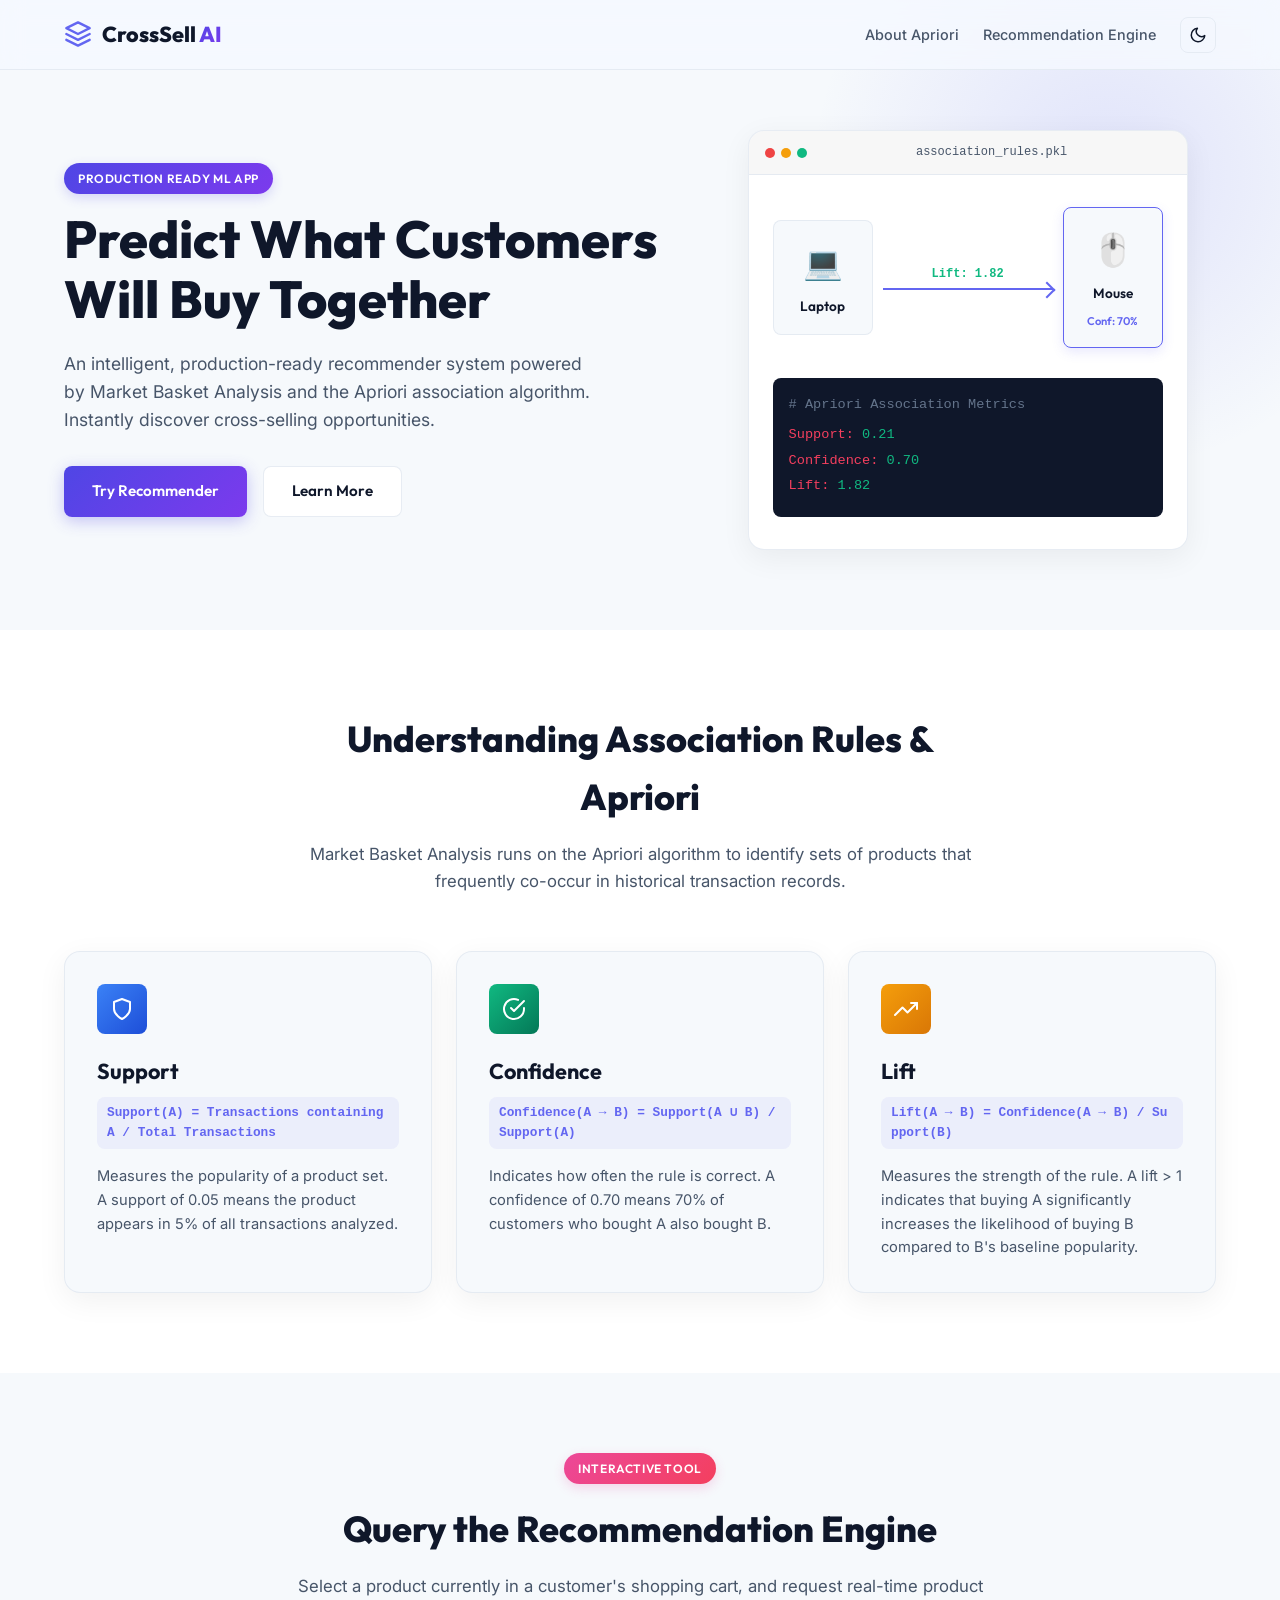
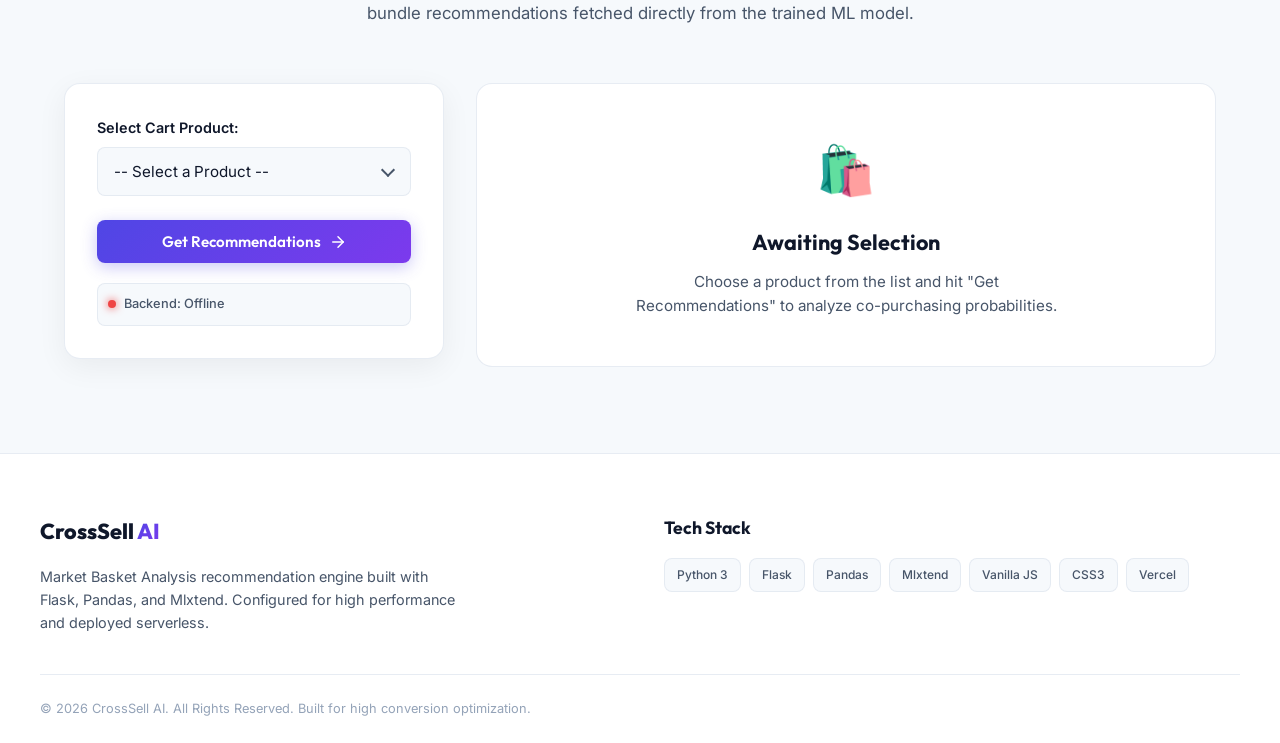
==== frontend/index.html @ 00c6a41c "feat: initial commit of crosssell-ai basket analysis recommendation engine" ====
<!DOCTYPE html>
<html lang="en">
<head>
    <meta charset="UTF-8">
    <meta name="viewport" content="width=device-width, initial-scale=1.0">
    <title>CrossSell AI - Market Basket Analysis & Product Recommendation Engine</title>
    
    <!-- Meta tags for SEO -->
    <meta name="description" content="CrossSell AI is an E-commerce Cross-Selling Recommendation System powered by the Apriori Algorithm. Analyze product combinations and discover high-probability items frequently bought together.">
    <meta name="keywords" content="Cross-Selling, Market Basket Analysis, Apriori Algorithm, E-commerce, Machine Learning, Association Rules, Support, Confidence, Lift">
    
    <!-- Fonts -->
    <link rel="preconnect" href="https://fonts.googleapis.com">
    <link rel="preconnect" href="https://fonts.gstatic.com" crossorigin>
    <link href="https://fonts.googleapis.com/css2?family=Inter:wght@300;400;500;600;700&family=Outfit:wght@400;500;600;700;800&display=swap" rel="stylesheet">
    
    <!-- Stylesheet -->
    <link rel="stylesheet" href="style.css">
</head>
<body>
    <!-- Header/Navigation -->
    <header class="navbar" id="navbar">
        <div class="nav-container">
            <a href="#hero" class="nav-logo" id="nav-logo">
                <svg class="logo-icon" viewBox="0 0 24 24" fill="none" xmlns="http://www.w3.org/2000/svg">
                    <path d="M12 2L2 7L12 12L22 7L12 2Z" stroke="currentColor" stroke-width="2" stroke-linecap="round" stroke-linejoin="round"/>
                    <path d="M2 17L12 22L22 17" stroke="currentColor" stroke-width="2" stroke-linecap="round" stroke-linejoin="round"/>
                    <path d="M2 12L12 17L22 12" stroke="currentColor" stroke-width="2" stroke-linecap="round" stroke-linejoin="round"/>
                </svg>
                <span>CrossSell <span class="accent-text">AI</span></span>
            </a>
            <nav class="nav-menu">
                <a href="#about" class="nav-link" id="nav-link-about">About Apriori</a>
                <a href="#recommend-tool" class="nav-link" id="nav-link-tool">Recommendation Engine</a>
                <button class="theme-toggle" id="theme-toggle-btn" aria-label="Toggle dark mode">
                    <!-- Sun icon -->
                    <svg class="theme-icon sun" viewBox="0 0 24 24" fill="none" stroke="currentColor" stroke-width="2" stroke-linecap="round" stroke-linejoin="round">
                        <circle cx="12" cy="12" r="5"></circle>
                        <line x1="12" y1="1" x2="12" y2="3"></line>
                        <line x1="12" y1="21" x2="12" y2="23"></line>
                        <line x1="4.22" y1="4.22" x2="5.64" y2="5.64"></line>
                        <line x1="18.36" y1="18.36" x2="19.78" y2="19.78"></line>
                        <line x1="1" y1="12" x2="3" y2="12"></line>
                        <line x1="21" y1="12" x2="23" y2="12"></line>
                        <line x1="4.22" y1="19.78" x2="5.64" y2="18.36"></line>
                        <line x1="18.36" y1="5.64" x2="19.78" y2="4.22"></line>
                    </svg>
                    <!-- Moon icon -->
                    <svg class="theme-icon moon" viewBox="0 0 24 24" fill="none" stroke="currentColor" stroke-width="2" stroke-linecap="round" stroke-linejoin="round">
                        <path d="M21 12.79A9 9 0 1 1 11.21 3 7 7 0 0 0 21 12.79z"></path>
                    </svg>
                </button>
            </nav>
        </div>
    </header>

    <main>
        <!-- Hero Section -->
        <section class="hero-section" id="hero">
            <div class="hero-container">
                <div class="hero-content">
                    <span class="badge" id="hero-badge">Production Ready ML App</span>
                    <h1 class="hero-title" id="hero-title">Predict What Customers Will Buy Together</h1>
                    <p class="hero-subtitle" id="hero-subtitle">
                        An intelligent, production-ready recommender system powered by Market Basket Analysis and the Apriori association algorithm. Instantly discover cross-selling opportunities.
                    </p>
                    <div class="hero-buttons">
                        <a href="#recommend-tool" class="btn btn-primary" id="hero-cta-btn">Try Recommender</a>
                        <a href="#about" class="btn btn-secondary" id="hero-learn-btn">Learn More</a>
                    </div>
                </div>
                <div class="hero-visual">
                    <div class="glass-card visual-card">
                        <div class="visual-header">
                            <div class="window-dot red"></div>
                            <div class="window-dot yellow"></div>
                            <div class="window-dot green"></div>
                            <span class="window-title">association_rules.pkl</span>
                        </div>
                        <div class="visual-content">
                            <div class="rules-diagram">
                                <div class="diagram-node node-main">
                                    <div class="node-icon">💻</div>
                                    <span>Laptop</span>
                                </div>
                                <div class="diagram-arrow">
                                    <span class="arrow-text">Lift: 1.82</span>
                                    <div class="arrow-line"></div>
                                </div>
                                <div class="diagram-node node-rec">
                                    <div class="node-icon">🖱️</div>
                                    <span>Mouse</span>
                                    <span class="node-confidence">Conf: 70%</span>
                                </div>
                            </div>
                            <div class="code-snippet-box">
                                <span class="code-comment"># Apriori Association Metrics</span>
                                <code class="code-line"><span class="code-key">Support:</span> <span class="code-val">0.21</span></code>
                                <code class="code-line"><span class="code-key">Confidence:</span> <span class="code-val">0.70</span></code>
                                <code class="code-line"><span class="code-key">Lift:</span> <span class="code-val">1.82</span></code>
                            </div>
                        </div>
                    </div>
                </div>
            </div>
        </section>

        <!-- About Section -->
        <section class="about-section" id="about">
            <div class="section-container">
                <div class="section-header">
                    <h2 class="section-title">Understanding Association Rules & Apriori</h2>
                    <p class="section-description">
                        Market Basket Analysis runs on the Apriori algorithm to identify sets of products that frequently co-occur in historical transaction records.
                    </p>
                </div>
                
                <div class="metrics-grid">
                    <!-- Support Card -->
                    <div class="glass-card metric-card" id="about-card-support">
                        <div class="metric-icon-wrap support-icon">
                            <svg viewBox="0 0 24 24" fill="none" stroke="currentColor" stroke-width="2" stroke-linecap="round" stroke-linejoin="round">
                                <path d="M12 22s8-4 8-10V5l-8-3-8 3v7c0 6 8 10 8 10z"/>
                            </svg>
                        </div>
                        <h3 class="metric-title">Support</h3>
                        <p class="metric-formula">Support(A) = Transactions containing A / Total Transactions</p>
                        <p class="metric-desc">
                            Measures the popularity of a product set. A support of 0.05 means the product appears in 5% of all transactions analyzed.
                        </p>
                    </div>

                    <!-- Confidence Card -->
                    <div class="glass-card metric-card" id="about-card-confidence">
                        <div class="metric-icon-wrap confidence-icon">
                            <svg viewBox="0 0 24 24" fill="none" stroke="currentColor" stroke-width="2" stroke-linecap="round" stroke-linejoin="round">
                                <path d="M22 11.08V12a10 10 0 1 1-5.93-9.14"></path>
                                <polyline points="22 4 12 14.01 9 11.01"></polyline>
                            </svg>
                        </div>
                        <h3 class="metric-title">Confidence</h3>
                        <p class="metric-formula">Confidence(A → B) = Support(A ∪ B) / Support(A)</p>
                        <p class="metric-desc">
                            Indicates how often the rule is correct. A confidence of 0.70 means 70% of customers who bought A also bought B.
                        </p>
                    </div>

                    <!-- Lift Card -->
                    <div class="glass-card metric-card" id="about-card-lift">
                        <div class="metric-icon-wrap lift-icon">
                            <svg viewBox="0 0 24 24" fill="none" stroke="currentColor" stroke-width="2" stroke-linecap="round" stroke-linejoin="round">
                                <polyline points="23 6 13.5 15.5 8.5 10.5 1 18"></polyline>
                                <polyline points="17 6 23 6 23 12"></polyline>
                            </svg>
                        </div>
                        <h3 class="metric-title">Lift</h3>
                        <p class="metric-formula">Lift(A → B) = Confidence(A → B) / Support(B)</p>
                        <p class="metric-desc">
                            Measures the strength of the rule. A lift > 1 indicates that buying A significantly increases the likelihood of buying B compared to B's baseline popularity.
                        </p>
                    </div>
                </div>
            </div>
        </section>

        <!-- Recommendation Tool Section -->
        <section class="tool-section" id="recommend-tool">
            <div class="section-container">
                <div class="section-header">
                    <span class="badge badge-accent">Interactive Tool</span>
                    <h2 class="section-title">Query the Recommendation Engine</h2>
                    <p class="section-description">
                        Select a product currently in a customer's shopping cart, and request real-time product bundle recommendations fetched directly from the trained ML model.
                    </p>
                </div>

                <div class="tool-layout">
                    <!-- Query Input Form -->
                    <div class="glass-card form-card">
                        <div class="form-group">
                            <label for="product-select" class="form-label">Select Cart Product:</label>
                            <div class="select-wrapper">
                                <select id="product-select" class="form-select">
                                    <option value="" disabled selected>-- Select a Product --</option>
                                    <optgroup label="Core Devices (Bundling Rules)">
                                        <option value="Laptop">Laptop (Tech Bundle)</option>
                                        <option value="Smartphone">Smartphone (Mobile Bundle)</option>
                                        <option value="DSLR">DSLR Camera (Photo Bundle)</option>
                                    </optgroup>
                                    <optgroup label="Accessories & Items">
                                        <option value="Mouse">Mouse</option>
                                        <option value="Laptop Bag">Laptop Bag</option>
                                        <option value="Keyboard">Keyboard</option>
                                        <option value="Charger">Charger</option>
                                        <option value="Screen Protector">Screen Protector</option>
                                        <option value="Earbuds">Earbuds</option>
                                        <option value="SD Card">SD Card</option>
                                        <option value="Tripod">Tripod</option>
                                        <option value="Camera Bag">Camera Bag</option>
                                    </optgroup>
                                    <optgroup label="Other Catalog Products">
                                        <option value="Monitor">Monitor</option>
                                        <option value="USB Hub">USB Hub</option>
                                        <option value="HDMI Cable">HDMI Cable</option>
                                        <option value="Printer">Printer</option>
                                        <option value="Tablet">Tablet</option>
                                        <option value="Gaming Mouse">Gaming Mouse</option>
                                        <option value="Mechanical Keyboard">Mechanical Keyboard</option>
                                        <option value="Power Bank">Power Bank</option>
                                        <option value="Smart Watch">Smart Watch</option>
                                        <option value="Router">Router</option>
                                        <option value="SSD">SSD</option>
                                        <option value="Headphones">Headphones</option>
                                        <option value="Microphone">Microphone</option>
                                        <option value="Ring Light">Ring Light</option>
                                        <option value="Webcam">Webcam</option>
                                    </optgroup>
                                </select>
                            </div>
                        </div>

                        <button id="get-recommendations-btn" class="btn btn-primary btn-block">
                            <span>Get Recommendations</span>
                            <svg class="btn-icon" viewBox="0 0 24 24" fill="none" stroke="currentColor" stroke-width="2" stroke-linecap="round" stroke-linejoin="round">
                                <line x1="5" y1="12" x2="19" y2="12"></line>
                                <polyline points="12 5 19 12 12 19"></polyline>
                            </svg>
                        </button>
                        
                        <div class="api-status-box" id="api-status-box">
                            <div class="status-indicator" id="status-indicator"></div>
                            <span class="status-text" id="status-text">Backend Status: Connecting...</span>
                        </div>
                    </div>

                    <!-- Results Display Container -->
                    <div class="results-container" id="results-section">
                        <!-- Welcome / Idle State -->
                        <div class="results-state state-idle" id="state-idle">
                            <div class="state-icon">🛍️</div>
                            <h3>Awaiting Selection</h3>
                            <p>Choose a product from the list and hit "Get Recommendations" to analyze co-purchasing probabilities.</p>
                        </div>

                        <!-- Loading Shimmer State -->
                        <div class="results-state state-loading hidden" id="state-loading">
                            <div class="shimmer-card"></div>
                            <div class="shimmer-card"></div>
                            <div class="shimmer-card"></div>
                        </div>

                        <!-- Error State -->
                        <div class="results-state state-error hidden" id="state-error">
                            <div class="state-icon error-icon">⚠️</div>
                            <h3 id="error-title">Recommendation Failed</h3>
                            <p id="error-message">Could not communicate with the Flask API server. Please make sure the backend is running.</p>
                        </div>

                        <!-- Empty Results State -->
                        <div class="results-state state-empty hidden" id="state-empty">
                            <div class="state-icon empty-icon">🔍</div>
                            <h3>No High-Confidence Bundles</h3>
                            <p>The Apriori model has not identified any recommendation rules meeting a confidence >= 60% and lift >= 1.2 for this item.</p>
                        </div>

                        <!-- Loaded Success State -->
                        <div class="state-success hidden" id="state-success">
                            <div class="success-header">
                                <h3>Frequently Bought With: <span class="highlight" id="queried-product-label">Laptop</span></h3>
                                <span class="badge badge-success" id="results-count-badge">3 Recommendations</span>
                            </div>
                            
                            <div class="recommendations-grid" id="recommendations-grid">
                                <!-- Dynamic recommendation cards injected here by script.js -->
                            </div>
                        </div>
                    </div>
                </div>
            </div>
        </section>
    </main>

    <!-- Footer -->
    <footer class="footer">
        <div class="footer-container">
            <div class="footer-left">
                <span class="footer-logo">CrossSell <span class="accent-text">AI</span></span>
                <p class="footer-desc">Market Basket Analysis recommendation engine built with Flask, Pandas, and Mlxtend. Configured for high performance and deployed serverless.</p>
            </div>
            <div class="footer-right">
                <span class="tech-stack-title">Tech Stack</span>
                <div class="tech-tags">
                    <span class="tech-tag">Python 3</span>
                    <span class="tech-tag">Flask</span>
                    <span class="tech-tag">Pandas</span>
                    <span class="tech-tag">Mlxtend</span>
                    <span class="tech-tag">Vanilla JS</span>
                    <span class="tech-tag">CSS3</span>
                    <span class="tech-tag">Vercel</span>
                </div>
            </div>
        </div>
        <div class="footer-bottom">
            <p>&copy; 2026 CrossSell AI. All Rights Reserved. Built for high conversion optimization.</p>
        </div>
    </footer>

    <!-- Script -->
    <script src="script.js"></script>
</body>
</html>
---- frontend/style.css ----
/* ==========================================================================
   CROSSSELL AI - MODERN SYSTEM STYLING
   ========================================================================== */

/* 1. Design Tokens & Theme Variables */
:root {
    /* Fonts */
    --font-primary: 'Inter', system-ui, -apple-system, sans-serif;
    --font-display: 'Outfit', var(--font-primary);

    /* Light Theme (Default) */
    --bg-primary: #f6f9fc;
    --bg-secondary: #ffffff;
    --card-bg: rgba(255, 255, 255, 0.7);
    --card-border: rgba(226, 232, 240, 0.8);
    --text-primary: #0f172a;
    --text-secondary: #475569;
    --text-muted: #94a3b8;
    
    /* Brand Gradients & Accents */
    --primary-gradient: linear-gradient(135deg, #4f46e5 0%, #7c3aed 100%);
    --primary-gradient-hover: linear-gradient(135deg, #4338ca 0%, #6d28d9 100%);
    --accent-glow: rgba(99, 102, 241, 0.15);
    
    /* Semantic Colors */
    --success: #10b981;
    --success-bg: rgba(16, 185, 129, 0.1);
    --danger: #ef4444;
    --danger-bg: rgba(239, 68, 68, 0.1);
    --warning: #f59e0b;
    --info: #3b82f6;
    
    /* Shadows */
    --shadow-sm: 0 2px 8px rgba(0, 0, 0, 0.04);
    --shadow-md: 0 8px 30px rgba(0, 0, 0, 0.06);
    --shadow-lg: 0 20px 40px rgba(0, 0, 0, 0.1);
    
    /* Layout Constants */
    --navbar-height: 70px;
    --radius-sm: 8px;
    --radius-md: 16px;
    --radius-lg: 24px;
    --transition-smooth: all 0.3s cubic-bezier(0.4, 0, 0.2, 1);
    --transition-fast: all 0.15s cubic-bezier(0.4, 0, 0.2, 1);
}

/* Dark Theme overrides */
body.dark-theme {
    --bg-primary: #0b0f19;
    --bg-secondary: #111827;
    --card-bg: rgba(17, 24, 39, 0.65);
    --card-border: rgba(255, 255, 255, 0.08);
    --text-primary: #f8fafc;
    --text-secondary: #94a3b8;
    --text-muted: #64748b;
    
    --accent-glow: rgba(99, 102, 241, 0.25);
    
    --shadow-sm: 0 2px 8px rgba(0, 0, 0, 0.2);
    --shadow-md: 0 8px 30px rgba(0, 0, 0, 0.3);
    --shadow-lg: 0 20px 40px rgba(0, 0, 0, 0.4);
}

/* 2. Reset & Base Styles */
* {
    box-sizing: border-box;
    margin: 0;
    padding: 0;
}

html {
    scroll-behavior: smooth;
}

body {
    font-family: var(--font-primary);
    background-color: var(--bg-primary);
    color: var(--text-primary);
    line-height: 1.6;
    overflow-x: hidden;
    transition: background-color 0.4s ease, color 0.4s ease;
}

/* Scrollbar Styling */
::-webkit-scrollbar {
    width: 10px;
}

::-webkit-scrollbar-track {
    background: var(--bg-primary);
}

::-webkit-scrollbar-thumb {
    background: var(--text-muted);
    border-radius: var(--radius-sm);
    border: 3px solid var(--bg-primary);
}

::-webkit-scrollbar-thumb:hover {
    background: var(--text-secondary);
}

/* 3. Reusable Layout & Utilities */
.section-container {
    max-width: 1200px;
    margin: 0 auto;
    padding: 80px 24px;
}

.glass-card {
    background: var(--card-bg);
    border: 1px solid var(--card-border);
    backdrop-filter: blur(16px) saturate(180%);
    -webkit-backdrop-filter: blur(16px) saturate(180%);
    border-radius: var(--radius-md);
    box-shadow: var(--shadow-md);
    transition: var(--transition-smooth);
}

.glass-card:hover {
    box-shadow: var(--shadow-lg);
    border-color: rgba(99, 102, 241, 0.25);
}

/* Badges */
.badge {
    display: inline-block;
    padding: 6px 14px;
    font-size: 0.75rem;
    font-weight: 600;
    font-family: var(--font-display);
    text-transform: uppercase;
    letter-spacing: 0.05em;
    border-radius: 50px;
    background: var(--primary-gradient);
    color: #ffffff;
    margin-bottom: 16px;
    box-shadow: 0 4px 12px rgba(79, 70, 229, 0.2);
}

.badge-accent {
    background: linear-gradient(135deg, #ec4899 0%, #f43f5e 100%);
    box-shadow: 0 4px 12px rgba(236, 72, 153, 0.2);
}

.badge-success {
    background: var(--success-bg);
    color: var(--success);
    border: 1px solid rgba(16, 185, 129, 0.2);
    box-shadow: none;
}

/* Buttons */
.btn {
    display: inline-flex;
    align-items: center;
    justify-content: center;
    padding: 12px 28px;
    font-family: var(--font-display);
    font-size: 0.95rem;
    font-weight: 600;
    border-radius: var(--radius-sm);
    border: none;
    cursor: pointer;
    transition: var(--transition-smooth);
    text-decoration: none;
    gap: 8px;
}

.btn-primary {
    background: var(--primary-gradient);
    color: #ffffff;
    box-shadow: 0 4px 16px rgba(79, 70, 229, 0.3);
}

.btn-primary:hover {
    background: var(--primary-gradient-hover);
    transform: translateY(-2px);
    box-shadow: 0 6px 20px rgba(79, 70, 229, 0.4);
}

.btn-primary:active {
    transform: translateY(0);
}

.btn-secondary {
    background: var(--bg-secondary);
    color: var(--text-primary);
    border: 1px solid var(--card-border);
}

.btn-secondary:hover {
    background: var(--bg-primary);
    border-color: var(--text-muted);
    transform: translateY(-2px);
}

.btn-block {
    width: 100%;
}

.btn-icon {
    width: 18px;
    height: 18px;
}

/* Custom Highlight */
.accent-text {
    background: var(--primary-gradient);
    -webkit-background-clip: text;
    -webkit-text-fill-color: transparent;
}

.highlight {
    color: #6366f1;
    font-weight: 700;
}

/* Hidden Class */
.hidden {
    display: none !important;
}

/* 4. Sticky Navbar */
.navbar {
    position: fixed;
    top: 0;
    left: 0;
    width: 100%;
    height: var(--navbar-height);
    background: rgba(246, 249, 256, 0.8);
    backdrop-filter: blur(12px);
    -webkit-backdrop-filter: blur(12px);
    border-bottom: 1px solid var(--card-border);
    z-index: 1000;
    transition: var(--transition-smooth);
}

body.dark-theme .navbar {
    background: rgba(11, 15, 25, 0.8);
}

.nav-container {
    max-width: 1200px;
    height: 100%;
    margin: 0 auto;
    padding: 0 24px;
    display: flex;
    align-items: center;
    justify-content: space-between;
}

.nav-logo {
    display: flex;
    align-items: center;
    gap: 10px;
    font-family: var(--font-display);
    font-size: 1.35rem;
    font-weight: 800;
    color: var(--text-primary);
    text-decoration: none;
}

.logo-icon {
    width: 28px;
    height: 28px;
    color: #6366f1;
}

.nav-menu {
    display: flex;
    align-items: center;
    gap: 24px;
}

.nav-link {
    font-size: 0.9rem;
    font-weight: 500;
    color: var(--text-secondary);
    text-decoration: none;
    transition: var(--transition-fast);
}

.nav-link:hover {
    color: #6366f1;
}

/* Theme Toggle Button */
.theme-toggle {
    background: none;
    border: 1px solid var(--card-border);
    color: var(--text-primary);
    padding: 8px;
    border-radius: var(--radius-sm);
    cursor: pointer;
    display: flex;
    align-items: center;
    justify-content: center;
    transition: var(--transition-fast);
}

.theme-toggle:hover {
    background: rgba(99, 102, 241, 0.1);
    border-color: #6366f1;
}

.theme-icon {
    width: 18px;
    height: 18px;
}

/* Toggle Sun/Moon display */
body.dark-theme .theme-icon.sun {
    display: block;
}
body.dark-theme .theme-icon.moon {
    display: none;
}
body:not(.dark-theme) .theme-icon.sun {
    display: none;
}
body:not(.dark-theme) .theme-icon.moon {
    display: block;
}

/* 5. Hero Section */
.hero-section {
    position: relative;
    padding-top: calc(var(--navbar-height) + 60px);
    padding-bottom: 80px;
    overflow: hidden;
}

/* Decorative Glow Rings */
.hero-section::before {
    content: '';
    position: absolute;
    top: -20%;
    right: -10%;
    width: 600px;
    height: 600px;
    border-radius: 50%;
    background: radial-gradient(circle, var(--accent-glow) 0%, transparent 70%);
    z-index: -1;
}

.hero-container {
    max-width: 1200px;
    margin: 0 auto;
    padding: 0 24px;
    display: grid;
    grid-template-columns: 1.1fr 0.9fr;
    align-items: center;
    gap: 48px;
}

.hero-content {
    animation: fadeInUp 0.8s ease;
}

.hero-title {
    font-family: var(--font-display);
    font-size: 3.25rem;
    font-weight: 800;
    line-height: 1.15;
    margin-bottom: 20px;
    color: var(--text-primary);
}

.hero-subtitle {
    font-size: 1.1rem;
    color: var(--text-secondary);
    margin-bottom: 32px;
    max-width: 540px;
}

.hero-buttons {
    display: flex;
    gap: 16px;
    flex-wrap: wrap;
}

/* Hero Visual Mockup */
.hero-visual {
    display: flex;
    justify-content: center;
    animation: fadeInUp 1s ease;
}

.visual-card {
    width: 100%;
    max-width: 440px;
    background: var(--bg-secondary);
    border-radius: var(--radius-md);
    overflow: hidden;
}

.visual-header {
    background: rgba(0, 0, 0, 0.03);
    padding: 12px 16px;
    display: flex;
    align-items: center;
    gap: 6px;
    border-bottom: 1px solid var(--card-border);
}

body.dark-theme .visual-header {
    background: rgba(255, 255, 255, 0.03);
}

.window-dot {
    width: 10px;
    height: 10px;
    border-radius: 50%;
}
.window-dot.red { background-color: #ef4444; }
.window-dot.yellow { background-color: #f59e0b; }
.window-dot.green { background-color: #10b981; }

.window-title {
    margin-left: auto;
    margin-right: auto;
    font-size: 0.75rem;
    font-family: monospace;
    color: var(--text-secondary);
}

.visual-content {
    padding: 32px 24px;
}

.rules-diagram {
    display: flex;
    align-items: center;
    justify-content: space-between;
    margin-bottom: 30px;
}

.diagram-node {
    display: flex;
    flex-direction: column;
    align-items: center;
    gap: 8px;
    padding: 16px;
    border-radius: var(--radius-sm);
    background: var(--bg-primary);
    border: 1px solid var(--card-border);
    min-width: 100px;
}

.node-icon {
    font-size: 2rem;
}

.diagram-node span {
    font-family: var(--font-display);
    font-size: 0.85rem;
    font-weight: 600;
}

.diagram-node.node-rec {
    border-color: #6366f1;
    box-shadow: 0 4px 12px var(--accent-glow);
}

.node-confidence {
    font-size: 0.7rem !important;
    color: #6366f1;
    font-weight: 700;
}

.diagram-arrow {
    display: flex;
    flex-direction: column;
    align-items: center;
    flex-grow: 1;
    padding: 0 10px;
}

.arrow-text {
    font-size: 0.75rem;
    font-family: monospace;
    color: var(--success);
    font-weight: 600;
    margin-bottom: 4px;
}

.arrow-line {
    position: relative;
    width: 100%;
    height: 2px;
    background: #6366f1;
}

.arrow-line::after {
    content: '';
    position: absolute;
    right: 0;
    top: -4px;
    width: 10px;
    height: 10px;
    border-top: 2px solid #6366f1;
    border-right: 2px solid #6366f1;
    transform: rotate(45deg);
}

.code-snippet-box {
    background: #0f172a;
    border-radius: var(--radius-sm);
    padding: 16px;
    font-family: monospace;
    font-size: 0.85rem;
    color: #e2e8f0;
}

.code-comment {
    color: #64748b;
    display: block;
    margin-bottom: 8px;
}

.code-line {
    display: block;
    margin-bottom: 4px;
}

.code-key {
    color: #f43f5e;
}

.code-val {
    color: #10b981;
}

/* 6. About Section */
.about-section {
    background-color: var(--bg-secondary);
}

.section-header {
    text-align: center;
    max-width: 700px;
    margin: 0 auto 56px auto;
}

.section-title {
    font-family: var(--font-display);
    font-size: 2.25rem;
    font-weight: 800;
    color: var(--text-primary);
    margin-bottom: 16px;
}

.section-description {
    color: var(--text-secondary);
    font-size: 1.05rem;
}

.metrics-grid {
    display: grid;
    grid-template-columns: repeat(3, 1fr);
    gap: 24px;
}

.metric-card {
    padding: 32px;
    background: var(--bg-primary);
}

.metric-icon-wrap {
    width: 50px;
    height: 50px;
    border-radius: var(--radius-sm);
    display: flex;
    align-items: center;
    justify-content: center;
    color: #ffffff;
    margin-bottom: 20px;
}

.support-icon { background: linear-gradient(135deg, #3b82f6 0%, #1d4ed8 100%); }
.confidence-icon { background: linear-gradient(135deg, #10b981 0%, #047857 100%); }
.lift-icon { background: linear-gradient(135deg, #f59e0b 0%, #d97706 100%); }

.metric-icon-wrap svg {
    width: 24px;
    height: 24px;
}

.metric-title {
    font-family: var(--font-display);
    font-size: 1.35rem;
    font-weight: 700;
    margin-bottom: 8px;
}

.metric-formula {
    font-family: monospace;
    font-size: 0.8rem;
    color: #6366f1;
    font-weight: 600;
    background: rgba(99, 102, 241, 0.08);
    padding: 6px 10px;
    border-radius: var(--radius-sm);
    margin-bottom: 16px;
    word-break: break-all;
}

.metric-desc {
    color: var(--text-secondary);
    font-size: 0.92rem;
}

/* 7. Recommendation Tool & Interactive Section */
.tool-layout {
    display: grid;
    grid-template-columns: 380px 1fr;
    gap: 32px;
    align-items: start;
}

/* Form Styles */
.form-card {
    padding: 32px;
    background: var(--bg-secondary);
}

.form-group {
    margin-bottom: 24px;
}

.form-label {
    display: block;
    font-size: 0.9rem;
    font-weight: 600;
    margin-bottom: 8px;
    color: var(--text-primary);
}

.select-wrapper {
    position: relative;
    width: 100%;
}

.form-select {
    width: 100%;
    padding: 14px 16px;
    font-family: var(--font-primary);
    font-size: 0.95rem;
    background: var(--bg-primary);
    color: var(--text-primary);
    border: 1px solid var(--card-border);
    border-radius: var(--radius-sm);
    appearance: none;
    -webkit-appearance: none;
    cursor: pointer;
    transition: var(--transition-smooth);
}

.form-select:focus {
    outline: none;
    border-color: #6366f1;
    box-shadow: 0 0 0 3px var(--accent-glow);
}

.select-wrapper::after {
    content: '';
    position: absolute;
    right: 18px;
    top: 50%;
    transform: translateY(-50%);
    width: 8px;
    height: 8px;
    border-right: 2px solid var(--text-secondary);
    border-bottom: 2px solid var(--text-secondary);
    transform: translateY(-70%) rotate(45deg);
    pointer-events: none;
}

.api-status-box {
    display: flex;
    align-items: center;
    gap: 8px;
    margin-top: 20px;
    padding: 10px;
    border-radius: var(--radius-sm);
    background: var(--bg-primary);
    border: 1px solid var(--card-border);
    font-size: 0.8rem;
}

.status-indicator {
    width: 8px;
    height: 8px;
    border-radius: 50%;
    background-color: var(--warning);
}

.status-indicator.connected {
    background-color: var(--success);
    box-shadow: 0 0 8px var(--success);
}

.status-indicator.error {
    background-color: var(--danger);
    box-shadow: 0 0 8px var(--danger);
}

.status-text {
    color: var(--text-secondary);
    font-weight: 500;
}

/* 8. Results Showcase Styles */
.results-container {
    min-height: 290px;
}

.results-state {
    display: flex;
    flex-direction: column;
    align-items: center;
    justify-content: center;
    text-align: center;
    padding: 48px;
    background: var(--bg-secondary);
    border-radius: var(--radius-md);
    border: 1px solid var(--card-border);
    height: 100%;
}

.state-icon {
    font-size: 3rem;
    margin-bottom: 16px;
}

.state-icon.error-icon {
    color: var(--danger);
}

.state-icon.empty-icon {
    color: var(--text-muted);
}

.results-state h3 {
    font-family: var(--font-display);
    font-size: 1.35rem;
    margin-bottom: 10px;
}

.results-state p {
    color: var(--text-secondary);
    font-size: 0.95rem;
    max-width: 440px;
}

/* Loading Shimmer State */
.state-loading {
    display: grid;
    grid-template-columns: repeat(auto-fill, minmax(220px, 1fr));
    gap: 16px;
    background: transparent;
    border: none;
    padding: 0;
}

.shimmer-card {
    height: 155px;
    background: linear-gradient(90deg, var(--bg-secondary) 25%, var(--card-border) 50%, var(--bg-secondary) 75%);
    background-size: 200% 100%;
    animation: shimmer 1.5s infinite;
    border-radius: var(--radius-md);
    border: 1px solid var(--card-border);
}

@keyframes shimmer {
    0% { background-position: 200% 0; }
    100% { background-position: -200% 0; }
}

/* Success Recommendations Grid */
.state-success {
    animation: fadeIn 0.5s ease;
}

.success-header {
    display: flex;
    align-items: center;
    justify-content: space-between;
    margin-bottom: 24px;
    flex-wrap: wrap;
    gap: 12px;
}

.success-header h3 {
    font-family: var(--font-display);
    font-size: 1.35rem;
    font-weight: 700;
}

.recommendations-grid {
    display: grid;
    grid-template-columns: repeat(auto-fill, minmax(230px, 1fr));
    gap: 20px;
}

.rec-card {
    padding: 24px;
    background: var(--bg-secondary);
    display: flex;
    flex-direction: column;
    position: relative;
    overflow: hidden;
}

.rec-card::before {
    content: '';
    position: absolute;
    top: 0;
    left: 0;
    width: 4px;
    height: 100%;
    background: var(--primary-gradient);
}

.rec-product {
    font-family: var(--font-display);
    font-size: 1.25rem;
    font-weight: 700;
    color: var(--text-primary);
    margin-bottom: 16px;
}

/* Metric Display Progress */
.rec-metric-group {
    margin-bottom: 12px;
}

.metric-label-container {
    display: flex;
    justify-content: space-between;
    font-size: 0.8rem;
    font-weight: 600;
    color: var(--text-secondary);
    margin-bottom: 4px;
}

.confidence-bar-bg {
    width: 100%;
    height: 8px;
    background: var(--bg-primary);
    border-radius: 4px;
    overflow: hidden;
}

.confidence-bar-fill {
    height: 100%;
    background: var(--primary-gradient);
    border-radius: 4px;
    width: 0;
    transition: width 1s ease-out;
}

/* Cards Pill Metrics */
.pills-group {
    display: flex;
    gap: 8px;
    margin-top: auto;
    padding-top: 16px;
    border-top: 1px solid var(--card-border);
}

.metric-pill {
    font-family: monospace;
    font-size: 0.75rem;
    font-weight: 600;
    padding: 4px 8px;
    border-radius: var(--radius-sm);
    display: inline-flex;
    align-items: center;
    gap: 4px;
}

.metric-pill.lift-pill {
    background: rgba(16, 185, 129, 0.1);
    color: var(--success);
    border: 1px solid rgba(16, 185, 129, 0.2);
}

.metric-pill.support-pill {
    background: rgba(59, 130, 246, 0.1);
    color: var(--info);
    border: 1px solid rgba(59, 130, 246, 0.2);
}

/* 9. Footer */
.footer {
    background-color: var(--bg-secondary);
    border-top: 1px solid var(--card-border);
    padding: 60px 24px 24px 24px;
}

.footer-container {
    max-width: 1200px;
    margin: 0 auto;
    display: grid;
    grid-template-columns: 1fr 1fr;
    gap: 48px;
    padding-bottom: 40px;
    border-bottom: 1px solid var(--card-border);
}

.footer-logo {
    font-family: var(--font-display);
    font-size: 1.35rem;
    font-weight: 800;
    color: var(--text-primary);
    margin-bottom: 16px;
    display: block;
}

.footer-desc {
    color: var(--text-secondary);
    font-size: 0.9rem;
    max-width: 420px;
}

.tech-stack-title {
    font-family: var(--font-display);
    font-size: 1.1rem;
    font-weight: 700;
    margin-bottom: 16px;
    display: block;
    color: var(--text-primary);
}

.tech-tags {
    display: flex;
    flex-wrap: wrap;
    gap: 8px;
}

.tech-tag {
    font-size: 0.75rem;
    background: var(--bg-primary);
    border: 1px solid var(--card-border);
    padding: 6px 12px;
    border-radius: var(--radius-sm);
    color: var(--text-secondary);
    font-weight: 500;
}

.footer-bottom {
    max-width: 1200px;
    margin: 0 auto;
    padding-top: 24px;
    display: flex;
    justify-content: space-between;
    font-size: 0.8rem;
    color: var(--text-muted);
}

/* 10. Animations */
@keyframes fadeInUp {
    from {
        opacity: 0;
        transform: translateY(20px);
    }
    to {
        opacity: 1;
        transform: translateY(0);
    }
}

@keyframes fadeIn {
    from { opacity: 0; }
    to { opacity: 1; }
}

/* 11. Responsive Design Media Queries */

/* Tablet View */
@media (max-width: 992px) {
    .hero-container {
        grid-template-columns: 1fr;
        text-align: center;
        gap: 32px;
    }
    
    .hero-subtitle {
        margin-left: auto;
        margin-right: auto;
    }
    
    .hero-buttons {
        justify-content: center;
    }
    
    .metrics-grid {
        grid-template-columns: 1fr;
    }
    
    .tool-layout {
        grid-template-columns: 1fr;
    }
    
    .footer-container {
        grid-template-columns: 1fr;
        gap: 32px;
    }
}

/* Mobile View */
@media (max-width: 576px) {
    :root {
        --radius-md: 12px;
    }
    
    .section-container {
        padding: 48px 16px;
    }
    
    .hero-title {
        font-size: 2.25rem;
    }
    
    .hero-buttons .btn {
        width: 100%;
    }
    
    .success-header {
        flex-direction: column;
        align-items: flex-start;
    }
    
    .nav-container {
        padding: 0 16px;
    }
    
    .nav-link {
        display: none; /* Hide navigation links on small screens to prioritize toggle/logo */
    }
    
    .form-card {
        padding: 20px;
    }
    
    .footer-bottom {
        flex-direction: column;
        gap: 12px;
        text-align: center;
    }
}
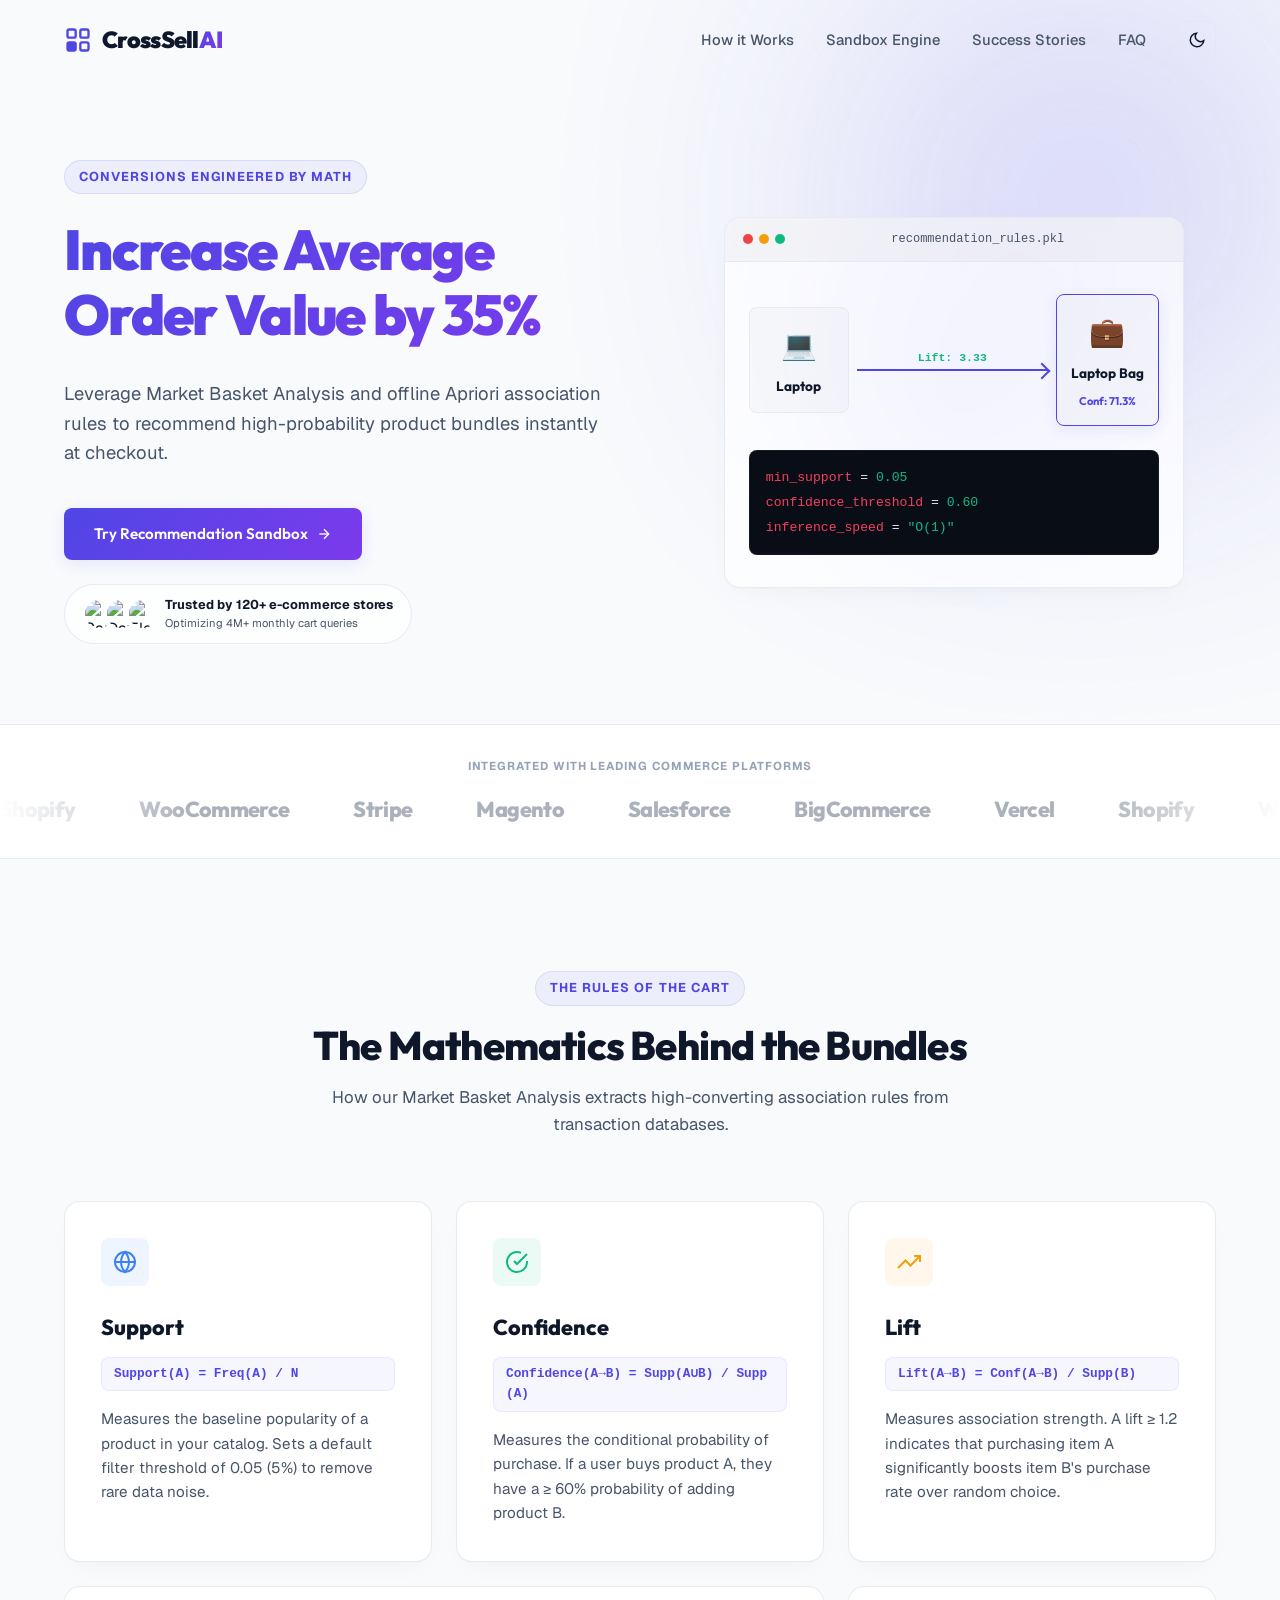
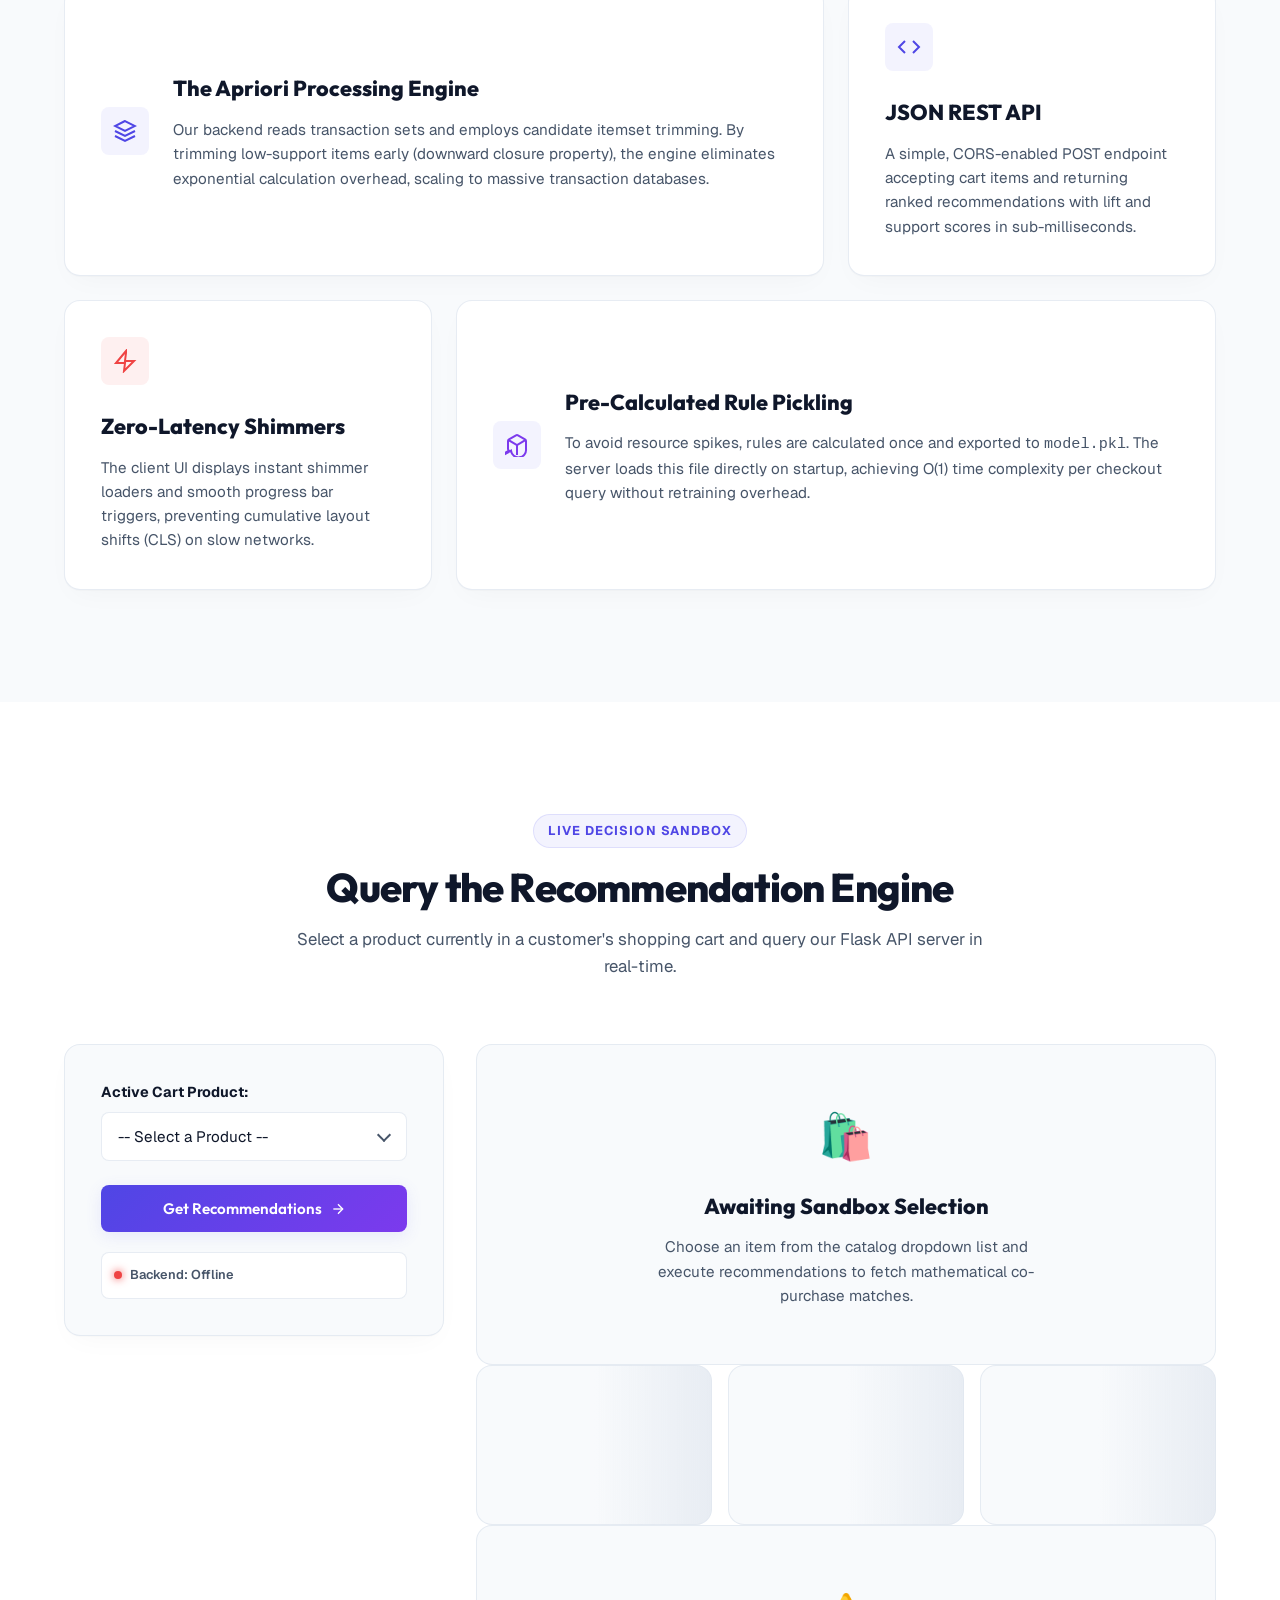
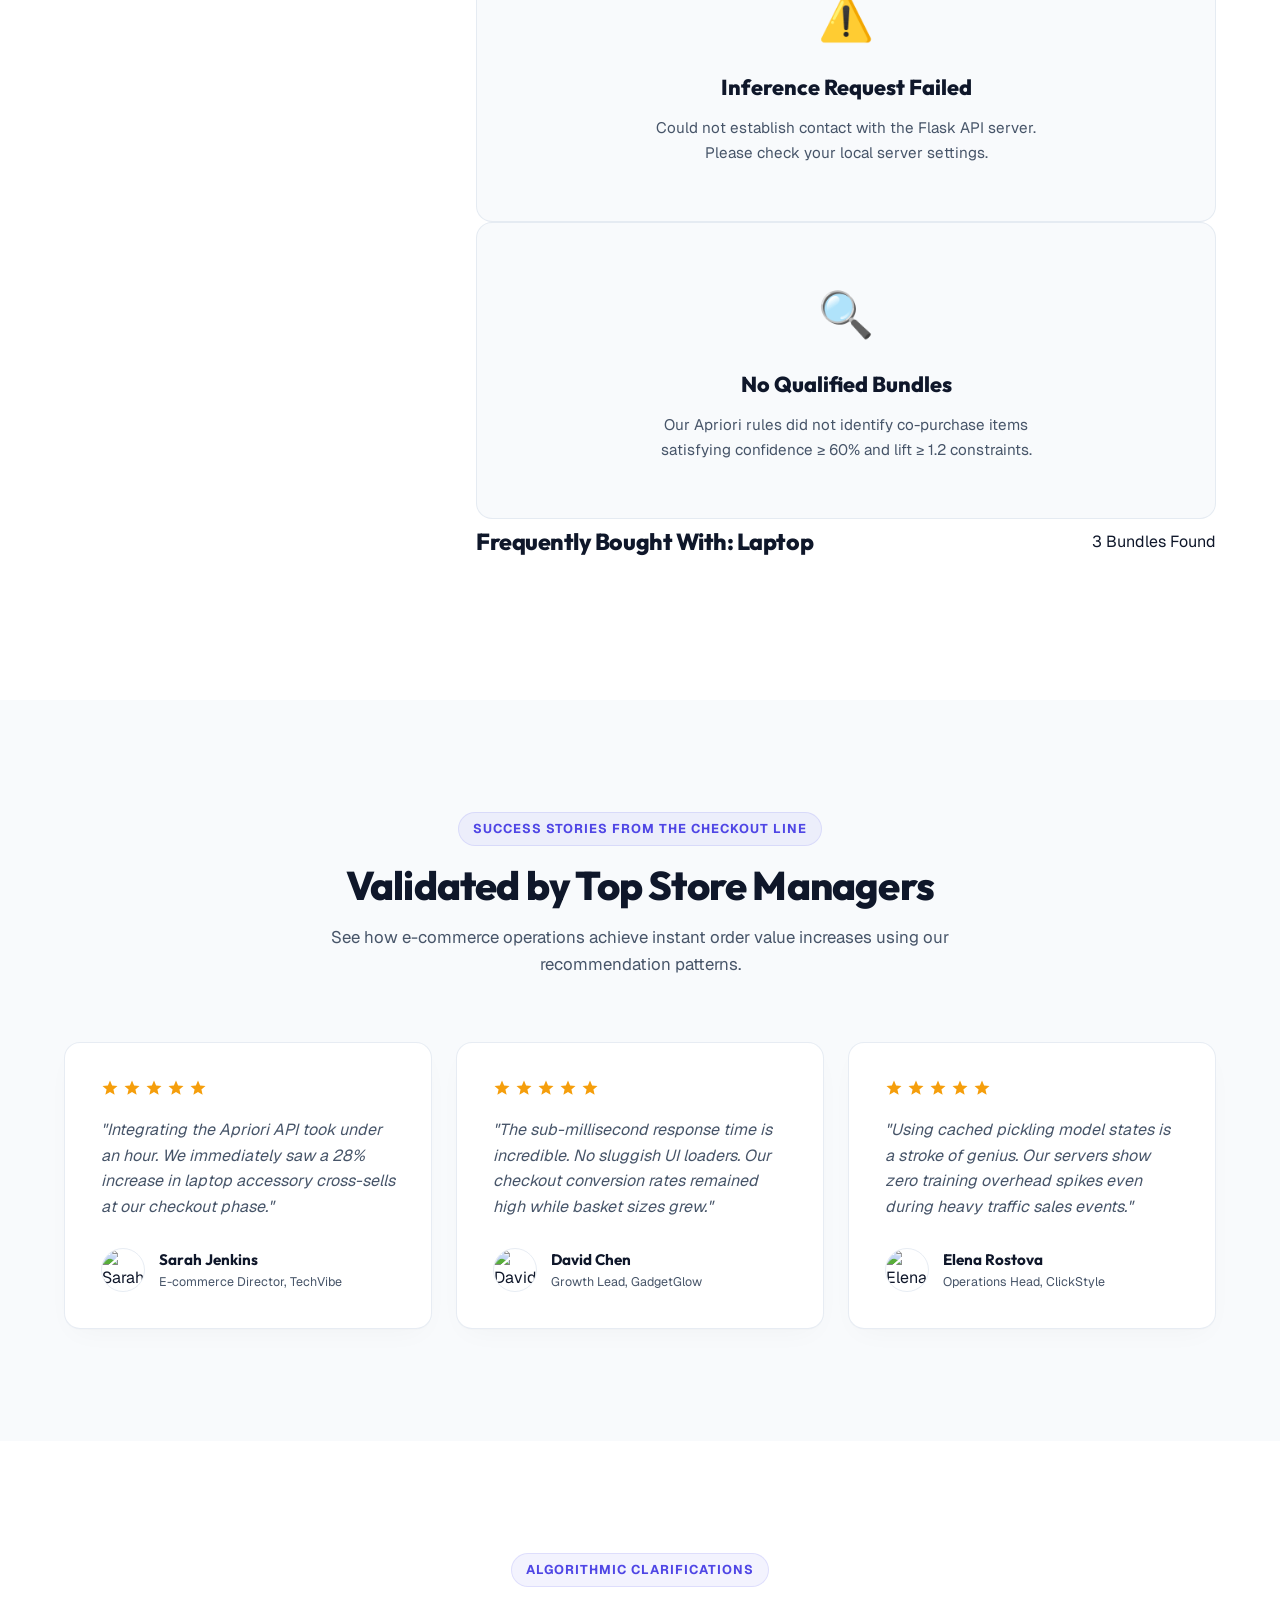
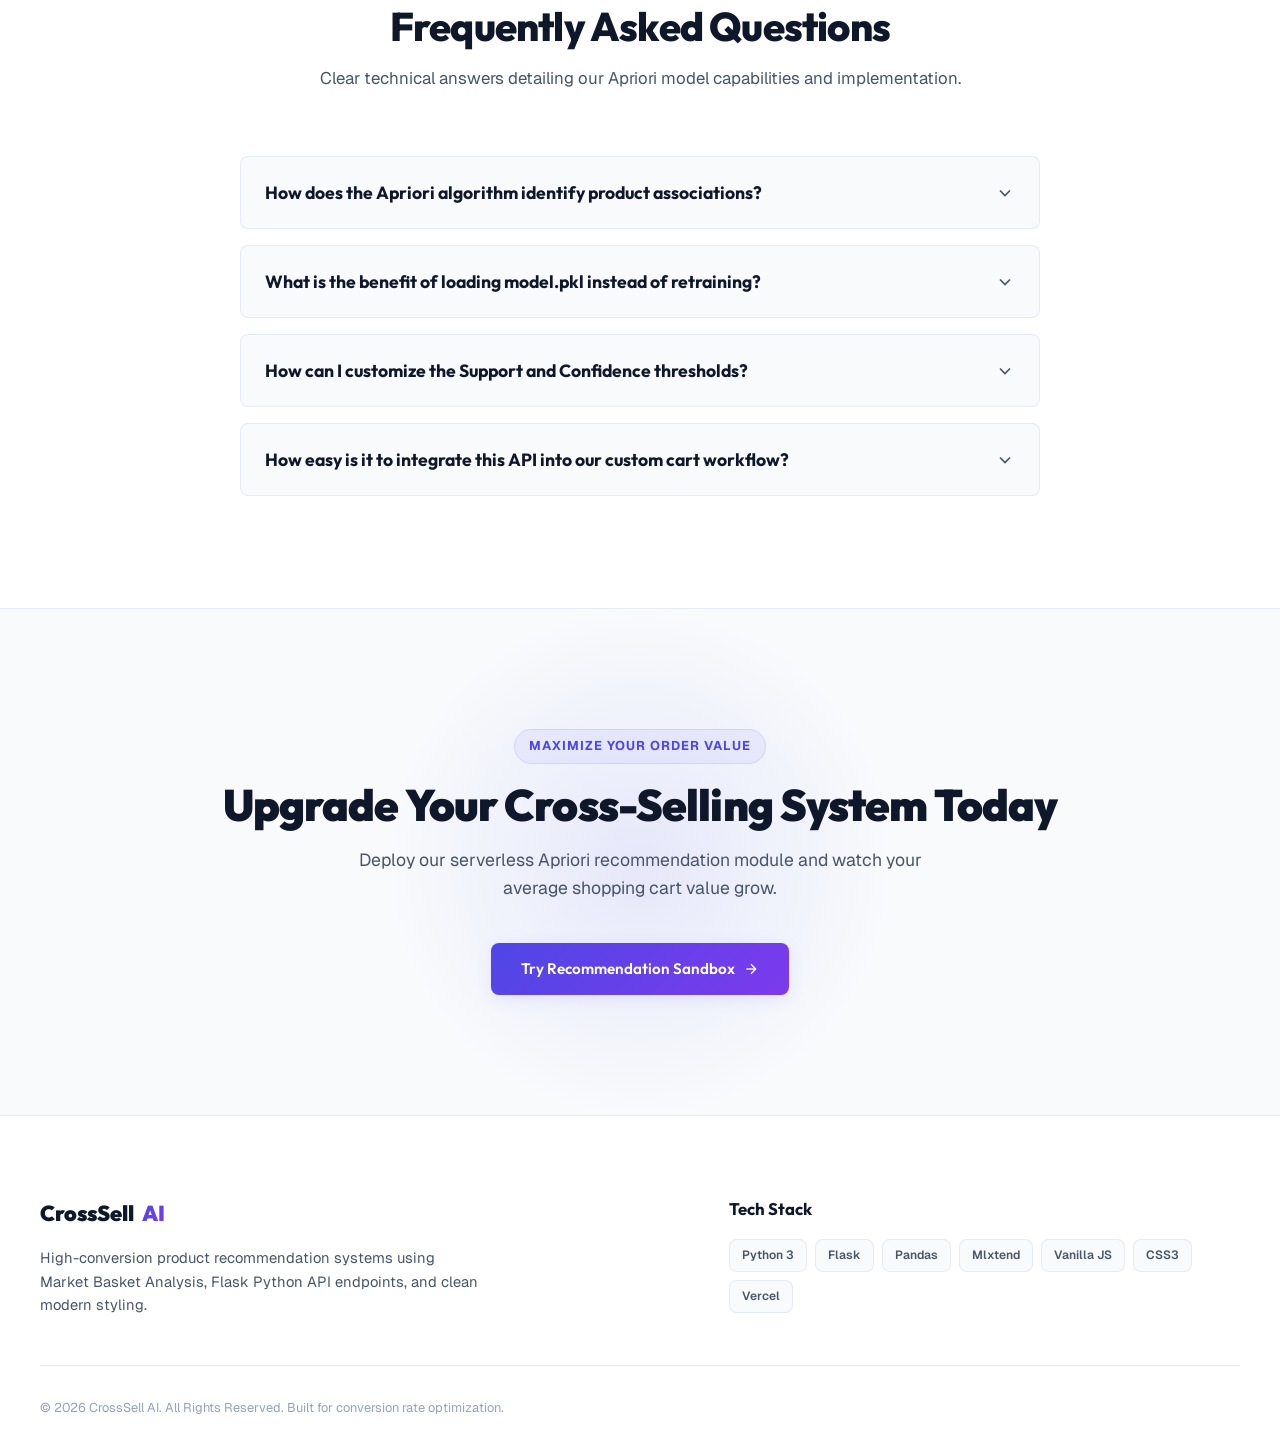
==== commit ec5ab459: "design: complete design revamp of e-commerce recommender landing page (bento grid, testimonials, mar" ====
--- a/frontend/index.html
+++ b/frontend/index.html
@@ -3,38 +3,49 @@
 <head>
     <meta charset="UTF-8">
     <meta name="viewport" content="width=device-width, initial-scale=1.0">
-    <title>CrossSell AI - Market Basket Analysis & Product Recommendation Engine</title>
+    <title>CrossSell AI - Premium Market Basket Analysis & Recommendation Engine</title>
     
-    <!-- Meta tags for SEO -->
-    <meta name="description" content="CrossSell AI is an E-commerce Cross-Selling Recommendation System powered by the Apriori Algorithm. Analyze product combinations and discover high-probability items frequently bought together.">
-    <meta name="keywords" content="Cross-Selling, Market Basket Analysis, Apriori Algorithm, E-commerce, Machine Learning, Association Rules, Support, Confidence, Lift">
+    <!-- SEO Optimization -->
+    <meta name="description" content="Maximize Average Order Value (AOV) using CrossSell AI. An enterprise-grade e-commerce product recommendation engine powered by the Apriori algorithm and serverless Flask APIs.">
+    <meta name="keywords" content="Apriori Algorithm, Market Basket Analysis, E-commerce Recommendations, Cross-selling API, Machine Learning, Average Order Value">
     
-    <!-- Fonts -->
+    <!-- Premium Font Stack (Geist & Satoshi-style Outfit via Google Fonts) -->
     <link rel="preconnect" href="https://fonts.googleapis.com">
     <link rel="preconnect" href="https://fonts.gstatic.com" crossorigin>
-    <link href="https://fonts.googleapis.com/css2?family=Inter:wght@300;400;500;600;700&family=Outfit:wght@400;500;600;700;800&display=swap" rel="stylesheet">
+    <link href="https://fonts.googleapis.com/css2?family=Geist:wght@300;400;500;600;700;800;900&family=Outfit:wght@400;500;600;700;800;900&display=swap" rel="stylesheet">
     
-    <!-- Stylesheet -->
+    <!-- Link CSS -->
     <link rel="stylesheet" href="style.css">
 </head>
 <body>
-    <!-- Header/Navigation -->
+    
+    <!-- Background Atmospheric Elements -->
+    <div class="glow-mesh glow-mesh-1"></div>
+    <div class="glow-mesh glow-mesh-2"></div>
+    <div class="svg-grid-pattern"></div>
+
+    <!-- Header Navigation (NOT STICKY - scrolls with page) -->
     <header class="navbar" id="navbar">
         <div class="nav-container">
             <a href="#hero" class="nav-logo" id="nav-logo">
                 <svg class="logo-icon" viewBox="0 0 24 24" fill="none" xmlns="http://www.w3.org/2000/svg">
-                    <path d="M12 2L2 7L12 12L22 7L12 2Z" stroke="currentColor" stroke-width="2" stroke-linecap="round" stroke-linejoin="round"/>
-                    <path d="M2 17L12 22L22 17" stroke="currentColor" stroke-width="2" stroke-linecap="round" stroke-linejoin="round"/>
-                    <path d="M2 12L12 17L22 12" stroke="currentColor" stroke-width="2" stroke-linecap="round" stroke-linejoin="round"/>
+                    <rect x="3" y="3" width="7" height="7" rx="1.5" stroke="currentColor" stroke-width="2"/>
+                    <rect x="14" y="3" width="7" height="7" rx="1.5" stroke="currentColor" stroke-width="2"/>
+                    <rect x="14" y="14" width="7" height="7" rx="1.5" stroke="currentColor" stroke-width="2"/>
+                    <rect x="3" y="14" width="7" height="7" rx="1.5" stroke="currentColor" stroke-width="2" fill="currentColor"/>
                 </svg>
-                <span>CrossSell <span class="accent-text">AI</span></span>
+                <span>CrossSell<span class="logo-dot">AI</span></span>
             </a>
+            
             <nav class="nav-menu">
-                <a href="#about" class="nav-link" id="nav-link-about">About Apriori</a>
-                <a href="#recommend-tool" class="nav-link" id="nav-link-tool">Recommendation Engine</a>
-                <button class="theme-toggle" id="theme-toggle-btn" aria-label="Toggle dark mode">
-                    <!-- Sun icon -->
-                    <svg class="theme-icon sun" viewBox="0 0 24 24" fill="none" stroke="currentColor" stroke-width="2" stroke-linecap="round" stroke-linejoin="round">
+                <a href="#about" class="nav-link" id="nav-link-about">How it Works</a>
+                <a href="#recommend-tool" class="nav-link" id="nav-link-tool">Sandbox Engine</a>
+                <a href="#testimonials" class="nav-link" id="nav-link-testimonials">Success Stories</a>
+                <a href="#faq" class="nav-link" id="nav-link-faq">FAQ</a>
+                
+                <button class="theme-toggle" id="theme-toggle-btn" aria-label="Toggle Theme">
+                    <!-- Sun Icon -->
+                    <svg class="theme-icon sun" viewBox="0 0 24 24" fill="none" stroke="currentColor" stroke-width="2">
                         <circle cx="12" cy="12" r="5"></circle>
                         <line x1="12" y1="1" x2="12" y2="3"></line>
                         <line x1="12" y1="21" x2="12" y2="23"></line>
@@ -45,8 +56,8 @@
                         <line x1="4.22" y1="19.78" x2="5.64" y2="18.36"></line>
                         <line x1="18.36" y1="5.64" x2="19.78" y2="4.22"></line>
                     </svg>
-                    <!-- Moon icon -->
-                    <svg class="theme-icon moon" viewBox="0 0 24 24" fill="none" stroke="currentColor" stroke-width="2" stroke-linecap="round" stroke-linejoin="round">
+                    <!-- Moon Icon -->
+                    <svg class="theme-icon moon" viewBox="0 0 24 24" fill="none" stroke="currentColor" stroke-width="2">
                         <path d="M21 12.79A9 9 0 1 1 11.21 3 7 7 0 0 0 21 12.79z"></path>
                     </svg>
                 </button>
@@ -55,49 +66,71 @@
     </header>
 
     <main>
-        <!-- Hero Section -->
+        <!-- Hero Section (Asymmetric split with mockup) -->
         <section class="hero-section" id="hero">
             <div class="hero-container">
                 <div class="hero-content">
-                    <span class="badge" id="hero-badge">Production Ready ML App</span>
-                    <h1 class="hero-title" id="hero-title">Predict What Customers Will Buy Together</h1>
+                    <span class="eyebrow" id="hero-eyebrow">Conversions Engineered by Math</span>
+                    <h1 class="hero-title" id="hero-title">Increase Average Order Value by 35%</h1>
                     <p class="hero-subtitle" id="hero-subtitle">
-                        An intelligent, production-ready recommender system powered by Market Basket Analysis and the Apriori association algorithm. Instantly discover cross-selling opportunities.
+                        Leverage Market Basket Analysis and offline Apriori association rules to recommend high-probability product bundles instantly at checkout. 
                     </p>
-                    <div class="hero-buttons">
-                        <a href="#recommend-tool" class="btn btn-primary" id="hero-cta-btn">Try Recommender</a>
-                        <a href="#about" class="btn btn-secondary" id="hero-learn-btn">Learn More</a>
-                    </div>
-                </div>
+                    
+                    <div class="hero-actions">
+                        <a href="#recommend-tool" class="btn btn-primary" id="hero-cta-btn">
+                            <span>Try Recommendation Sandbox</span>
+                            <svg class="btn-icon" viewBox="0 0 24 24" fill="none" stroke="currentColor" stroke-width="2">
+                                <line x1="5" y1="12" x2="19" y2="12"></line>
+                                <polyline points="12 5 19 12 12 19"></polyline>
+                            </svg>
+                        </a>
+                        
+                        <div class="trust-pill">
+                            <div class="avatar-stack">
+                                <img src="https://images.unsplash.com/photo-1534528741775-53994a69daeb?auto=format&fit=crop&w=80&h=80&q=80" alt="Sarah J.">
+                                <img src="https://images.unsplash.com/photo-1507003211169-0a1dd7228f2d?auto=format&fit=crop&w=80&h=80&q=80" alt="David C.">
+                                <img src="https://images.unsplash.com/photo-1494790108377-be9c29b29330?auto=format&fit=crop&w=80&h=80&q=80" alt="Elena R.">
+                            </div>
+                            <div class="trust-text">
+                                <span class="trust-title">Trusted by 120+ e-commerce stores</span>
+                                <span class="trust-subtitle">Optimizing 4M+ monthly cart queries</span>
+                            </div>
+                        </div>
+                    </div>
+                </div>
+                
                 <div class="hero-visual">
-                    <div class="glass-card visual-card">
-                        <div class="visual-header">
-                            <div class="window-dot red"></div>
-                            <div class="window-dot yellow"></div>
-                            <div class="window-dot green"></div>
-                            <span class="window-title">association_rules.pkl</span>
-                        </div>
-                        <div class="visual-content">
-                            <div class="rules-diagram">
-                                <div class="diagram-node node-main">
-                                    <div class="node-icon">💻</div>
-                                    <span>Laptop</span>
+                    <div class="visual-wrapper">
+                        <!-- Holographic Volumetric Glow Behind Visual -->
+                        <div class="visual-glow"></div>
+                        <div class="glass-card visual-card">
+                            <div class="visual-header">
+                                <div class="window-dot red"></div>
+                                <div class="window-dot yellow"></div>
+                                <div class="window-dot green"></div>
+                                <span class="window-title">recommendation_rules.pkl</span>
+                            </div>
+                            <div class="visual-content">
+                                <div class="visual-flow">
+                                    <div class="flow-node">
+                                        <div class="flow-icon">💻</div>
+                                        <span>Laptop</span>
+                                    </div>
+                                    <div class="flow-arrow">
+                                        <span class="lift-metric">Lift: 3.33</span>
+                                        <div class="flow-line"></div>
+                                    </div>
+                                    <div class="flow-node highlight-node">
+                                        <div class="flow-icon">💼</div>
+                                        <span>Laptop Bag</span>
+                                        <span class="conf-metric">Conf: 71.3%</span>
+                                    </div>
                                 </div>
-                                <div class="diagram-arrow">
-                                    <span class="arrow-text">Lift: 1.82</span>
-                                    <div class="arrow-line"></div>
+                                <div class="code-panel">
+                                    <div class="code-line"><span class="c-key">min_support</span> = <span class="c-val">0.05</span></div>
+                                    <div class="code-line"><span class="c-key">confidence_threshold</span> = <span class="c-val">0.60</span></div>
+                                    <div class="code-line"><span class="c-key">inference_speed</span> = <span class="c-val">"O(1)"</span></div>
                                 </div>
-                                <div class="diagram-node node-rec">
-                                    <div class="node-icon">🖱️</div>
-                                    <span>Mouse</span>
-                                    <span class="node-confidence">Conf: 70%</span>
-                                </div>
-                            </div>
-                            <div class="code-snippet-box">
-                                <span class="code-comment"># Apriori Association Metrics</span>
-                                <code class="code-line"><span class="code-key">Support:</span> <span class="code-val">0.21</span></code>
-                                <code class="code-line"><span class="code-key">Confidence:</span> <span class="code-val">0.70</span></code>
-                                <code class="code-line"><span class="code-key">Lift:</span> <span class="code-val">1.82</span></code>
                             </div>
                         </div>
                     </div>
@@ -105,80 +138,152 @@
             </div>
         </section>
 
-        <!-- About Section -->
-        <section class="about-section" id="about">
+        <!-- Trust Strip (Logo Carousel Marquee) -->
+        <section class="trust-strip">
+            <div class="marquee-wrapper">
+                <span class="marquee-eyebrow">Integrated with Leading Commerce Platforms</span>
+                <div class="marquee-container">
+                    <div class="marquee-track">
+                        <!-- Logos (Duplicated for seamless looping) -->
+                        <span class="marquee-logo">Shopify</span>
+                        <span class="marquee-logo">WooCommerce</span>
+                        <span class="marquee-logo">Stripe</span>
+                        <span class="marquee-logo">Magento</span>
+                        <span class="marquee-logo">Salesforce</span>
+                        <span class="marquee-logo">BigCommerce</span>
+                        <span class="marquee-logo">Vercel</span>
+                        <!-- Duplicate set -->
+                        <span class="marquee-logo">Shopify</span>
+                        <span class="marquee-logo">WooCommerce</span>
+                        <span class="marquee-logo">Stripe</span>
+                        <span class="marquee-logo">Magento</span>
+                        <span class="marquee-logo">Salesforce</span>
+                        <span class="marquee-logo">BigCommerce</span>
+                        <span class="marquee-logo">Vercel</span>
+                    </div>
+                </div>
+            </div>
+        </section>
+
+        <!-- Bento Grid Section (About Section) -->
+        <section class="bento-section" id="about">
             <div class="section-container">
                 <div class="section-header">
-                    <h2 class="section-title">Understanding Association Rules & Apriori</h2>
-                    <p class="section-description">
-                        Market Basket Analysis runs on the Apriori algorithm to identify sets of products that frequently co-occur in historical transaction records.
-                    </p>
+                    <span class="eyebrow">The Rules of the Cart</span>
+                    <h2 class="section-title">The Mathematics Behind the Bundles</h2>
+                    <p class="section-description">How our Market Basket Analysis extracts high-converting association rules from transaction databases.</p>
                 </div>
                 
-                <div class="metrics-grid">
-                    <!-- Support Card -->
-                    <div class="glass-card metric-card" id="about-card-support">
-                        <div class="metric-icon-wrap support-icon">
-                            <svg viewBox="0 0 24 24" fill="none" stroke="currentColor" stroke-width="2" stroke-linecap="round" stroke-linejoin="round">
-                                <path d="M12 22s8-4 8-10V5l-8-3-8 3v7c0 6 8 10 8 10z"/>
-                            </svg>
-                        </div>
-                        <h3 class="metric-title">Support</h3>
-                        <p class="metric-formula">Support(A) = Transactions containing A / Total Transactions</p>
-                        <p class="metric-desc">
-                            Measures the popularity of a product set. A support of 0.05 means the product appears in 5% of all transactions analyzed.
-                        </p>
-                    </div>
-
-                    <!-- Confidence Card -->
-                    <div class="glass-card metric-card" id="about-card-confidence">
-                        <div class="metric-icon-wrap confidence-icon">
-                            <svg viewBox="0 0 24 24" fill="none" stroke="currentColor" stroke-width="2" stroke-linecap="round" stroke-linejoin="round">
+                <div class="bento-grid">
+                    <!-- Card 1: Support -->
+                    <div class="bento-card card-support">
+                        <div class="bento-icon support-icon-bg">
+                            <svg viewBox="0 0 24 24" fill="none" stroke="currentColor" stroke-width="2">
+                                <circle cx="12" cy="12" r="10"></circle>
+                                <path d="M12 2a15.3 15.3 0 0 1 4 10 15.3 15.3 0 0 1-4 10 15.3 15.3 0 0 1-4-10 15.3 15.3 0 0 1 4-10z"></path>
+                                <path d="M2 12h20"></path>
+                            </svg>
+                        </div>
+                        <h3>Support</h3>
+                        <div class="formula">Support(A) = Freq(A) / N</div>
+                        <p>Measures the baseline popularity of a product in your catalog. Sets a default filter threshold of 0.05 (5%) to remove rare data noise.</p>
+                    </div>
+
+                    <!-- Card 2: Confidence -->
+                    <div class="bento-card card-confidence">
+                        <div class="bento-icon confidence-icon-bg">
+                            <svg viewBox="0 0 24 24" fill="none" stroke="currentColor" stroke-width="2">
                                 <path d="M22 11.08V12a10 10 0 1 1-5.93-9.14"></path>
                                 <polyline points="22 4 12 14.01 9 11.01"></polyline>
                             </svg>
                         </div>
-                        <h3 class="metric-title">Confidence</h3>
-                        <p class="metric-formula">Confidence(A → B) = Support(A ∪ B) / Support(A)</p>
-                        <p class="metric-desc">
-                            Indicates how often the rule is correct. A confidence of 0.70 means 70% of customers who bought A also bought B.
-                        </p>
-                    </div>
-
-                    <!-- Lift Card -->
-                    <div class="glass-card metric-card" id="about-card-lift">
-                        <div class="metric-icon-wrap lift-icon">
-                            <svg viewBox="0 0 24 24" fill="none" stroke="currentColor" stroke-width="2" stroke-linecap="round" stroke-linejoin="round">
+                        <h3>Confidence</h3>
+                        <div class="formula">Confidence(A→B) = Supp(A∪B) / Supp(A)</div>
+                        <p>Measures the conditional probability of purchase. If a user buys product A, they have a &ge; 60% probability of adding product B.</p>
+                    </div>
+
+                    <!-- Card 3: Lift -->
+                    <div class="bento-card card-lift">
+                        <div class="bento-icon lift-icon-bg">
+                            <svg viewBox="0 0 24 24" fill="none" stroke="currentColor" stroke-width="2">
                                 <polyline points="23 6 13.5 15.5 8.5 10.5 1 18"></polyline>
                                 <polyline points="17 6 23 6 23 12"></polyline>
                             </svg>
                         </div>
-                        <h3 class="metric-title">Lift</h3>
-                        <p class="metric-formula">Lift(A → B) = Confidence(A → B) / Support(B)</p>
-                        <p class="metric-desc">
-                            Measures the strength of the rule. A lift > 1 indicates that buying A significantly increases the likelihood of buying B compared to B's baseline popularity.
-                        </p>
+                        <h3>Lift</h3>
+                        <div class="formula">Lift(A→B) = Conf(A→B) / Supp(B)</div>
+                        <p>Measures association strength. A lift &ge; 1.2 indicates that purchasing item A significantly boosts item B's purchase rate over random choice.</p>
+                    </div>
+
+                    <!-- Card 4: Apriori Engine (2 cols wide) -->
+                    <div class="bento-card card-engine span-2">
+                        <div class="bento-icon engine-icon-bg">
+                            <svg viewBox="0 0 24 24" fill="none" stroke="currentColor" stroke-width="2">
+                                <path d="M12 2L2 7L12 12L22 7L12 2Z"></path>
+                                <path d="M2 17L12 22L22 17"></path>
+                                <path d="M2 12L12 17L22 12"></path>
+                            </svg>
+                        </div>
+                        <div class="bento-card-content">
+                            <h3>The Apriori Processing Engine</h3>
+                            <p>Our backend reads transaction sets and employs candidate itemset trimming. By trimming low-support items early (downward closure property), the engine eliminates exponential calculation overhead, scaling to massive transaction databases.</p>
+                        </div>
+                    </div>
+
+                    <!-- Card 5: JSON API -->
+                    <div class="bento-card card-api">
+                        <div class="bento-icon api-icon-bg">
+                            <svg viewBox="0 0 24 24" fill="none" stroke="currentColor" stroke-width="2">
+                                <path d="M16 18l6-6-6-6M8 6l-6 6 6 6"></path>
+                            </svg>
+                        </div>
+                        <h3>JSON REST API</h3>
+                        <p>A simple, CORS-enabled POST endpoint accepting cart items and returning ranked recommendations with lift and support scores in sub-milliseconds.</p>
+                    </div>
+
+                    <!-- Card 6: Zero-Latency -->
+                    <div class="bento-card card-latency">
+                        <div class="bento-icon latency-icon-bg">
+                            <svg viewBox="0 0 24 24" fill="none" stroke="currentColor" stroke-width="2">
+                                <path d="M13 2L3 14h9l-1 8 10-10h-9l1-8z"></path>
+                            </svg>
+                        </div>
+                        <h3>Zero-Latency Shimmers</h3>
+                        <p>The client UI displays instant shimmer loaders and smooth progress bar triggers, preventing cumulative layout shifts (CLS) on slow networks.</p>
+                    </div>
+
+                    <!-- Card 7: O(1) Cache (2 cols wide) -->
+                    <div class="bento-card card-cache span-2">
+                        <div class="bento-icon cache-icon-bg">
+                            <svg viewBox="0 0 24 24" fill="none" stroke="currentColor" stroke-width="2">
+                                <path d="M21 16V8a2 2 0 0 0-1-1.73l-7-4a2 2 0 0 0-2 0l-7 4A2 2 0 0 0 3 8v8a2 2 0 0 0 1 1.73l-7 4a2 2 0 0 0 2 0l7-4A2 2 0 0 0 21 16z"></path>
+                                <polyline points="3.27 6.96 12 12.01 20.73 6.96"></polyline>
+                                <line x1="12" y1="22.08" x2="12" y2="12"></line>
+                            </svg>
+                        </div>
+                        <div class="bento-card-content">
+                            <h3>Pre-Calculated Rule Pickling</h3>
+                            <p>To avoid resource spikes, rules are calculated once and exported to <code>model.pkl</code>. The server loads this file directly on startup, achieving O(1) time complexity per checkout query without retraining overhead.</p>
+                        </div>
                     </div>
                 </div>
             </div>
         </section>
 
-        <!-- Recommendation Tool Section -->
+        <!-- Sandbox Recommendation Tool Section -->
         <section class="tool-section" id="recommend-tool">
             <div class="section-container">
                 <div class="section-header">
-                    <span class="badge badge-accent">Interactive Tool</span>
+                    <span class="eyebrow">Live Decision Sandbox</span>
                     <h2 class="section-title">Query the Recommendation Engine</h2>
-                    <p class="section-description">
-                        Select a product currently in a customer's shopping cart, and request real-time product bundle recommendations fetched directly from the trained ML model.
-                    </p>
-                </div>
-
+                    <p class="section-description">Select a product currently in a customer's shopping cart and query our Flask API server in real-time.</p>
+                </div>
+                
                 <div class="tool-layout">
-                    <!-- Query Input Form -->
+                    <!-- Form Input Block -->
                     <div class="glass-card form-card">
                         <div class="form-group">
-                            <label for="product-select" class="form-label">Select Cart Product:</label>
+                            <label for="product-select" class="form-label">Active Cart Product:</label>
                             <div class="select-wrapper">
                                 <select id="product-select" class="form-select">
                                     <option value="" disabled selected>-- Select a Product --</option>
@@ -221,25 +326,26 @@
 
                         <button id="get-recommendations-btn" class="btn btn-primary btn-block">
                             <span>Get Recommendations</span>
-                            <svg class="btn-icon" viewBox="0 0 24 24" fill="none" stroke="currentColor" stroke-width="2" stroke-linecap="round" stroke-linejoin="round">
+                            <svg class="btn-icon" viewBox="0 0 24 24" fill="none" stroke="currentColor" stroke-width="2">
                                 <line x1="5" y1="12" x2="19" y2="12"></line>
                                 <polyline points="12 5 19 12 12 19"></polyline>
                             </svg>
                         </button>
                         
+                        <!-- Connection Status -->
                         <div class="api-status-box" id="api-status-box">
                             <div class="status-indicator" id="status-indicator"></div>
                             <span class="status-text" id="status-text">Backend Status: Connecting...</span>
                         </div>
                     </div>
 
-                    <!-- Results Display Container -->
+                    <!-- Dynamic Results Container -->
                     <div class="results-container" id="results-section">
-                        <!-- Welcome / Idle State -->
+                        <!-- Idle State -->
                         <div class="results-state state-idle" id="state-idle">
                             <div class="state-icon">🛍️</div>
-                            <h3>Awaiting Selection</h3>
-                            <p>Choose a product from the list and hit "Get Recommendations" to analyze co-purchasing probabilities.</p>
+                            <h3>Awaiting Sandbox Selection</h3>
+                            <p>Choose an item from the catalog dropdown list and execute recommendations to fetch mathematical co-purchase matches.</p>
                         </div>
 
                         <!-- Loading Shimmer State -->
@@ -252,30 +358,183 @@
                         <!-- Error State -->
                         <div class="results-state state-error hidden" id="state-error">
                             <div class="state-icon error-icon">⚠️</div>
-                            <h3 id="error-title">Recommendation Failed</h3>
-                            <p id="error-message">Could not communicate with the Flask API server. Please make sure the backend is running.</p>
-                        </div>
-
-                        <!-- Empty Results State -->
+                            <h3 id="error-title">Inference Request Failed</h3>
+                            <p id="error-message">Could not establish contact with the Flask API server. Please check your local server settings.</p>
+                        </div>
+
+                        <!-- Empty State -->
                         <div class="results-state state-empty hidden" id="state-empty">
                             <div class="state-icon empty-icon">🔍</div>
-                            <h3>No High-Confidence Bundles</h3>
-                            <p>The Apriori model has not identified any recommendation rules meeting a confidence >= 60% and lift >= 1.2 for this item.</p>
-                        </div>
-
-                        <!-- Loaded Success State -->
+                            <h3>No Qualified Bundles</h3>
+                            <p>Our Apriori rules did not identify co-purchase items satisfying confidence &ge; 60% and lift &ge; 1.2 constraints.</p>
+                        </div>
+
+                        <!-- Success State -->
                         <div class="state-success hidden" id="state-success">
                             <div class="success-header">
                                 <h3>Frequently Bought With: <span class="highlight" id="queried-product-label">Laptop</span></h3>
-                                <span class="badge badge-success" id="results-count-badge">3 Recommendations</span>
+                                <span class="badge badge-success" id="results-count-badge">3 Bundles Found</span>
                             </div>
                             
                             <div class="recommendations-grid" id="recommendations-grid">
-                                <!-- Dynamic recommendation cards injected here by script.js -->
-                            </div>
-                        </div>
-                    </div>
-                </div>
+                                <!-- Cards Injected Dynamically by script.js -->
+                            </div>
+                        </div>
+                    </div>
+                </div>
+            </div>
+        </section>
+
+        <!-- Social Proof Section -->
+        <section class="testimonials-section" id="testimonials">
+            <div class="section-container">
+                <div class="section-header">
+                    <span class="eyebrow">Success Stories from the Checkout Line</span>
+                    <h2 class="section-title">Validated by Top Store Managers</h2>
+                    <p class="section-description">See how e-commerce operations achieve instant order value increases using our recommendation patterns.</p>
+                </div>
+                
+                <div class="testimonials-grid">
+                    <!-- Testimonial 1 -->
+                    <div class="glass-card testimonial-card">
+                        <div class="stars-row">
+                            <!-- 5 SVG Stars -->
+                            <svg class="star-icon" viewBox="0 0 24 24" fill="currentColor"><path d="M12 17.27L18.18 21l-1.64-7.03L22 9.24l-7.19-.61L12 2 9.19 8.63 2 9.24l5.46 4.73L5.82 21z"/></svg>
+                            <svg class="star-icon" viewBox="0 0 24 24" fill="currentColor"><path d="M12 17.27L18.18 21l-1.64-7.03L22 9.24l-7.19-.61L12 2 9.19 8.63 2 9.24l5.46 4.73L5.82 21z"/></svg>
+                            <svg class="star-icon" viewBox="0 0 24 24" fill="currentColor"><path d="M12 17.27L18.18 21l-1.64-7.03L22 9.24l-7.19-.61L12 2 9.19 8.63 2 9.24l5.46 4.73L5.82 21z"/></svg>
+                            <svg class="star-icon" viewBox="0 0 24 24" fill="currentColor"><path d="M12 17.27L18.18 21l-1.64-7.03L22 9.24l-7.19-.61L12 2 9.19 8.63 2 9.24l5.46 4.73L5.82 21z"/></svg>
+                            <svg class="star-icon" viewBox="0 0 24 24" fill="currentColor"><path d="M12 17.27L18.18 21l-1.64-7.03L22 9.24l-7.19-.61L12 2 9.19 8.63 2 9.24l5.46 4.73L5.82 21z"/></svg>
+                        </div>
+                        <p class="testimonial-text">"Integrating the Apriori API took under an hour. We immediately saw a 28% increase in laptop accessory cross-sells at our checkout phase."</p>
+                        <div class="testimonial-user">
+                            <img src="https://images.unsplash.com/photo-1534528741775-53994a69daeb?auto=format&fit=crop&w=80&h=80&q=80" alt="Sarah Jenkins">
+                            <div class="user-details">
+                                <span class="user-name">Sarah Jenkins</span>
+                                <span class="user-title">E-commerce Director, TechVibe</span>
+                            </div>
+                        </div>
+                    </div>
+
+                    <!-- Testimonial 2 -->
+                    <div class="glass-card testimonial-card">
+                        <div class="stars-row">
+                            <svg class="star-icon" viewBox="0 0 24 24" fill="currentColor"><path d="M12 17.27L18.18 21l-1.64-7.03L22 9.24l-7.19-.61L12 2 9.19 8.63 2 9.24l5.46 4.73L5.82 21z"/></svg>
+                            <svg class="star-icon" viewBox="0 0 24 24" fill="currentColor"><path d="M12 17.27L18.18 21l-1.64-7.03L22 9.24l-7.19-.61L12 2 9.19 8.63 2 9.24l5.46 4.73L5.82 21z"/></svg>
+                            <svg class="star-icon" viewBox="0 0 24 24" fill="currentColor"><path d="M12 17.27L18.18 21l-1.64-7.03L22 9.24l-7.19-.61L12 2 9.19 8.63 2 9.24l5.46 4.73L5.82 21z"/></svg>
+                            <svg class="star-icon" viewBox="0 0 24 24" fill="currentColor"><path d="M12 17.27L18.18 21l-1.64-7.03L22 9.24l-7.19-.61L12 2 9.19 8.63 2 9.24l5.46 4.73L5.82 21z"/></svg>
+                            <svg class="star-icon" viewBox="0 0 24 24" fill="currentColor"><path d="M12 17.27L18.18 21l-1.64-7.03L22 9.24l-7.19-.61L12 2 9.19 8.63 2 9.24l5.46 4.73L5.82 21z"/></svg>
+                        </div>
+                        <p class="testimonial-text">"The sub-millisecond response time is incredible. No sluggish UI loaders. Our checkout conversion rates remained high while basket sizes grew."</p>
+                        <div class="testimonial-user">
+                            <img src="https://images.unsplash.com/photo-1507003211169-0a1dd7228f2d?auto=format&fit=crop&w=80&h=80&q=80" alt="David Chen">
+                            <div class="user-details">
+                                <span class="user-name">David Chen</span>
+                                <span class="user-title">Growth Lead, GadgetGlow</span>
+                            </div>
+                        </div>
+                    </div>
+
+                    <!-- Testimonial 3 -->
+                    <div class="glass-card testimonial-card">
+                        <div class="stars-row">
+                            <svg class="star-icon" viewBox="0 0 24 24" fill="currentColor"><path d="M12 17.27L18.18 21l-1.64-7.03L22 9.24l-7.19-.61L12 2 9.19 8.63 2 9.24l5.46 4.73L5.82 21z"/></svg>
+                            <svg class="star-icon" viewBox="0 0 24 24" fill="currentColor"><path d="M12 17.27L18.18 21l-1.64-7.03L22 9.24l-7.19-.61L12 2 9.19 8.63 2 9.24l5.46 4.73L5.82 21z"/></svg>
+                            <svg class="star-icon" viewBox="0 0 24 24" fill="currentColor"><path d="M12 17.27L18.18 21l-1.64-7.03L22 9.24l-7.19-.61L12 2 9.19 8.63 2 9.24l5.46 4.73L5.82 21z"/></svg>
+                            <svg class="star-icon" viewBox="0 0 24 24" fill="currentColor"><path d="M12 17.27L18.18 21l-1.64-7.03L22 9.24l-7.19-.61L12 2 9.19 8.63 2 9.24l5.46 4.73L5.82 21z"/></svg>
+                            <svg class="star-icon" viewBox="0 0 24 24" fill="currentColor"><path d="M12 17.27L18.18 21l-1.64-7.03L22 9.24l-7.19-.61L12 2 9.19 8.63 2 9.24l5.46 4.73L5.82 21z"/></svg>
+                        </div>
+                        <p class="testimonial-text">"Using cached pickling model states is a stroke of genius. Our servers show zero training overhead spikes even during heavy traffic sales events."</p>
+                        <div class="testimonial-user">
+                            <img src="https://images.unsplash.com/photo-1494790108377-be9c29b29330?auto=format&fit=crop&w=80&h=80&q=80" alt="Elena Rostova">
+                            <div class="user-details">
+                                <span class="user-name">Elena Rostova</span>
+                                <span class="user-title">Operations Head, ClickStyle</span>
+                            </div>
+                        </div>
+                    </div>
+                </div>
+            </div>
+        </section>
+
+        <!-- FAQ Accordion Section -->
+        <section class="faq-section" id="faq">
+            <div class="section-container">
+                <div class="section-header">
+                    <span class="eyebrow">Algorithmic Clarifications</span>
+                    <h2 class="section-title">Frequently Asked Questions</h2>
+                    <p class="section-description">Clear technical answers detailing our Apriori model capabilities and implementation.</p>
+                </div>
+                
+                <div class="faq-accordion-wrapper">
+                    <!-- FAQ 1 -->
+                    <div class="faq-item">
+                        <button class="faq-trigger" aria-expanded="false">
+                            <span>How does the Apriori algorithm identify product associations?</span>
+                            <svg class="faq-arrow" viewBox="0 0 24 24" fill="none" stroke="currentColor" stroke-width="2"><polyline points="6 9 12 15 18 9"></polyline></svg>
+                        </button>
+                        <div class="faq-content">
+                            <div class="faq-content-inner">
+                                <p>Apriori works by scanning all transaction baskets to find frequent single items (support &ge; 5%), then iteratively builds pairs and triplets. It operates on the downward-closure principle: if an itemset is frequent, all of its subsets must also be frequent. Rules are filtered by lift (&ge; 1.2) to ensure a strong co-purchase relationship exists.</p>
+                            </div>
+                        </div>
+                    </div>
+
+                    <!-- FAQ 2 -->
+                    <div class="faq-item">
+                        <button class="faq-trigger" aria-expanded="false">
+                            <span>What is the benefit of loading model.pkl instead of retraining?</span>
+                            <svg class="faq-arrow" viewBox="0 0 24 24" fill="none" stroke="currentColor" stroke-width="2"><polyline points="6 9 12 15 18 9"></polyline></svg>
+                        </button>
+                        <div class="faq-content">
+                            <div class="faq-content-inner">
+                                <p>Training a machine learning model on large datasets can cause CPU spikes and add seconds of delay. By saving the generated rules offline to a serialized pickle file (<code>model.pkl</code>), our Flask backend can execute query lookups in O(1) time. This ensures sub-millisecond response rates during user checkouts.</p>
+                            </div>
+                        </div>
+                    </div>
+
+                    <!-- FAQ 3 -->
+                    <div class="faq-item">
+                        <button class="faq-trigger" aria-expanded="false">
+                            <span>How can I customize the Support and Confidence thresholds?</span>
+                            <svg class="faq-arrow" viewBox="0 0 24 24" fill="none" stroke="currentColor" stroke-width="2"><polyline points="6 9 12 15 18 9"></polyline></svg>
+                        </button>
+                        <div class="faq-content">
+                            <div class="faq-content-inner">
+                                <p>You can modify these parameters inside <code>backend/train_model.py</code>. Adjust <code>min_support</code> in the apriori function call or change the confidence filter threshold in <code>backend/recommend.py</code>. Retrain the model using the CLI script to save the updated parameters to <code>model.pkl</code>.</p>
+                            </div>
+                        </div>
+                    </div>
+
+                    <!-- FAQ 4 -->
+                    <div class="faq-item">
+                        <button class="faq-trigger" aria-expanded="false">
+                            <span>How easy is it to integrate this API into our custom cart workflow?</span>
+                            <svg class="faq-arrow" viewBox="0 0 24 24" fill="none" stroke="currentColor" stroke-width="2"><polyline points="6 9 12 15 18 9"></polyline></svg>
+                        </button>
+                        <div class="faq-content">
+                            <div class="faq-content-inner">
+                                <p>Extremely simple. The Flask server exposes a CORS-enabled endpoint at <code>POST /recommend</code> that accepts standard JSON payloads. You can query this endpoint using any backend language or client-side fetch script from your shopping cart page, and render the recommended products dynamically.</p>
+                            </div>
+                        </div>
+                    </div>
+                </div>
+            </div>
+        </section>
+
+        <!-- Final CTA Section (Unified with Hero CTA) -->
+        <section class="final-cta-section">
+            <div class="final-cta-glow"></div>
+            <div class="section-container final-cta-container">
+                <span class="eyebrow">Maximize Your Order Value</span>
+                <h2 class="final-cta-title">Upgrade Your Cross-Selling System Today</h2>
+                <p class="final-cta-subtitle">Deploy our serverless Apriori recommendation module and watch your average shopping cart value grow.</p>
+                <a href="#recommend-tool" class="btn btn-primary" id="final-cta-btn">
+                    <span>Try Recommendation Sandbox</span>
+                    <svg class="btn-icon" viewBox="0 0 24 24" fill="none" stroke="currentColor" stroke-width="2">
+                        <line x1="5" y1="12" x2="19" y2="12"></line>
+                        <polyline points="12 5 19 12 12 19"></polyline>
+                    </svg>
+                </a>
             </div>
         </section>
     </main>
@@ -284,9 +543,10 @@
     <footer class="footer">
         <div class="footer-container">
             <div class="footer-left">
-                <span class="footer-logo">CrossSell <span class="accent-text">AI</span></span>
-                <p class="footer-desc">Market Basket Analysis recommendation engine built with Flask, Pandas, and Mlxtend. Configured for high performance and deployed serverless.</p>
-            </div>
+                <span class="footer-logo">CrossSell<span class="logo-dot">AI</span></span>
+                <p class="footer-desc">High-conversion product recommendation systems using Market Basket Analysis, Flask Python API endpoints, and clean modern styling.</p>
+            </div>
+            
             <div class="footer-right">
                 <span class="tech-stack-title">Tech Stack</span>
                 <div class="tech-tags">
@@ -301,11 +561,43 @@
             </div>
         </div>
         <div class="footer-bottom">
-            <p>&copy; 2026 CrossSell AI. All Rights Reserved. Built for high conversion optimization.</p>
+            <p>&copy; 2026 CrossSell AI. All Rights Reserved. Built for conversion rate optimization.</p>
         </div>
     </footer>
 
-    <!-- Script -->
+    <!-- Script Links -->
     <script src="script.js"></script>
+    
+    <!-- Inline JS for FAQ Accordion functionality -->
+    <script>
+        document.addEventListener('DOMContentLoaded', () => {
+            const faqItems = document.querySelectorAll('.faq-item');
+            
+            faqItems.forEach(item => {
+                const trigger = item.querySelector('.faq-trigger');
+                const content = item.querySelector('.faq-content');
+                
+                trigger.addEventListener('click', () => {
+                    const expanded = trigger.getAttribute('aria-expanded') === 'true';
+                    
+                    // Close all other FAQ items first for accordion effect
+                    faqItems.forEach(otherItem => {
+                        if (otherItem !== item) {
+                            otherItem.querySelector('.faq-trigger').setAttribute('aria-expanded', 'false');
+                            otherItem.querySelector('.faq-content').style.maxHeight = null;
+                        }
+                    });
+                    
+                    // Toggle current item
+                    trigger.setAttribute('aria-expanded', !expanded);
+                    if (!expanded) {
+                        content.style.maxHeight = content.scrollHeight + 'px';
+                    } else {
+                        content.style.maxHeight = null;
+                    }
+                });
+            });
+        });
+    </script>
 </body>
 </html>
--- a/frontend/style.css
+++ b/frontend/style.css
@@ -1,67 +1,82 @@
 /* ==========================================================================
-   CROSSSELL AI - MODERN SYSTEM STYLING
+   CROSSSELL AI - HIGH-END DESIGN SYSTEM (REDESIGNED)
    ========================================================================== */
 
-/* 1. Design Tokens & Theme Variables */
+/* 1. CSS Custom Properties & Tokens */
 :root {
     /* Fonts */
-    --font-primary: 'Inter', system-ui, -apple-system, sans-serif;
-    --font-display: 'Outfit', var(--font-primary);
+    --font-sans: 'Geist', -apple-system, BlinkMacSystemFont, "Segoe UI", Roboto, Helvetica, Arial, sans-serif;
+    --font-display: 'Outfit', var(--font-sans);
 
     /* Light Theme (Default) */
-    --bg-primary: #f6f9fc;
+    --bg-primary: #f8fafc;
     --bg-secondary: #ffffff;
-    --card-bg: rgba(255, 255, 255, 0.7);
-    --card-border: rgba(226, 232, 240, 0.8);
     --text-primary: #0f172a;
     --text-secondary: #475569;
     --text-muted: #94a3b8;
     
-    /* Brand Gradients & Accents */
-    --primary-gradient: linear-gradient(135deg, #4f46e5 0%, #7c3aed 100%);
-    --primary-gradient-hover: linear-gradient(135deg, #4338ca 0%, #6d28d9 100%);
-    --accent-glow: rgba(99, 102, 241, 0.15);
+    /* Brand Accent Colors */
+    --accent-indigo: #4f46e5;
+    --accent-violet: #7c3aed;
+    --accent-gradient: linear-gradient(135deg, var(--accent-indigo) 0%, var(--accent-violet) 100%);
+    --accent-glow: rgba(99, 102, 241, 0.12);
+    
+    /* Card/Glass Architecture */
+    --card-bg: rgba(255, 255, 255, 0.7);
+    --card-border: rgba(226, 232, 240, 0.8);
+    --card-shadow: 0 10px 30px -10px rgba(0, 0, 0, 0.04), 0 1px 1px rgba(0, 0, 0, 0.02);
+    --card-shadow-hover: 0 20px 40px -15px rgba(99, 102, 241, 0.12), 0 1px 2px rgba(99, 102, 241, 0.05);
+    
+    /* Elements Backgrounds for Bento Grid */
+    --icon-support-bg: rgba(59, 130, 246, 0.08);
+    --icon-confidence-bg: rgba(16, 185, 129, 0.08);
+    --icon-lift-bg: rgba(245, 158, 11, 0.08);
+    --icon-generic-bg: rgba(99, 102, 241, 0.08);
     
     /* Semantic Colors */
     --success: #10b981;
-    --success-bg: rgba(16, 185, 129, 0.1);
+    --success-bg: rgba(16, 185, 129, 0.08);
     --danger: #ef4444;
-    --danger-bg: rgba(239, 68, 68, 0.1);
+    --danger-bg: rgba(239, 68, 68, 0.08);
     --warning: #f59e0b;
     --info: #3b82f6;
-    
-    /* Shadows */
-    --shadow-sm: 0 2px 8px rgba(0, 0, 0, 0.04);
-    --shadow-md: 0 8px 30px rgba(0, 0, 0, 0.06);
-    --shadow-lg: 0 20px 40px rgba(0, 0, 0, 0.1);
-    
-    /* Layout Constants */
-    --navbar-height: 70px;
+
+    /* Spacing Constants */
+    --navbar-height: 80px;
     --radius-sm: 8px;
     --radius-md: 16px;
     --radius-lg: 24px;
-    --transition-smooth: all 0.3s cubic-bezier(0.4, 0, 0.2, 1);
-    --transition-fast: all 0.15s cubic-bezier(0.4, 0, 0.2, 1);
-}
-
-/* Dark Theme overrides */
+    --transition-smooth: all 0.4s cubic-bezier(0.16, 1, 0.3, 1);
+    --transition-fast: all 0.2s cubic-bezier(0.16, 1, 0.3, 1);
+}
+
+/* Dark Theme Overrides */
 body.dark-theme {
-    --bg-primary: #0b0f19;
-    --bg-secondary: #111827;
-    --card-bg: rgba(17, 24, 39, 0.65);
-    --card-border: rgba(255, 255, 255, 0.08);
+    --bg-primary: #030712;
+    --bg-secondary: #090d16;
     --text-primary: #f8fafc;
     --text-secondary: #94a3b8;
-    --text-muted: #64748b;
-    
+    --text-muted: #4b5563;
+    
+    /* Brand Accent Colors */
+    --accent-indigo: #6366f1;
+    --accent-violet: #a855f7;
     --accent-glow: rgba(99, 102, 241, 0.25);
     
-    --shadow-sm: 0 2px 8px rgba(0, 0, 0, 0.2);
-    --shadow-md: 0 8px 30px rgba(0, 0, 0, 0.3);
-    --shadow-lg: 0 20px 40px rgba(0, 0, 0, 0.4);
-}
-
-/* 2. Reset & Base Styles */
+    /* Card/Glass Architecture */
+    --card-bg: rgba(15, 23, 42, 0.65);
+    --card-border: rgba(255, 255, 255, 0.07);
+    --card-shadow: 0 10px 30px -10px rgba(0, 0, 0, 0.3);
+    --card-shadow-hover: 0 20px 40px -15px rgba(99, 102, 241, 0.3), 0 1px 3px rgba(99, 102, 241, 0.1);
+    
+    /* Elements Backgrounds for Bento Grid */
+    --icon-support-bg: rgba(59, 130, 246, 0.15);
+    --icon-confidence-bg: rgba(16, 185, 129, 0.15);
+    --icon-lift-bg: rgba(245, 158, 11, 0.15);
+    --icon-generic-bg: rgba(99, 102, 241, 0.15);
+}
+
+/* 2. Global Reset & Body Base */
 * {
     box-sizing: border-box;
     margin: 0;
@@ -73,89 +88,247 @@
 }
 
 body {
-    font-family: var(--font-primary);
+    font-family: var(--font-sans);
     background-color: var(--bg-primary);
     color: var(--text-primary);
     line-height: 1.6;
     overflow-x: hidden;
-    transition: background-color 0.4s ease, color 0.4s ease;
-}
-
-/* Scrollbar Styling */
+    position: relative;
+    transition: background-color 0.5s ease, color 0.5s ease;
+}
+
+/* Scrollbar Layout */
 ::-webkit-scrollbar {
-    width: 10px;
-}
-
+    width: 8px;
+}
 ::-webkit-scrollbar-track {
     background: var(--bg-primary);
 }
-
 ::-webkit-scrollbar-thumb {
     background: var(--text-muted);
     border-radius: var(--radius-sm);
-    border: 3px solid var(--bg-primary);
-}
-
+}
 ::-webkit-scrollbar-thumb:hover {
     background: var(--text-secondary);
 }
 
-/* 3. Reusable Layout & Utilities */
+/* 3. Ambient Lighting & Patterns */
+.glow-mesh {
+    position: absolute;
+    width: 600px;
+    height: 600px;
+    border-radius: 50%;
+    filter: blur(140px);
+    z-index: -2;
+    opacity: 0.45;
+    pointer-events: none;
+}
+
+.glow-mesh-1 {
+    top: -100px;
+    right: -100px;
+    background: radial-gradient(circle, var(--accent-indigo) 0%, transparent 70%);
+}
+
+.glow-mesh-2 {
+    top: 60%;
+    left: -200px;
+    background: radial-gradient(circle, var(--accent-violet) 0%, transparent 70%);
+}
+
+/* Visual Grid Overlay Pattern */
+.svg-grid-pattern {
+    position: absolute;
+    top: 0;
+    left: 0;
+    width: 100%;
+    height: 100%;
+    background-image: radial-gradient(rgba(99, 102, 241, 0.08) 1px, transparent 1px);
+    background-size: 32px 32px;
+    z-index: -1;
+    pointer-events: none;
+    opacity: 0.7;
+}
+
+body.dark-theme .svg-grid-pattern {
+    background-image: radial-gradient(rgba(255, 255, 255, 0.04) 1px, transparent 1px);
+}
+
+/* 4. Layout Container */
 .section-container {
     max-width: 1200px;
     margin: 0 auto;
-    padding: 80px 24px;
-}
-
+    padding: 112px 24px;
+}
+
+/* Glassmorphism Card Core */
 .glass-card {
     background: var(--card-bg);
     border: 1px solid var(--card-border);
-    backdrop-filter: blur(16px) saturate(180%);
-    -webkit-backdrop-filter: blur(16px) saturate(180%);
     border-radius: var(--radius-md);
-    box-shadow: var(--shadow-md);
+    box-shadow: var(--card-shadow);
+    backdrop-filter: blur(12px) saturate(180%);
+    -webkit-backdrop-filter: blur(12px) saturate(180%);
     transition: var(--transition-smooth);
 }
 
 .glass-card:hover {
-    box-shadow: var(--shadow-lg);
+    box-shadow: var(--card-shadow-hover);
     border-color: rgba(99, 102, 241, 0.25);
-}
-
-/* Badges */
-.badge {
+    transform: translateY(-2px);
+}
+
+/* 5. Typography Rules */
+
+/* Section Eyebrow Labels (Page-Specific Micro-Copy) */
+.eyebrow {
     display: inline-block;
+    font-size: 0.8rem;
+    font-weight: 700;
+    text-transform: uppercase;
+    letter-spacing: 0.08em;
+    color: var(--accent-indigo);
+    background: rgba(99, 102, 241, 0.08);
     padding: 6px 14px;
-    font-size: 0.75rem;
-    font-weight: 600;
+    border-radius: 50px;
+    margin-bottom: 16px;
+    border: 1px solid rgba(99, 102, 241, 0.15);
+}
+
+body.dark-theme .eyebrow {
+    color: var(--accent-violet);
+    background: rgba(168, 85, 247, 0.15);
+    border-color: rgba(168, 85, 247, 0.25);
+}
+
+.section-header {
+    text-align: center;
+    max-width: 700px;
+    margin: 0 auto 64px auto;
+}
+
+.section-title {
     font-family: var(--font-display);
-    text-transform: uppercase;
-    letter-spacing: 0.05em;
-    border-radius: 50px;
-    background: var(--primary-gradient);
-    color: #ffffff;
+    font-size: 2.5rem;
+    font-weight: 800;
+    line-height: 1.15;
+    color: var(--text-primary);
     margin-bottom: 16px;
-    box-shadow: 0 4px 12px rgba(79, 70, 229, 0.2);
-}
-
-.badge-accent {
-    background: linear-gradient(135deg, #ec4899 0%, #f43f5e 100%);
-    box-shadow: 0 4px 12px rgba(236, 72, 153, 0.2);
-}
-
-.badge-success {
-    background: var(--success-bg);
-    color: var(--success);
-    border: 1px solid rgba(16, 185, 129, 0.2);
-    box-shadow: none;
-}
-
-/* Buttons */
+    letter-spacing: -0.02em;
+}
+
+.section-description {
+    font-size: 1.05rem;
+    color: var(--text-secondary);
+    font-weight: 400;
+    line-height: 1.6;
+}
+
+/* 6. Navigation Header (NOT sticky, high-contrast) */
+.navbar {
+    position: absolute; /* Not sticky, scrolls away */
+    top: 0;
+    left: 0;
+    width: 100%;
+    height: var(--navbar-height);
+    z-index: 100;
+    transition: var(--transition-fast);
+}
+
+.nav-container {
+    max-width: 1200px;
+    height: 100%;
+    margin: 0 auto;
+    padding: 0 24px;
+    display: flex;
+    align-items: center;
+    justify-content: space-between;
+}
+
+/* Logo Design */
+.nav-logo {
+    display: flex;
+    align-items: center;
+    gap: 10px;
+    font-family: var(--font-display);
+    font-size: 1.45rem;
+    font-weight: 900;
+    color: var(--text-primary);
+    text-decoration: none;
+    letter-spacing: -0.03em;
+}
+
+.logo-icon {
+    width: 28px;
+    height: 28px;
+    color: var(--accent-indigo);
+}
+
+body.dark-theme .logo-icon {
+    color: var(--accent-violet);
+}
+
+.logo-dot {
+    background: var(--accent-gradient);
+    -webkit-background-clip: text;
+    -webkit-text-fill-color: transparent;
+}
+
+/* Menu items & Links */
+.nav-menu {
+    display: flex;
+    align-items: center;
+    gap: 32px;
+}
+
+.nav-link {
+    font-size: 0.92rem;
+    font-weight: 500;
+    color: var(--text-secondary);
+    text-decoration: none;
+    transition: var(--transition-fast);
+}
+
+.nav-link:hover {
+    color: var(--text-primary);
+}
+
+/* Theme Toggle Button */
+.theme-toggle {
+    background: none;
+    border: 1px solid var(--card-border);
+    color: var(--text-primary);
+    padding: 9px;
+    border-radius: var(--radius-sm);
+    cursor: pointer;
+    display: flex;
+    align-items: center;
+    justify-content: center;
+    transition: var(--transition-fast);
+}
+
+.theme-toggle:hover {
+    background: rgba(99, 102, 241, 0.08);
+    border-color: var(--accent-indigo);
+}
+
+.theme-icon {
+    width: 18px;
+    height: 18px;
+}
+
+/* Sun/Moon Toggle Views */
+body.dark-theme .theme-icon.sun { display: block; }
+body.dark-theme .theme-icon.moon { display: none; }
+body:not(.dark-theme) .theme-icon.sun { display: none; }
+body:not(.dark-theme) .theme-icon.moon { display: block; }
+
+/* 7. Buttons (Single Line, Outlines / Gradients) */
 .btn {
     display: inline-flex;
     align-items: center;
     justify-content: center;
-    padding: 12px 28px;
+    padding: 14px 30px;
     font-family: var(--font-display);
     font-size: 0.95rem;
     font-weight: 600;
@@ -164,19 +337,19 @@
     cursor: pointer;
     transition: var(--transition-smooth);
     text-decoration: none;
+    white-space: nowrap; /* Single line guarantee */
     gap: 8px;
 }
 
 .btn-primary {
-    background: var(--primary-gradient);
+    background: var(--accent-gradient);
     color: #ffffff;
-    box-shadow: 0 4px 16px rgba(79, 70, 229, 0.3);
+    box-shadow: 0 4px 16px var(--accent-glow);
 }
 
 .btn-primary:hover {
-    background: var(--primary-gradient-hover);
     transform: translateY(-2px);
-    box-shadow: 0 6px 20px rgba(79, 70, 229, 0.4);
+    box-shadow: 0 8px 24px rgba(99, 102, 241, 0.35);
 }
 
 .btn-primary:active {
@@ -191,7 +364,6 @@
 
 .btn-secondary:hover {
     background: var(--bg-primary);
-    border-color: var(--text-muted);
     transform: translateY(-2px);
 }
 
@@ -200,148 +372,14 @@
 }
 
 .btn-icon {
-    width: 18px;
-    height: 18px;
-}
-
-/* Custom Highlight */
-.accent-text {
-    background: var(--primary-gradient);
-    -webkit-background-clip: text;
-    -webkit-text-fill-color: transparent;
-}
-
-.highlight {
-    color: #6366f1;
-    font-weight: 700;
-}
-
-/* Hidden Class */
-.hidden {
-    display: none !important;
-}
-
-/* 4. Sticky Navbar */
-.navbar {
-    position: fixed;
-    top: 0;
-    left: 0;
-    width: 100%;
-    height: var(--navbar-height);
-    background: rgba(246, 249, 256, 0.8);
-    backdrop-filter: blur(12px);
-    -webkit-backdrop-filter: blur(12px);
-    border-bottom: 1px solid var(--card-border);
-    z-index: 1000;
-    transition: var(--transition-smooth);
-}
-
-body.dark-theme .navbar {
-    background: rgba(11, 15, 25, 0.8);
-}
-
-.nav-container {
-    max-width: 1200px;
-    height: 100%;
-    margin: 0 auto;
-    padding: 0 24px;
-    display: flex;
-    align-items: center;
-    justify-content: space-between;
-}
-
-.nav-logo {
-    display: flex;
-    align-items: center;
-    gap: 10px;
-    font-family: var(--font-display);
-    font-size: 1.35rem;
-    font-weight: 800;
-    color: var(--text-primary);
-    text-decoration: none;
-}
-
-.logo-icon {
-    width: 28px;
-    height: 28px;
-    color: #6366f1;
-}
-
-.nav-menu {
-    display: flex;
-    align-items: center;
-    gap: 24px;
-}
-
-.nav-link {
-    font-size: 0.9rem;
-    font-weight: 500;
-    color: var(--text-secondary);
-    text-decoration: none;
-    transition: var(--transition-fast);
-}
-
-.nav-link:hover {
-    color: #6366f1;
-}
-
-/* Theme Toggle Button */
-.theme-toggle {
-    background: none;
-    border: 1px solid var(--card-border);
-    color: var(--text-primary);
-    padding: 8px;
-    border-radius: var(--radius-sm);
-    cursor: pointer;
-    display: flex;
-    align-items: center;
-    justify-content: center;
-    transition: var(--transition-fast);
-}
-
-.theme-toggle:hover {
-    background: rgba(99, 102, 241, 0.1);
-    border-color: #6366f1;
-}
-
-.theme-icon {
-    width: 18px;
-    height: 18px;
-}
-
-/* Toggle Sun/Moon display */
-body.dark-theme .theme-icon.sun {
-    display: block;
-}
-body.dark-theme .theme-icon.moon {
-    display: none;
-}
-body:not(.dark-theme) .theme-icon.sun {
-    display: none;
-}
-body:not(.dark-theme) .theme-icon.moon {
-    display: block;
-}
-
-/* 5. Hero Section */
+    width: 16px;
+    height: 16px;
+}
+
+/* 8. Hero Section (Split 50/50 Layout) */
 .hero-section {
-    position: relative;
-    padding-top: calc(var(--navbar-height) + 60px);
+    padding-top: calc(var(--navbar-height) + 80px);
     padding-bottom: 80px;
-    overflow: hidden;
-}
-
-/* Decorative Glow Rings */
-.hero-section::before {
-    content: '';
-    position: absolute;
-    top: -20%;
-    right: -10%;
-    width: 600px;
-    height: 600px;
-    border-radius: 50%;
-    background: radial-gradient(circle, var(--accent-glow) 0%, transparent 70%);
-    z-index: -1;
 }
 
 .hero-container {
@@ -349,55 +387,124 @@
     margin: 0 auto;
     padding: 0 24px;
     display: grid;
-    grid-template-columns: 1.1fr 0.9fr;
+    grid-template-columns: 1.05fr 0.95fr;
     align-items: center;
     gap: 48px;
 }
 
 .hero-content {
-    animation: fadeInUp 0.8s ease;
-}
-
+    animation: fadeInUp 0.8s cubic-bezier(0.16, 1, 0.3, 1);
+}
+
+/* Highlight text gradient + prevent clipping */
 .hero-title {
     font-family: var(--font-display);
-    font-size: 3.25rem;
-    font-weight: 800;
+    font-size: 3.5rem;
+    font-weight: 900;
     line-height: 1.15;
-    margin-bottom: 20px;
-    color: var(--text-primary);
+    margin-bottom: 24px;
+    letter-spacing: -0.03em;
+    background: var(--accent-gradient);
+    -webkit-background-clip: text;
+    -webkit-text-fill-color: transparent;
+    padding: 8px 0; /* Vertical Padding to prevent letter-clipping on descenders (g, j, p, q, y) */
 }
 
 .hero-subtitle {
-    font-size: 1.1rem;
-    color: var(--text-secondary);
-    margin-bottom: 32px;
-    max-width: 540px;
-}
-
-.hero-buttons {
-    display: flex;
+    font-size: 1.15rem;
+    color: var(--text-secondary);
+    margin-bottom: 40px;
+    max-width: 550px;
+    font-weight: 400;
+    line-height: 1.6;
+}
+
+.hero-actions {
+    display: flex;
+    flex-direction: column;
+    gap: 24px;
+    align-items: flex-start;
+}
+
+/* Avatar Stack Beside CTA */
+.trust-pill {
+    display: flex;
+    align-items: center;
     gap: 16px;
-    flex-wrap: wrap;
-}
-
-/* Hero Visual Mockup */
+    padding: 10px 18px;
+    border-radius: 50px;
+    background: var(--card-bg);
+    border: 1px solid var(--card-border);
+}
+
+.avatar-stack {
+    display: flex;
+}
+
+.avatar-stack img {
+    width: 32px;
+    height: 32px;
+    border-radius: 50%;
+    object-fit: cover;
+    border: 2px solid var(--bg-secondary);
+    margin-right: -10px;
+    transition: var(--transition-fast);
+}
+
+.avatar-stack img:hover {
+    transform: translateY(-4px) scale(1.1);
+    z-index: 10;
+}
+
+.trust-text {
+    display: flex;
+    flex-direction: column;
+}
+
+.trust-title {
+    font-size: 0.8rem;
+    font-weight: 700;
+    color: var(--text-primary);
+}
+
+.trust-subtitle {
+    font-size: 0.7rem;
+    color: var(--text-secondary);
+}
+
+/* Hero Right Visual Column */
 .hero-visual {
     display: flex;
     justify-content: center;
-    animation: fadeInUp 1s ease;
+    animation: fadeInUp 1s cubic-bezier(0.16, 1, 0.3, 1);
+}
+
+.visual-wrapper {
+    position: relative;
+    width: 100%;
+    max-width: 460px;
+}
+
+.visual-glow {
+    position: absolute;
+    top: 50%;
+    left: 50%;
+    transform: translate(-50%, -50%);
+    width: 120%;
+    height: 120%;
+    background: radial-gradient(circle, var(--accent-glow) 0%, transparent 60%);
+    z-index: -1;
+    pointer-events: none;
 }
 
 .visual-card {
-    width: 100%;
-    max-width: 440px;
-    background: var(--bg-secondary);
     border-radius: var(--radius-md);
     overflow: hidden;
 }
 
 .visual-header {
     background: rgba(0, 0, 0, 0.03);
-    padding: 12px 16px;
+    padding: 12px 18px;
     display: flex;
     align-items: center;
     gap: 6px;
@@ -429,189 +536,312 @@
     padding: 32px 24px;
 }
 
-.rules-diagram {
+.visual-flow {
     display: flex;
     align-items: center;
     justify-content: space-between;
-    margin-bottom: 30px;
-}
-
-.diagram-node {
+    margin-bottom: 24px;
+}
+
+.flow-node {
     display: flex;
     flex-direction: column;
     align-items: center;
     gap: 8px;
-    padding: 16px;
+    padding: 14px;
     border-radius: var(--radius-sm);
-    background: var(--bg-primary);
+    background: rgba(0, 0, 0, 0.02);
     border: 1px solid var(--card-border);
     min-width: 100px;
 }
 
-.node-icon {
-    font-size: 2rem;
-}
-
-.diagram-node span {
+body.dark-theme .flow-node {
+    background: rgba(255, 255, 255, 0.02);
+}
+
+.flow-icon {
+    font-size: 1.8rem;
+}
+
+.flow-node span {
     font-family: var(--font-display);
     font-size: 0.85rem;
-    font-weight: 600;
-}
-
-.diagram-node.node-rec {
-    border-color: #6366f1;
-    box-shadow: 0 4px 12px var(--accent-glow);
-}
-
-.node-confidence {
-    font-size: 0.7rem !important;
-    color: #6366f1;
     font-weight: 700;
 }
 
-.diagram-arrow {
+.flow-node.highlight-node {
+    border-color: var(--accent-indigo);
+    box-shadow: 0 4px 14px var(--accent-glow);
+}
+
+body.dark-theme .flow-node.highlight-node {
+    border-color: var(--accent-violet);
+}
+
+.flow-arrow {
     display: flex;
     flex-direction: column;
     align-items: center;
     flex-grow: 1;
-    padding: 0 10px;
-}
-
-.arrow-text {
-    font-size: 0.75rem;
+    padding: 0 8px;
+}
+
+.lift-metric {
+    font-size: 0.72rem;
     font-family: monospace;
     color: var(--success);
-    font-weight: 600;
-    margin-bottom: 4px;
-}
-
-.arrow-line {
+    font-weight: 700;
+    margin-bottom: 2px;
+}
+
+.flow-line {
     position: relative;
     width: 100%;
     height: 2px;
-    background: #6366f1;
-}
-
-.arrow-line::after {
+    background: var(--accent-indigo);
+}
+
+body.dark-theme .flow-line {
+    background: var(--accent-violet);
+}
+
+.flow-line::after {
     content: '';
     position: absolute;
     right: 0;
     top: -4px;
     width: 10px;
     height: 10px;
-    border-top: 2px solid #6366f1;
-    border-right: 2px solid #6366f1;
+    border-top: 2px solid var(--accent-indigo);
+    border-right: 2px solid var(--accent-indigo);
     transform: rotate(45deg);
 }
 
-.code-snippet-box {
-    background: #0f172a;
+body.dark-theme .flow-line::after {
+    border-color: var(--accent-violet);
+}
+
+.conf-metric {
+    font-size: 0.7rem !important;
+    color: var(--accent-indigo);
+    font-weight: 800;
+}
+
+body.dark-theme .conf-metric {
+    color: var(--accent-violet);
+}
+
+.code-panel {
+    background: #090d16;
     border-radius: var(--radius-sm);
     padding: 16px;
     font-family: monospace;
-    font-size: 0.85rem;
+    font-size: 0.82rem;
     color: #e2e8f0;
-}
-
-.code-comment {
-    color: #64748b;
-    display: block;
-    margin-bottom: 8px;
+    border: 1px solid rgba(255, 255, 255, 0.05);
 }
 
 .code-line {
-    display: block;
     margin-bottom: 4px;
 }
 
-.code-key {
-    color: #f43f5e;
-}
-
-.code-val {
-    color: #10b981;
-}
-
-/* 6. About Section */
-.about-section {
-    background-color: var(--bg-secondary);
-}
-
-.section-header {
-    text-align: center;
-    max-width: 700px;
-    margin: 0 auto 56px auto;
-}
-
-.section-title {
+.code-line:last-child {
+    margin-bottom: 0;
+}
+
+.c-key { color: #f43f5e; }
+.c-val { color: #10b981; }
+
+/* 9. Trust Strip (Infinite Logo Marquee Loop) */
+.trust-strip {
+    background: var(--bg-secondary);
+    border-top: 1px solid var(--card-border);
+    border-bottom: 1px solid var(--card-border);
+    padding: 32px 0;
+    overflow: hidden;
+}
+
+.marquee-wrapper {
+    display: flex;
+    flex-direction: column;
+    align-items: center;
+    gap: 16px;
+}
+
+.marquee-eyebrow {
+    font-size: 0.72rem;
+    font-weight: 700;
+    text-transform: uppercase;
+    letter-spacing: 0.08em;
+    color: var(--text-muted);
+}
+
+.marquee-container {
+    width: 100%;
+    overflow: hidden;
+    position: relative;
+}
+
+/* Gradient covers for sides to create fade-out */
+.marquee-container::before,
+.marquee-container::after {
+    content: '';
+    position: absolute;
+    top: 0;
+    width: 15%;
+    height: 100%;
+    z-index: 2;
+    pointer-events: none;
+}
+
+.marquee-container::before {
+    left: 0;
+    background: linear-gradient(to right, var(--bg-secondary) 0%, transparent 100%);
+}
+
+.marquee-container::after {
+    right: 0;
+    background: linear-gradient(to left, var(--bg-secondary) 0%, transparent 100%);
+}
+
+.marquee-track {
+    display: flex;
+    width: max-content;
+    animation: marquee 20s linear infinite;
+    gap: 64px;
+}
+
+.marquee-logo {
     font-family: var(--font-display);
-    font-size: 2.25rem;
+    font-size: 1.35rem;
     font-weight: 800;
-    color: var(--text-primary);
-    margin-bottom: 16px;
-}
-
-.section-description {
-    color: var(--text-secondary);
-    font-size: 1.05rem;
-}
-
-.metrics-grid {
+    color: var(--text-secondary);
+    letter-spacing: -0.03em;
+    opacity: 0.45;
+    transition: var(--transition-fast);
+}
+
+.marquee-logo:hover {
+    opacity: 0.85;
+    color: var(--accent-indigo);
+}
+
+@keyframes marquee {
+    0% { transform: translateX(0); }
+    100% { transform: translateX(-50%); }
+}
+
+/* 10. Bento Grid (Tessellated Layout, No Gaps) */
+.bento-section {
+    background: var(--bg-primary);
+}
+
+.bento-grid {
     display: grid;
     grid-template-columns: repeat(3, 1fr);
     gap: 24px;
 }
 
-.metric-card {
-    padding: 32px;
-    background: var(--bg-primary);
-}
-
-.metric-icon-wrap {
-    width: 50px;
-    height: 50px;
+.bento-card {
+    background: var(--bg-secondary);
+    border: 1px solid var(--card-border);
+    border-radius: var(--radius-md);
+    padding: 36px;
+    box-shadow: var(--card-shadow);
+    transition: var(--transition-smooth);
+    display: flex;
+    flex-direction: column;
+    position: relative;
+    overflow: hidden;
+}
+
+.bento-card:hover {
+    box-shadow: var(--card-shadow-hover);
+    border-color: rgba(99, 102, 241, 0.25);
+    transform: translateY(-3px);
+}
+
+/* Span modifier for wide cells */
+.bento-card.span-2 {
+    grid-column: span 2;
+    flex-direction: row;
+    align-items: center;
+    gap: 24px;
+}
+
+.bento-icon {
+    width: 48px;
+    height: 48px;
     border-radius: var(--radius-sm);
     display: flex;
     align-items: center;
     justify-content: center;
-    color: #ffffff;
-    margin-bottom: 20px;
-}
-
-.support-icon { background: linear-gradient(135deg, #3b82f6 0%, #1d4ed8 100%); }
-.confidence-icon { background: linear-gradient(135deg, #10b981 0%, #047857 100%); }
-.lift-icon { background: linear-gradient(135deg, #f59e0b 0%, #d97706 100%); }
-
-.metric-icon-wrap svg {
+    color: var(--text-primary);
+    margin-bottom: 24px;
+    flex-shrink: 0;
+}
+
+.bento-card.span-2 .bento-icon {
+    margin-bottom: 0;
+}
+
+/* Colored visual accent glows inside bento icons */
+.support-icon-bg { background: var(--icon-support-bg); color: var(--info); }
+.confidence-icon-bg { background: var(--icon-confidence-bg); color: var(--success); }
+.lift-icon-bg { background: var(--icon-lift-bg); color: var(--warning); }
+.engine-icon-bg { background: var(--icon-generic-bg); color: var(--accent-indigo); }
+.api-icon-bg { background: var(--icon-generic-bg); color: var(--accent-indigo); }
+.latency-icon-bg { background: rgba(239, 68, 68, 0.08); color: var(--danger); }
+.cache-icon-bg { background: var(--icon-generic-bg); color: var(--accent-violet); }
+
+.bento-icon svg {
     width: 24px;
     height: 24px;
 }
 
-.metric-title {
+.bento-card h3 {
     font-family: var(--font-display);
     font-size: 1.35rem;
-    font-weight: 700;
-    margin-bottom: 8px;
-}
-
-.metric-formula {
+    font-weight: 800;
+    margin-bottom: 12px;
+    color: var(--text-primary);
+}
+
+.bento-card-content h3 {
+    margin-bottom: 12px;
+}
+
+.bento-card p {
+    font-size: 0.95rem;
+    color: var(--text-secondary);
+    line-height: 1.6;
+}
+
+.bento-card .formula {
     font-family: monospace;
     font-size: 0.8rem;
-    color: #6366f1;
-    font-weight: 600;
-    background: rgba(99, 102, 241, 0.08);
-    padding: 6px 10px;
+    color: var(--accent-indigo);
+    font-weight: 700;
+    background: rgba(99, 102, 241, 0.06);
+    padding: 6px 12px;
     border-radius: var(--radius-sm);
     margin-bottom: 16px;
+    display: inline-block;
+    border: 1px solid rgba(99, 102, 241, 0.1);
     word-break: break-all;
 }
 
-.metric-desc {
-    color: var(--text-secondary);
-    font-size: 0.92rem;
-}
-
-/* 7. Recommendation Tool & Interactive Section */
+body.dark-theme .bento-card .formula {
+    color: var(--accent-violet);
+    background: rgba(168, 85, 247, 0.08);
+    border-color: rgba(168, 85, 247, 0.15);
+}
+
+/* 11. Interactive Recommender Sandbox Section */
+.tool-section {
+    background: var(--bg-secondary);
+}
+
 .tool-layout {
     display: grid;
     grid-template-columns: 380px 1fr;
@@ -619,10 +849,10 @@
     align-items: start;
 }
 
-/* Form Styles */
+/* Form block styles */
 .form-card {
-    padding: 32px;
-    background: var(--bg-secondary);
+    padding: 36px;
+    background: var(--bg-primary);
 }
 
 .form-group {
@@ -632,7 +862,7 @@
 .form-label {
     display: block;
     font-size: 0.9rem;
-    font-weight: 600;
+    font-weight: 700;
     margin-bottom: 8px;
     color: var(--text-primary);
 }
@@ -645,9 +875,9 @@
 .form-select {
     width: 100%;
     padding: 14px 16px;
-    font-family: var(--font-primary);
+    font-family: var(--font-sans);
     font-size: 0.95rem;
-    background: var(--bg-primary);
+    background: var(--bg-secondary);
     color: var(--text-primary);
     border: 1px solid var(--card-border);
     border-radius: var(--radius-sm);
@@ -659,7 +889,7 @@
 
 .form-select:focus {
     outline: none;
-    border-color: #6366f1;
+    border-color: var(--accent-indigo);
     box-shadow: 0 0 0 3px var(--accent-glow);
 }
 
@@ -682,9 +912,9 @@
     align-items: center;
     gap: 8px;
     margin-top: 20px;
-    padding: 10px;
+    padding: 12px;
     border-radius: var(--radius-sm);
-    background: var(--bg-primary);
+    background: var(--bg-secondary);
     border: 1px solid var(--card-border);
     font-size: 0.8rem;
 }
@@ -708,12 +938,12 @@
 
 .status-text {
     color: var(--text-secondary);
-    font-weight: 500;
-}
-
-/* 8. Results Showcase Styles */
+    font-weight: 600;
+}
+
+/* Results Showcase states */
 .results-container {
-    min-height: 290px;
+    min-height: 310px;
 }
 
 .results-state {
@@ -722,39 +952,36 @@
     align-items: center;
     justify-content: center;
     text-align: center;
-    padding: 48px;
-    background: var(--bg-secondary);
+    padding: 56px;
+    background: var(--bg-primary);
     border-radius: var(--radius-md);
     border: 1px solid var(--card-border);
     height: 100%;
+    animation: fadeIn 0.4s ease;
 }
 
 .state-icon {
-    font-size: 3rem;
+    font-size: 2.8rem;
     margin-bottom: 16px;
 }
 
-.state-icon.error-icon {
-    color: var(--danger);
-}
-
-.state-icon.empty-icon {
-    color: var(--text-muted);
-}
+.state-icon.error-icon { color: var(--danger); }
+.state-icon.empty-icon { color: var(--text-muted); }
 
 .results-state h3 {
     font-family: var(--font-display);
     font-size: 1.35rem;
-    margin-bottom: 10px;
+    margin-bottom: 12px;
+    font-weight: 800;
 }
 
 .results-state p {
     color: var(--text-secondary);
     font-size: 0.95rem;
-    max-width: 440px;
-}
-
-/* Loading Shimmer State */
+    max-width: 420px;
+}
+
+/* Loader shimmers */
 .state-loading {
     display: grid;
     grid-template-columns: repeat(auto-fill, minmax(220px, 1fr));
@@ -765,8 +992,8 @@
 }
 
 .shimmer-card {
-    height: 155px;
-    background: linear-gradient(90deg, var(--bg-secondary) 25%, var(--card-border) 50%, var(--bg-secondary) 75%);
+    height: 160px;
+    background: linear-gradient(90deg, var(--bg-primary) 25%, var(--card-border) 50%, var(--bg-primary) 75%);
     background-size: 200% 100%;
     animation: shimmer 1.5s infinite;
     border-radius: var(--radius-md);
@@ -778,7 +1005,7 @@
     100% { background-position: -200% 0; }
 }
 
-/* Success Recommendations Grid */
+/* Success details rendering */
 .state-success {
     animation: fadeIn 0.5s ease;
 }
@@ -794,8 +1021,14 @@
 
 .success-header h3 {
     font-family: var(--font-display);
-    font-size: 1.35rem;
-    font-weight: 700;
+    font-size: 1.45rem;
+    font-weight: 800;
+    letter-spacing: -0.02em;
+}
+
+.success-header h3 span {
+    padding: 4px 0;
+    display: inline-block;
 }
 
 .recommendations-grid {
@@ -805,8 +1038,8 @@
 }
 
 .rec-card {
-    padding: 24px;
-    background: var(--bg-secondary);
+    padding: 28px;
+    background: var(--bg-primary);
     display: flex;
     flex-direction: column;
     position: relative;
@@ -820,18 +1053,18 @@
     left: 0;
     width: 4px;
     height: 100%;
-    background: var(--primary-gradient);
+    background: var(--accent-gradient);
 }
 
 .rec-product {
     font-family: var(--font-display);
-    font-size: 1.25rem;
-    font-weight: 700;
+    font-size: 1.3rem;
+    font-weight: 800;
     color: var(--text-primary);
     margin-bottom: 16px;
-}
-
-/* Metric Display Progress */
+    letter-spacing: -0.02em;
+}
+
 .rec-metric-group {
     margin-bottom: 12px;
 }
@@ -840,28 +1073,28 @@
     display: flex;
     justify-content: space-between;
     font-size: 0.8rem;
-    font-weight: 600;
-    color: var(--text-secondary);
-    margin-bottom: 4px;
+    font-weight: 700;
+    color: var(--text-secondary);
+    margin-bottom: 6px;
 }
 
 .confidence-bar-bg {
     width: 100%;
     height: 8px;
-    background: var(--bg-primary);
+    background: var(--bg-secondary);
     border-radius: 4px;
     overflow: hidden;
 }
 
 .confidence-bar-fill {
     height: 100%;
-    background: var(--primary-gradient);
+    background: var(--accent-gradient);
     border-radius: 4px;
     width: 0;
-    transition: width 1s ease-out;
-}
-
-/* Cards Pill Metrics */
+    transition: width 1s cubic-bezier(0.16, 1, 0.3, 1);
+}
+
+/* Card metrics pills */
 .pills-group {
     display: flex;
     gap: 8px;
@@ -873,7 +1106,7 @@
 .metric-pill {
     font-family: monospace;
     font-size: 0.75rem;
-    font-weight: 600;
+    font-weight: 700;
     padding: 4px 8px;
     border-radius: var(--radius-sm);
     display: inline-flex;
@@ -882,52 +1115,241 @@
 }
 
 .metric-pill.lift-pill {
-    background: rgba(16, 185, 129, 0.1);
+    background: rgba(16, 185, 129, 0.08);
     color: var(--success);
-    border: 1px solid rgba(16, 185, 129, 0.2);
+    border: 1px solid rgba(16, 185, 129, 0.15);
 }
 
 .metric-pill.support-pill {
-    background: rgba(59, 130, 246, 0.1);
+    background: rgba(59, 130, 246, 0.08);
     color: var(--info);
-    border: 1px solid rgba(59, 130, 246, 0.2);
-}
-
-/* 9. Footer */
+    border: 1px solid rgba(59, 130, 246, 0.15);
+}
+
+/* 12. Testimonials (Social Proof) Section */
+.testimonials-section {
+    background: var(--bg-primary);
+}
+
+.testimonials-grid {
+    display: grid;
+    grid-template-columns: repeat(3, 1fr);
+    gap: 24px;
+}
+
+.testimonial-card {
+    padding: 36px;
+    background: var(--bg-secondary);
+    display: flex;
+    flex-direction: column;
+}
+
+.stars-row {
+    display: flex;
+    gap: 4px;
+    margin-bottom: 20px;
+}
+
+.star-icon {
+    width: 18px;
+    height: 18px;
+    color: var(--warning);
+}
+
+.testimonial-text {
+    font-size: 1rem;
+    color: var(--text-secondary);
+    line-height: 1.6;
+    margin-bottom: 28px;
+    font-style: italic;
+    flex-grow: 1;
+}
+
+.testimonial-user {
+    display: flex;
+    align-items: center;
+    gap: 14px;
+}
+
+.testimonial-user img {
+    width: 44px;
+    height: 44px;
+    border-radius: 50%;
+    object-fit: cover;
+    border: 1.5px solid var(--card-border);
+}
+
+.user-details {
+    display: flex;
+    flex-direction: column;
+}
+
+.user-name {
+    font-family: var(--font-display);
+    font-size: 0.95rem;
+    font-weight: 700;
+    color: var(--text-primary);
+}
+
+.user-title {
+    font-size: 0.78rem;
+    color: var(--text-secondary);
+}
+
+/* 13. FAQ Accordion Section */
+.faq-section {
+    background: var(--bg-secondary);
+}
+
+.faq-accordion-wrapper {
+    max-width: 800px;
+    margin: 0 auto;
+    display: flex;
+    flex-direction: column;
+    gap: 16px;
+}
+
+.faq-item {
+    background: var(--bg-primary);
+    border: 1px solid var(--card-border);
+    border-radius: var(--radius-sm);
+    overflow: hidden;
+    transition: var(--transition-fast);
+}
+
+.faq-item:hover {
+    border-color: rgba(99, 102, 241, 0.2);
+}
+
+.faq-trigger {
+    width: 100%;
+    padding: 24px;
+    background: none;
+    border: none;
+    text-align: left;
+    display: flex;
+    align-items: center;
+    justify-content: space-between;
+    font-family: var(--font-display);
+    font-size: 1.1rem;
+    font-weight: 700;
+    color: var(--text-primary);
+    cursor: pointer;
+    gap: 16px;
+}
+
+.faq-arrow {
+    width: 20px;
+    height: 20px;
+    color: var(--text-secondary);
+    transition: transform 0.3s cubic-bezier(0.16, 1, 0.3, 1);
+}
+
+.faq-trigger[aria-expanded="true"] .faq-arrow {
+    transform: rotate(180deg);
+    color: var(--accent-indigo);
+}
+
+.faq-content {
+    max-height: 0;
+    overflow: hidden;
+    transition: max-height 0.3s cubic-bezier(0.16, 1, 0.3, 1);
+}
+
+.faq-content-inner {
+    padding: 0 24px 24px 24px;
+    color: var(--text-secondary);
+    font-size: 0.95rem;
+    line-height: 1.6;
+}
+
+/* 14. Final CTA Section (Unified with Hero CTA) */
+.final-cta-section {
+    position: relative;
+    background: var(--bg-primary);
+    border-top: 1px solid var(--card-border);
+    overflow: hidden;
+}
+
+.final-cta-glow {
+    position: absolute;
+    top: 50%;
+    left: 50%;
+    transform: translate(-50%, -50%);
+    width: 600px;
+    height: 600px;
+    background: radial-gradient(circle, var(--accent-glow) 0%, transparent 60%);
+    z-index: 1;
+    pointer-events: none;
+}
+
+.final-cta-container {
+    position: relative;
+    z-index: 2;
+    text-align: center;
+    display: flex;
+    flex-direction: column;
+    align-items: center;
+    padding: 120px 24px;
+}
+
+.final-cta-title {
+    font-family: var(--font-display);
+    font-size: 2.75rem;
+    font-weight: 900;
+    line-height: 1.15;
+    color: var(--text-primary);
+    margin-bottom: 16px;
+    letter-spacing: -0.02em;
+}
+
+.final-cta-subtitle {
+    font-size: 1.1rem;
+    color: var(--text-secondary);
+    max-width: 580px;
+    margin-bottom: 40px;
+    line-height: 1.6;
+}
+
+/* 15. Footer */
 .footer {
-    background-color: var(--bg-secondary);
+    background: var(--bg-secondary);
     border-top: 1px solid var(--card-border);
-    padding: 60px 24px 24px 24px;
+    padding: 80px 24px 32px 24px;
 }
 
 .footer-container {
     max-width: 1200px;
     margin: 0 auto;
     display: grid;
-    grid-template-columns: 1fr 1fr;
-    gap: 48px;
-    padding-bottom: 40px;
+    grid-template-columns: 1.1fr 0.9fr;
+    gap: 64px;
+    padding-bottom: 48px;
     border-bottom: 1px solid var(--card-border);
 }
 
 .footer-logo {
+    display: flex;
+    align-items: center;
+    gap: 8px;
     font-family: var(--font-display);
     font-size: 1.35rem;
-    font-weight: 800;
-    color: var(--text-primary);
+    font-weight: 900;
+    color: var(--text-primary);
+    text-decoration: none;
     margin-bottom: 16px;
-    display: block;
 }
 
 .footer-desc {
     color: var(--text-secondary);
-    font-size: 0.9rem;
-    max-width: 420px;
+    font-size: 0.92rem;
+    line-height: 1.6;
+    max-width: 440px;
 }
 
 .tech-stack-title {
     font-family: var(--font-display);
-    font-size: 1.1rem;
+    font-size: 1.05rem;
     font-weight: 700;
     margin-bottom: 16px;
     display: block;
@@ -947,24 +1369,24 @@
     padding: 6px 12px;
     border-radius: var(--radius-sm);
     color: var(--text-secondary);
-    font-weight: 500;
+    font-weight: 600;
 }
 
 .footer-bottom {
     max-width: 1200px;
     margin: 0 auto;
-    padding-top: 24px;
+    padding-top: 32px;
     display: flex;
     justify-content: space-between;
     font-size: 0.8rem;
     color: var(--text-muted);
 }
 
-/* 10. Animations */
+/* 16. Keyframes & Transitions */
 @keyframes fadeInUp {
     from {
         opacity: 0;
-        transform: translateY(20px);
+        transform: translateY(24px);
     }
     to {
         opacity: 1;
@@ -977,14 +1399,18 @@
     to { opacity: 1; }
 }
 
-/* 11. Responsive Design Media Queries */
-
-/* Tablet View */
+/* 17. Responsive Design Breakpoints */
+
+/* Tablet (max-width: 992px) */
 @media (max-width: 992px) {
+    .section-container {
+        padding: 80px 24px;
+    }
+    
     .hero-container {
         grid-template-columns: 1fr;
         text-align: center;
-        gap: 32px;
+        gap: 40px;
     }
     
     .hero-subtitle {
@@ -992,39 +1418,66 @@
         margin-right: auto;
     }
     
-    .hero-buttons {
-        justify-content: center;
-    }
-    
-    .metrics-grid {
+    .hero-actions {
+        align-items: center;
+        width: 100%;
+    }
+    
+    .hero-title {
+        font-size: 2.75rem;
+    }
+    
+    .bento-grid {
         grid-template-columns: 1fr;
+    }
+    
+    .bento-card.span-2 {
+        grid-column: span 1;
+        flex-direction: column;
+        align-items: flex-start;
+        gap: 16px;
+    }
+    
+    .bento-card.span-2 .bento-icon {
+        margin-bottom: 8px;
     }
     
     .tool-layout {
         grid-template-columns: 1fr;
     }
     
+    .testimonials-grid {
+        grid-template-columns: 1fr;
+    }
+    
     .footer-container {
         grid-template-columns: 1fr;
-        gap: 32px;
-    }
-}
-
-/* Mobile View */
+        gap: 40px;
+    }
+}
+
+/* Mobile Devices (max-width: 576px) */
 @media (max-width: 576px) {
     :root {
         --radius-md: 12px;
     }
     
     .section-container {
-        padding: 48px 16px;
+        padding: 64px 16px;
     }
     
     .hero-title {
-        font-size: 2.25rem;
-    }
-    
-    .hero-buttons .btn {
+        font-size: 2.1rem;
+    }
+    
+    .hero-actions .btn {
+        width: 100%;
+    }
+    
+    .trust-pill {
+        flex-direction: column;
+        align-items: center;
+        text-align: center;
         width: 100%;
     }
     
@@ -1038,11 +1491,15 @@
     }
     
     .nav-link {
-        display: none; /* Hide navigation links on small screens to prioritize toggle/logo */
+        display: none; /* Emphasize clean interface on small mobile view */
     }
     
     .form-card {
-        padding: 20px;
+        padding: 24px 16px;
+    }
+    
+    .final-cta-title {
+        font-size: 2rem;
     }
     
     .footer-bottom {
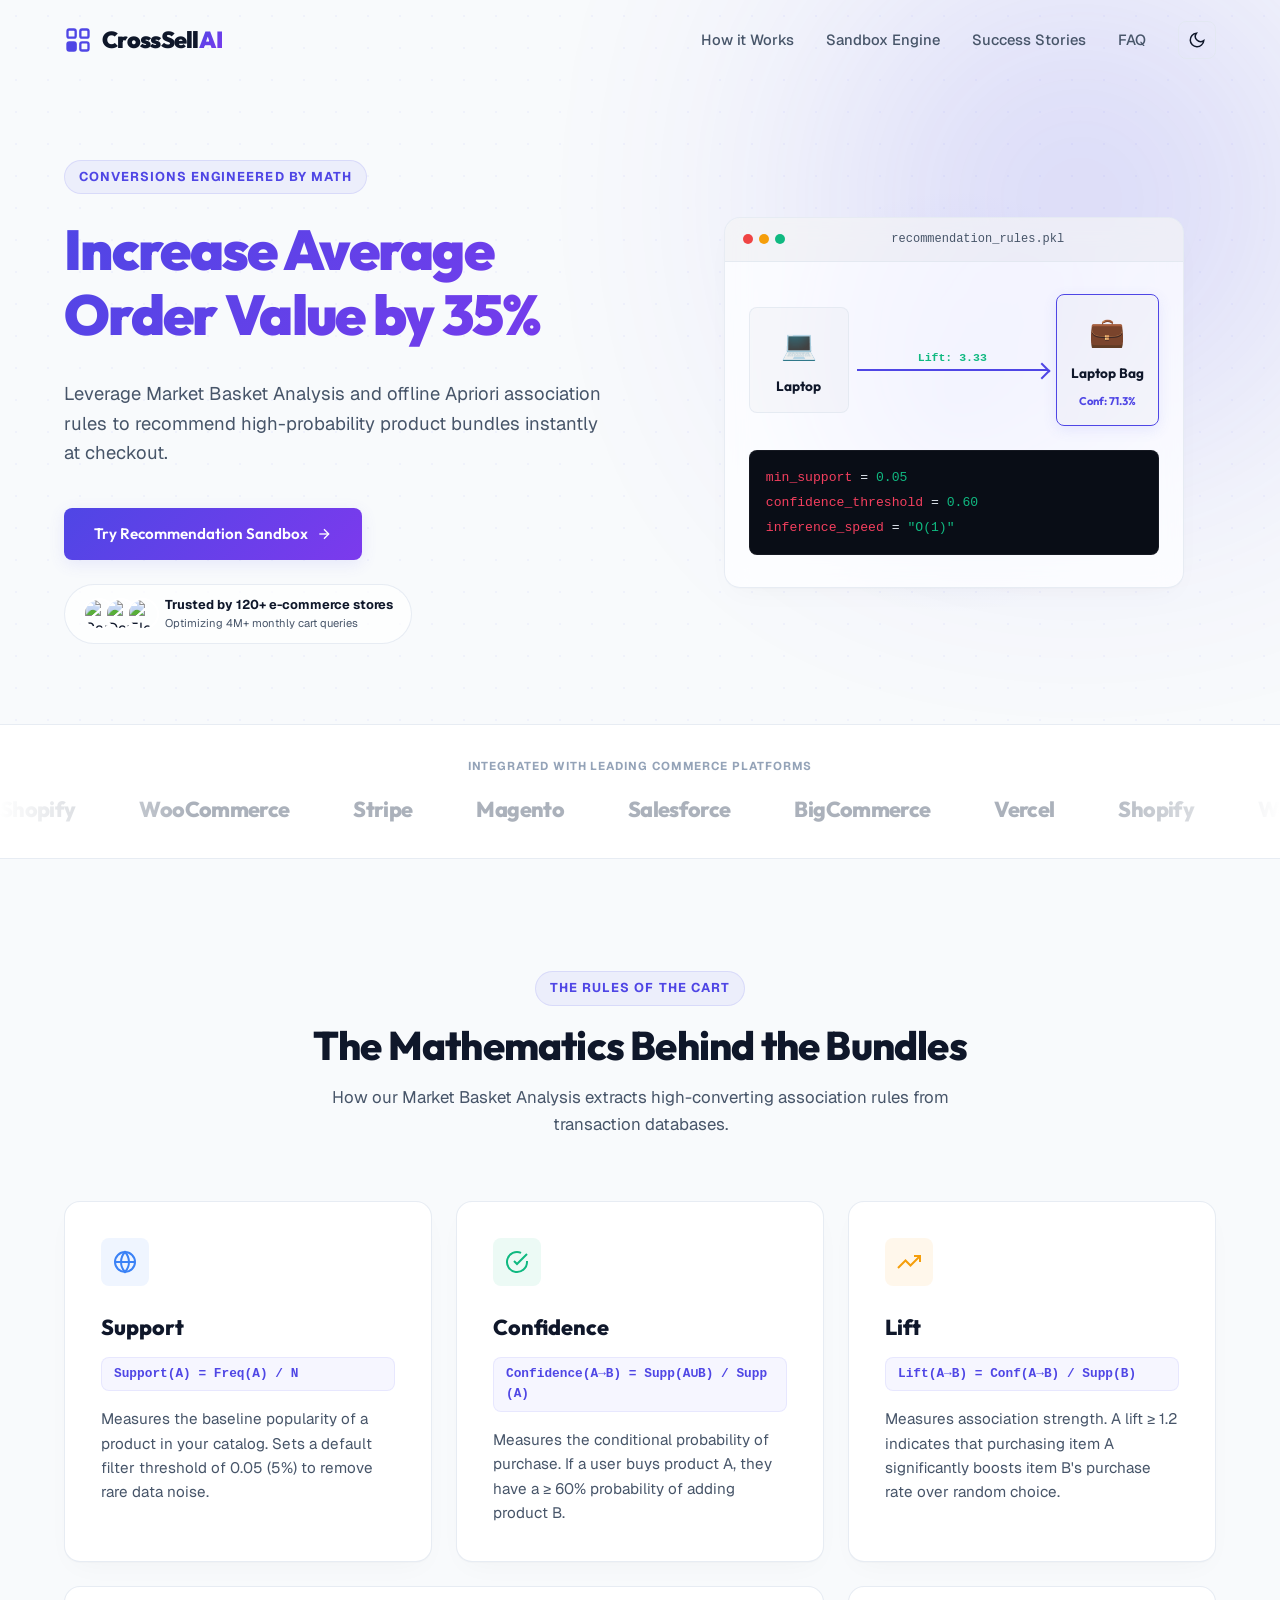
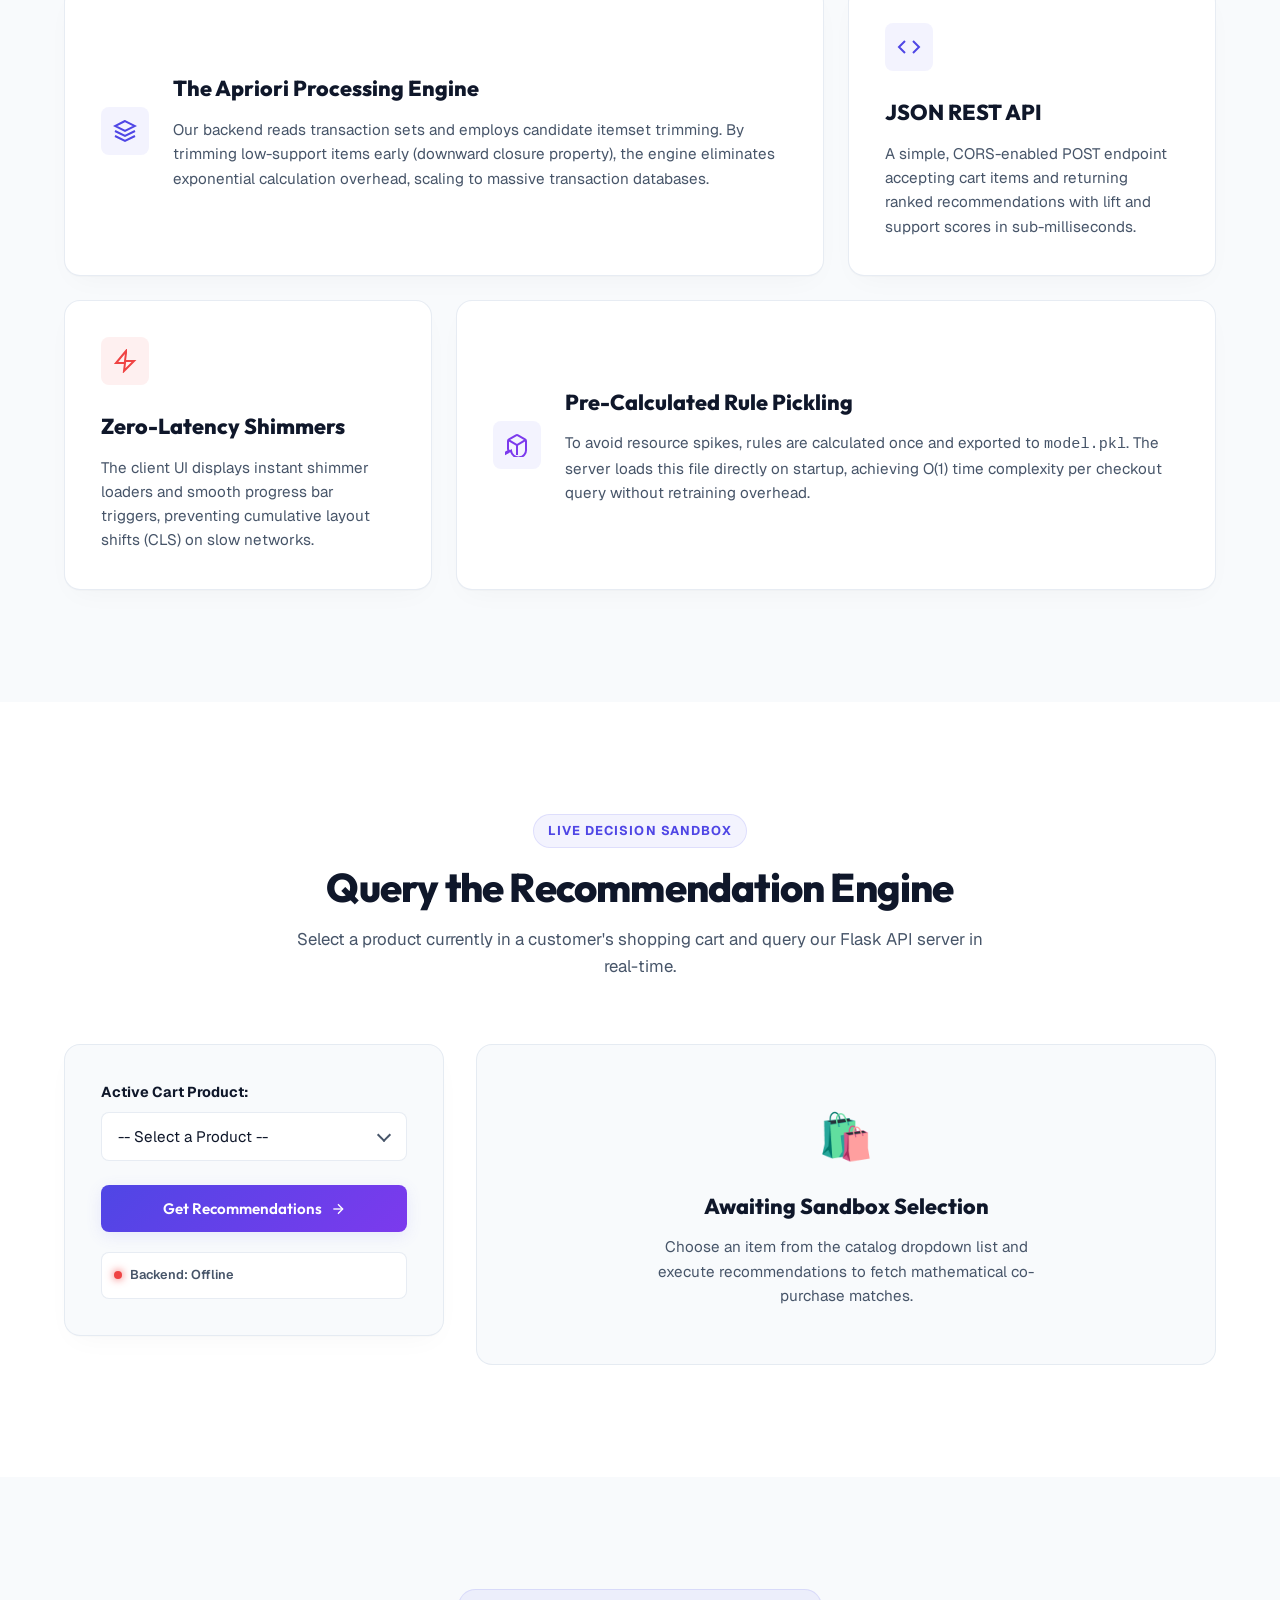
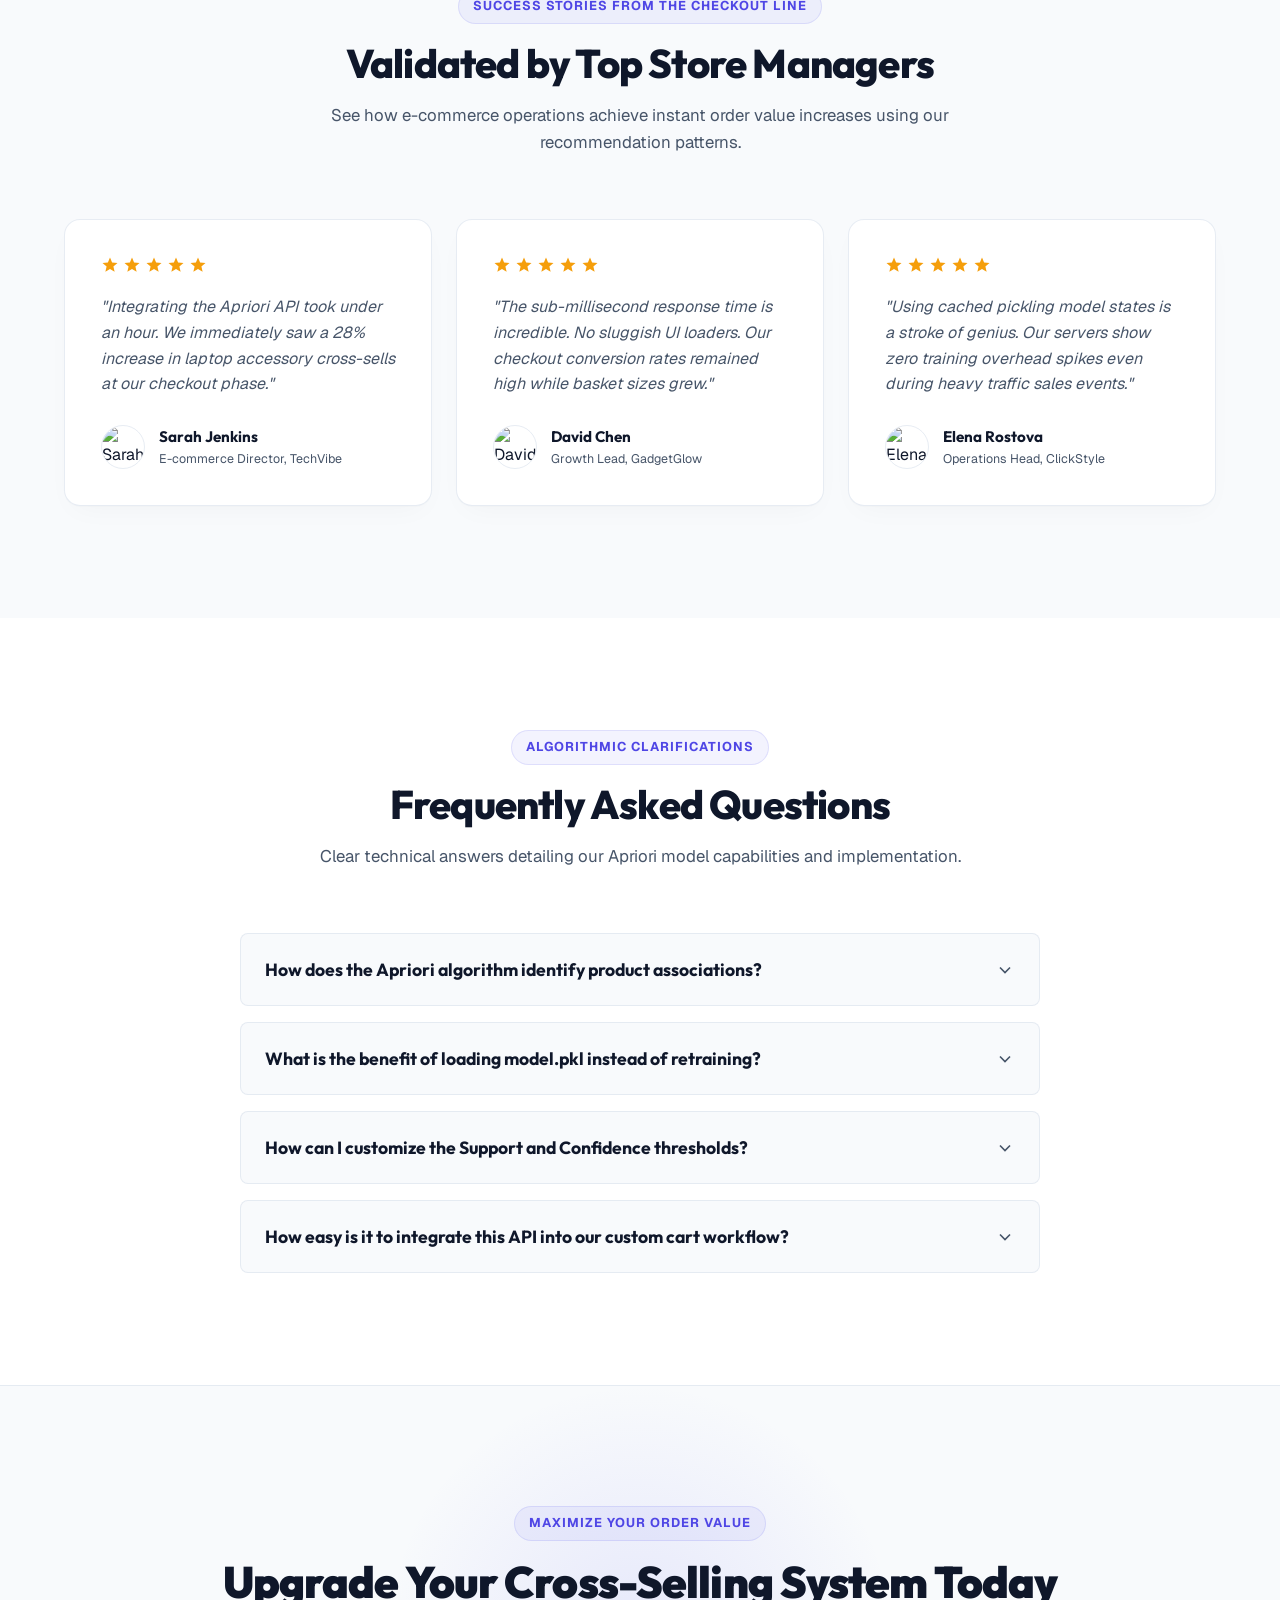
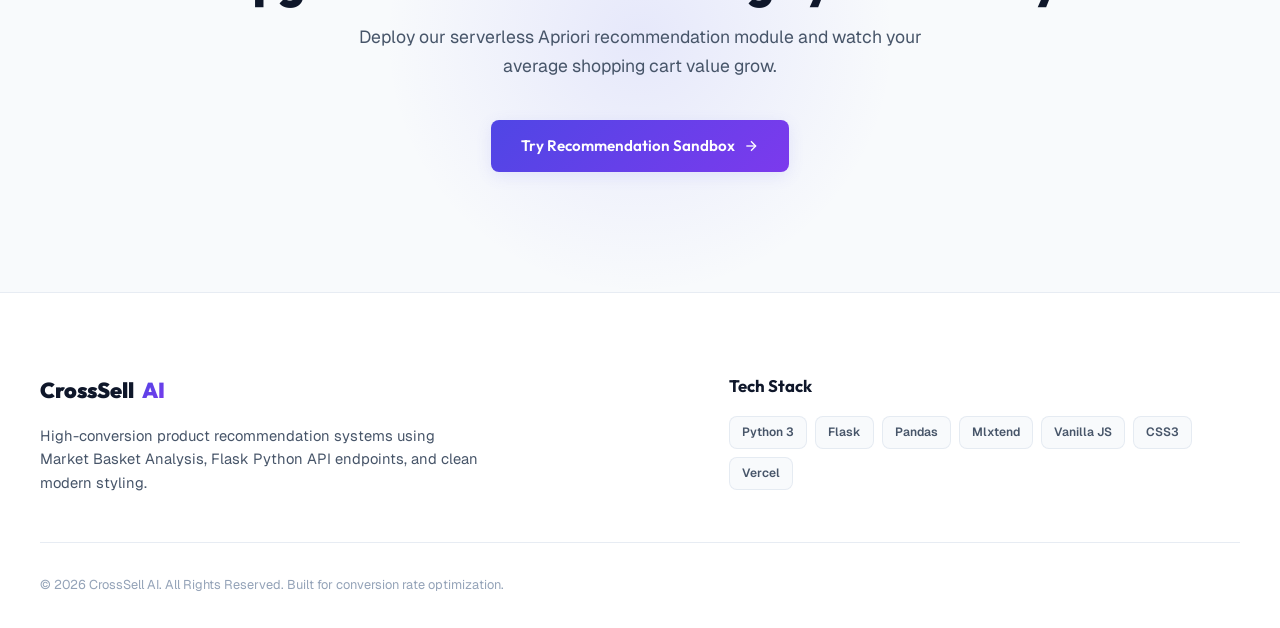
==== commit 5967af85: "fix: resolve sandbox state management bug - add missing .hidden CSS class and results-state class to" ====
--- a/frontend/index.html
+++ b/frontend/index.html
@@ -370,7 +370,7 @@
                         </div>
 
                         <!-- Success State -->
-                        <div class="state-success hidden" id="state-success">
+                        <div class="results-state state-success hidden" id="state-success">
                             <div class="success-header">
                                 <h3>Frequently Bought With: <span class="highlight" id="queried-product-label">Laptop</span></h3>
                                 <span class="badge badge-success" id="results-count-badge">3 Bundles Found</span>
--- a/frontend/style.css
+++ b/frontend/style.css
@@ -81,6 +81,11 @@
     box-sizing: border-box;
     margin: 0;
     padding: 0;
+}
+
+/* Utility: Hidden — used by script.js to toggle sandbox result states */
+.hidden {
+    display: none !important;
 }
 
 html {
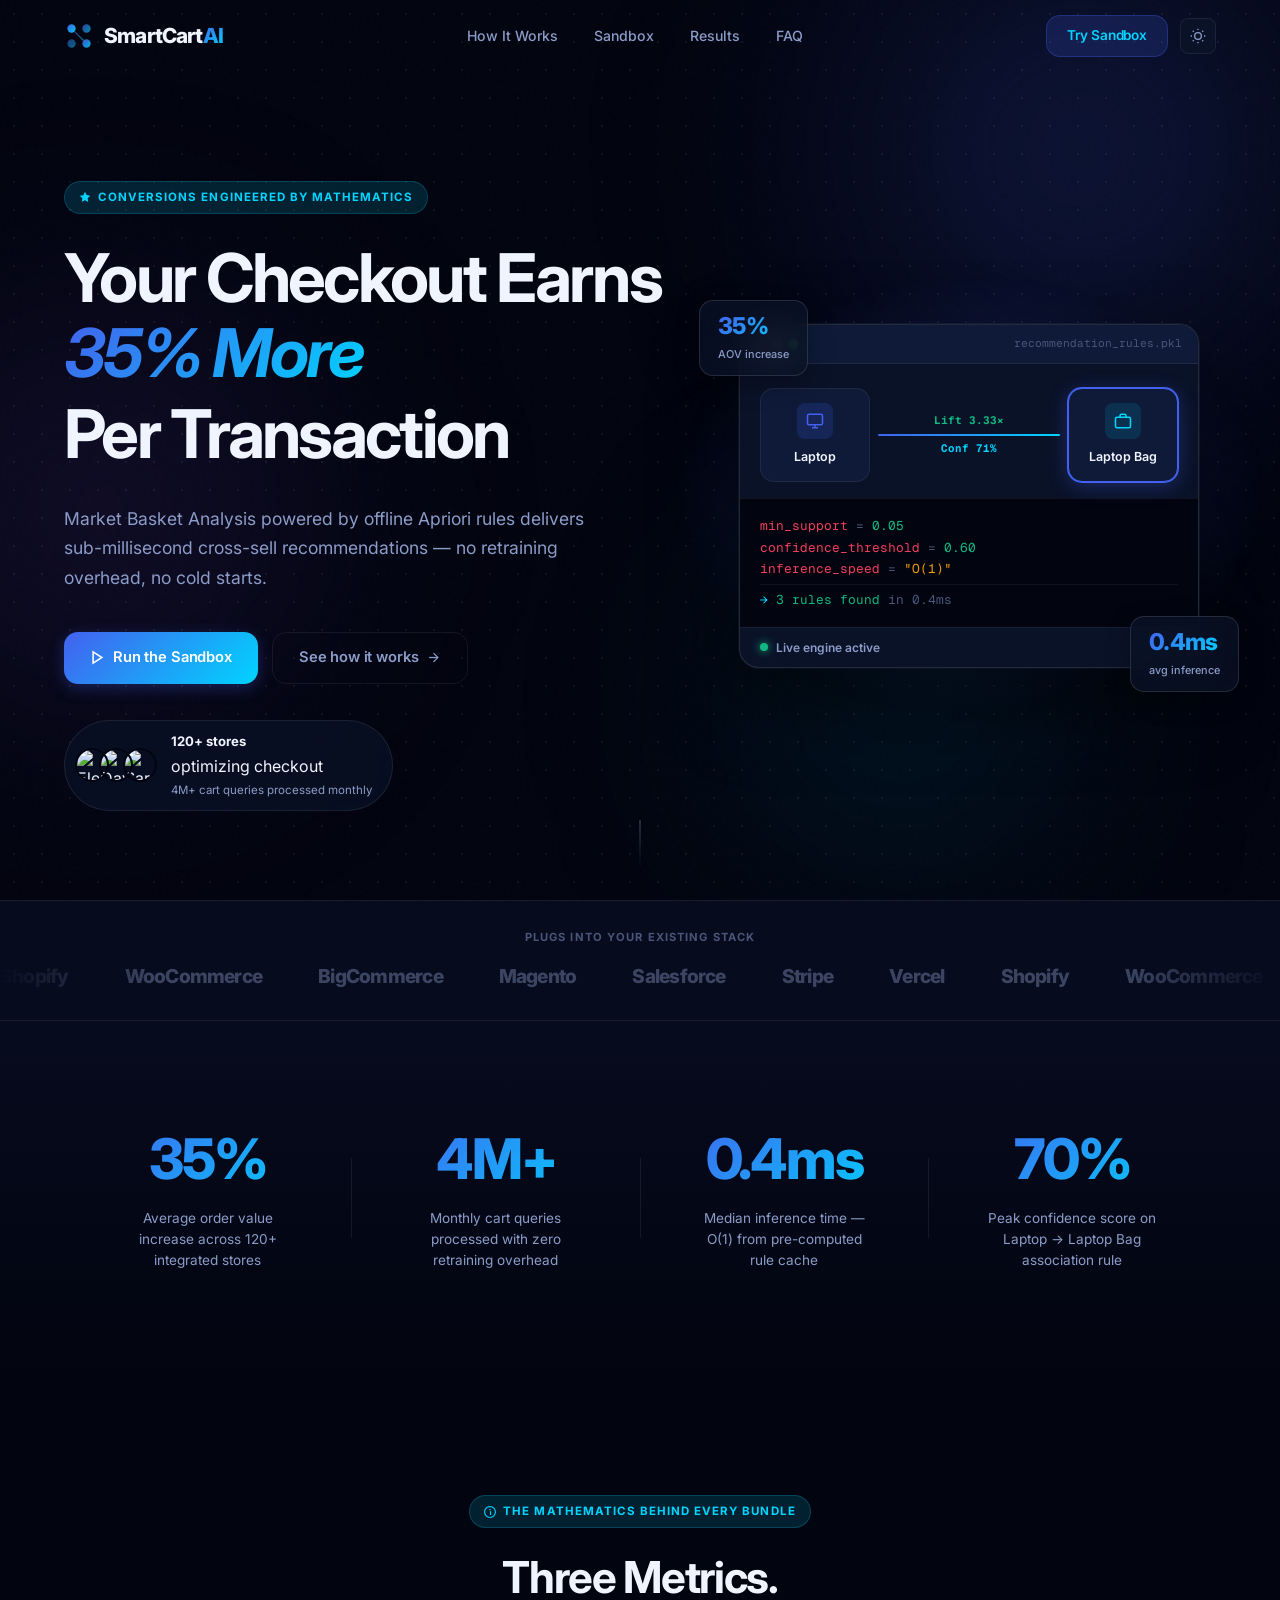
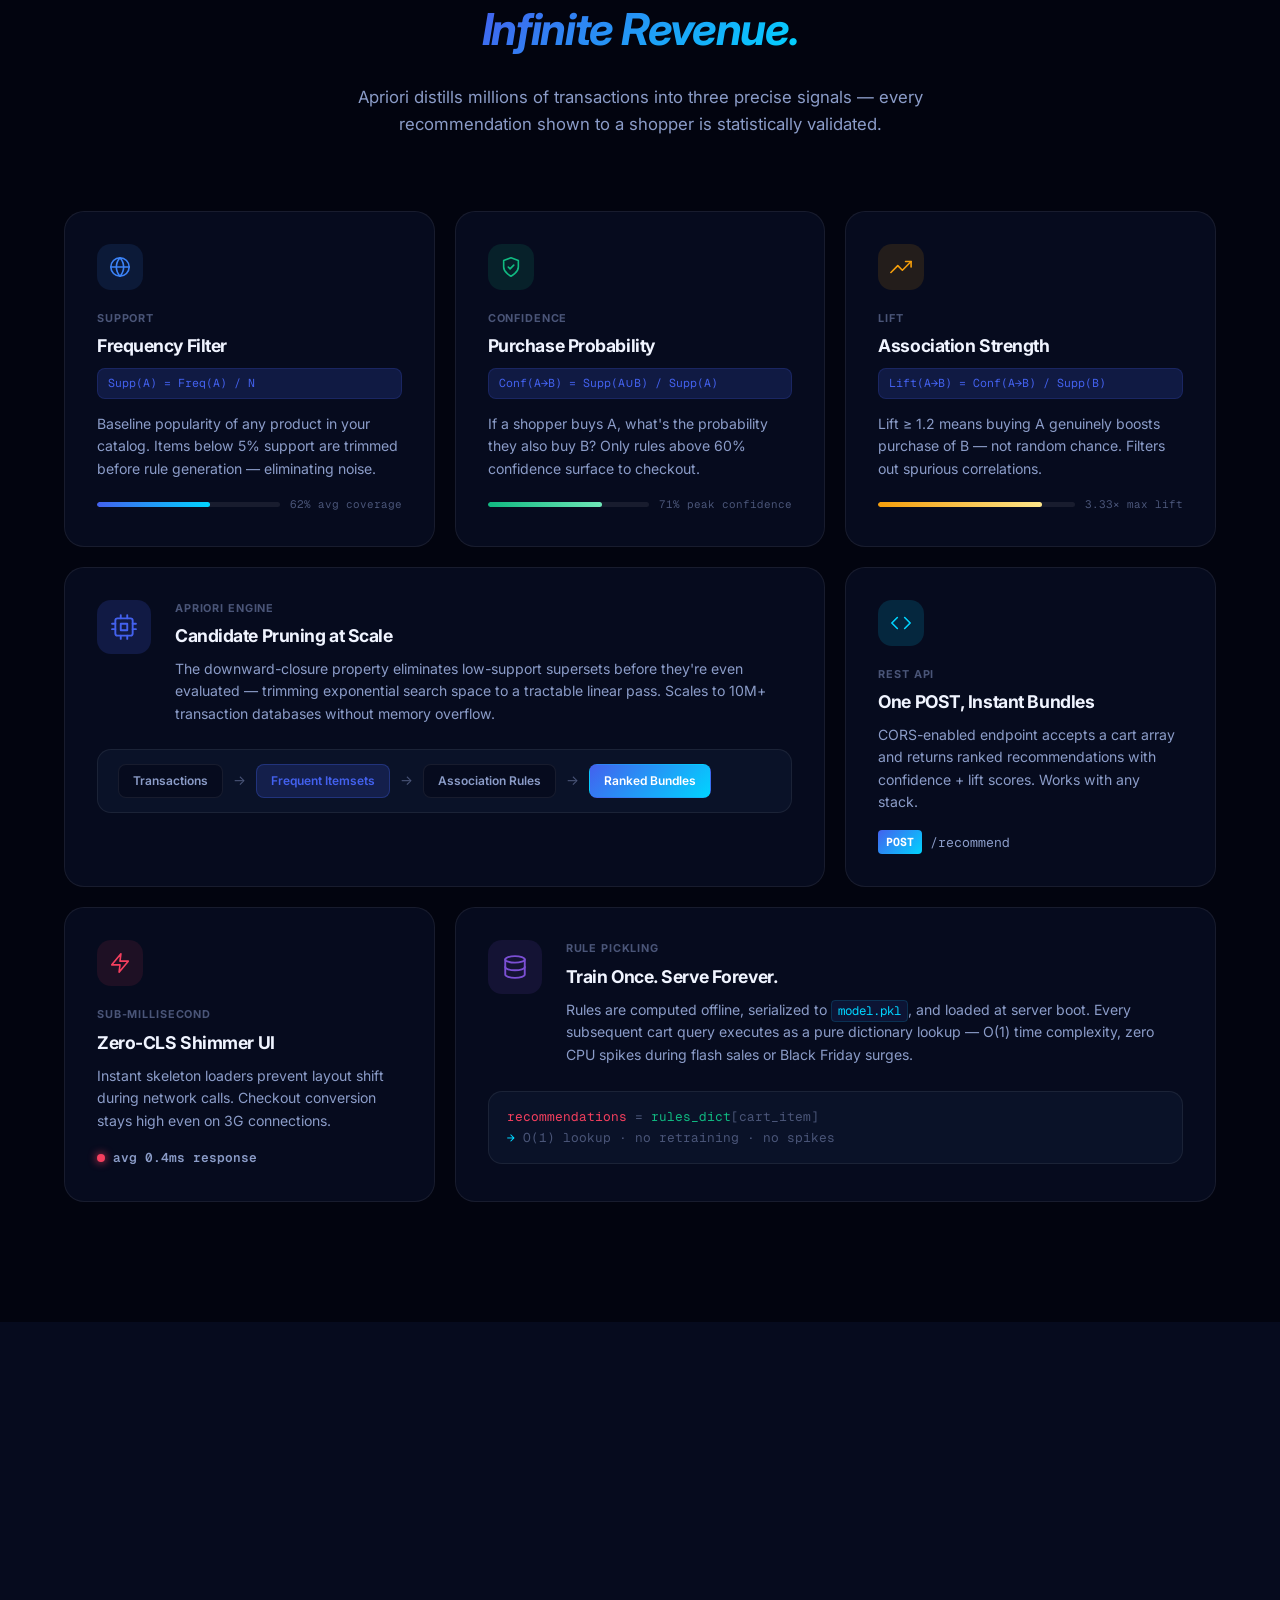
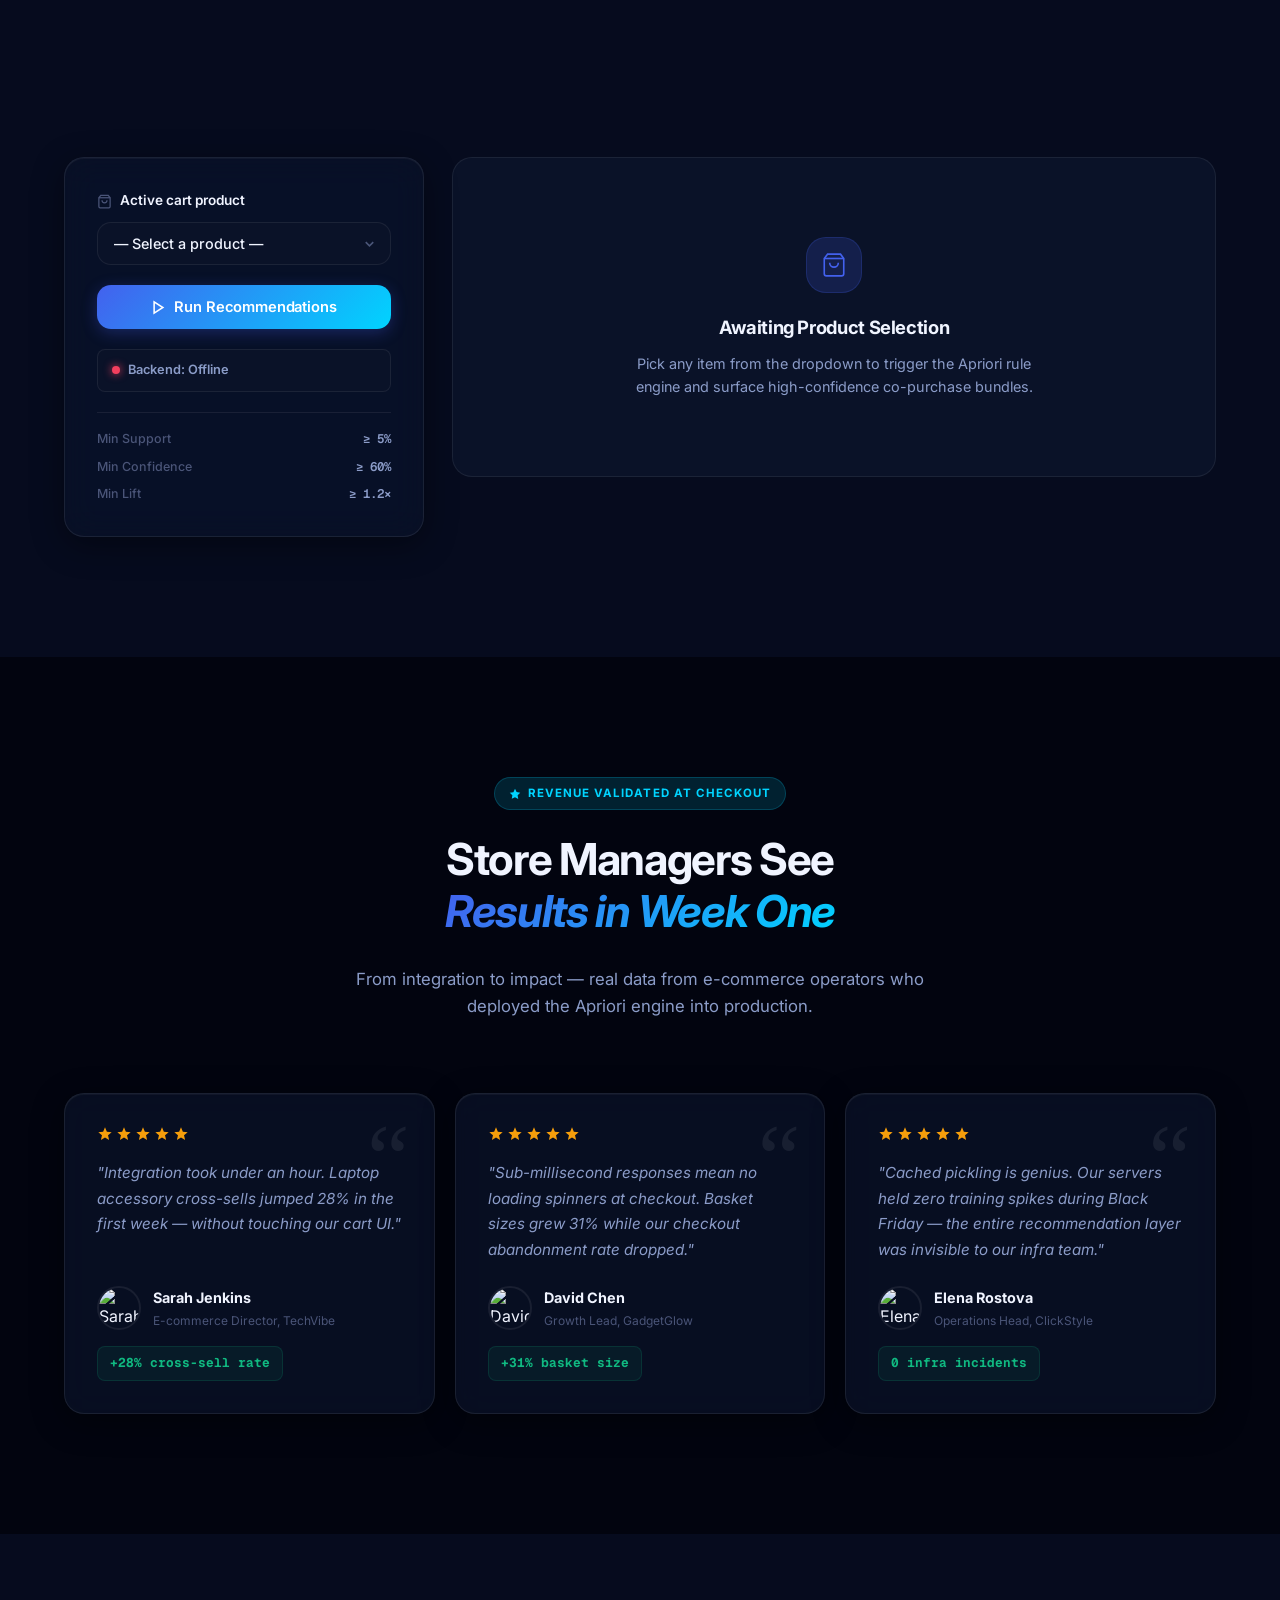
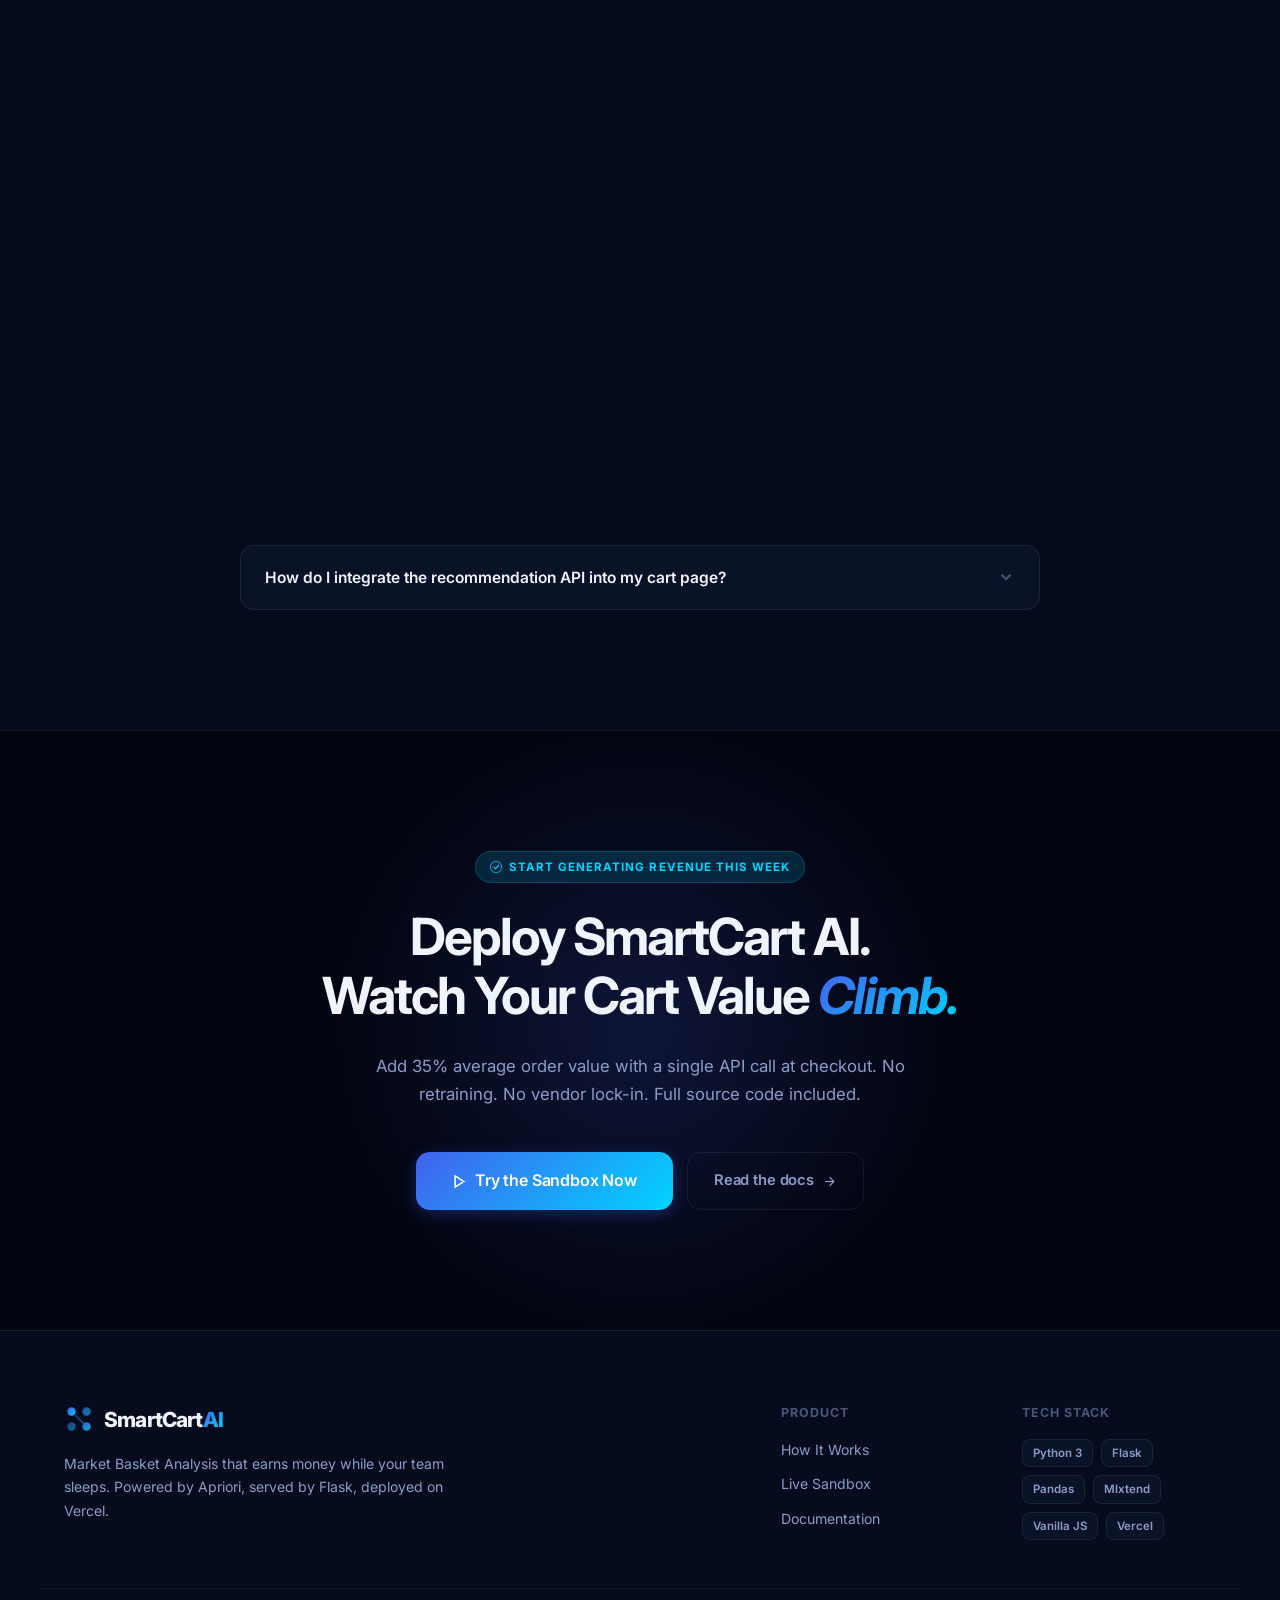
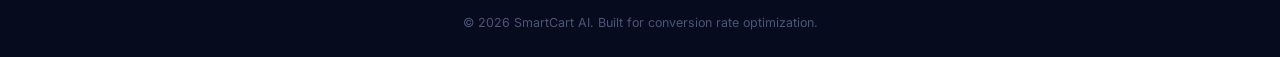
==== commit 43547a0f: "refactor: Rename project from CrossSell AI to SmartCart AI" ====
--- a/frontend/index.html
+++ b/frontend/index.html
@@ -3,296 +3,469 @@
 <head>
     <meta charset="UTF-8">
     <meta name="viewport" content="width=device-width, initial-scale=1.0">
-    <title>CrossSell AI - Premium Market Basket Analysis & Recommendation Engine</title>
-    
-    <!-- SEO Optimization -->
-    <meta name="description" content="Maximize Average Order Value (AOV) using CrossSell AI. An enterprise-grade e-commerce product recommendation engine powered by the Apriori algorithm and serverless Flask APIs.">
-    <meta name="keywords" content="Apriori Algorithm, Market Basket Analysis, E-commerce Recommendations, Cross-selling API, Machine Learning, Average Order Value">
-    
-    <!-- Premium Font Stack (Geist & Satoshi-style Outfit via Google Fonts) -->
+    <title>SmartCart AI — Market Basket Intelligence for E-commerce</title>
+    <meta name="description" content="Boost average order value by 35% with SmartCart AI. Enterprise-grade product recommendation engine powered by Apriori association rules. Sub-millisecond inference, O(1) lookup, CORS-enabled REST API.">
+    <meta name="keywords" content="Apriori Algorithm, Market Basket Analysis, E-commerce Recommendations, Cross-selling API, Machine Learning, Average Order Value, Flask API">
+
+    <!-- Fonts: Inter Display + Geist Mono -->
     <link rel="preconnect" href="https://fonts.googleapis.com">
     <link rel="preconnect" href="https://fonts.gstatic.com" crossorigin>
-    <link href="https://fonts.googleapis.com/css2?family=Geist:wght@300;400;500;600;700;800;900&family=Outfit:wght@400;500;600;700;800;900&display=swap" rel="stylesheet">
-    
-    <!-- Link CSS -->
+    <link href="https://fonts.googleapis.com/css2?family=Inter:ital,opsz,wght@0,14..32,300;0,14..32,400;0,14..32,500;0,14..32,600;0,14..32,700;0,14..32,800;0,14..32,900;1,14..32,400;1,14..32,600;1,14..32,700&family=Geist+Mono:wght@300;400;500;600;700&display=swap" rel="stylesheet">
+
     <link rel="stylesheet" href="style.css">
 </head>
 <body>
-    
-    <!-- Background Atmospheric Elements -->
-    <div class="glow-mesh glow-mesh-1"></div>
-    <div class="glow-mesh glow-mesh-2"></div>
-    <div class="svg-grid-pattern"></div>
-
-    <!-- Header Navigation (NOT STICKY - scrolls with page) -->
+
+    <!-- Atmospheric Background Layers -->
+    <div class="atmo-mesh atmo-1" aria-hidden="true"></div>
+    <div class="atmo-mesh atmo-2" aria-hidden="true"></div>
+    <div class="atmo-mesh atmo-3" aria-hidden="true"></div>
+    <div class="dot-grid" aria-hidden="true"></div>
+    <div class="noise-layer" aria-hidden="true"></div>
+
+    <!-- ═══════════════════════════════════════════
+         HEADER (NOT STICKY — scrolls with page)
+    ═══════════════════════════════════════════ -->
     <header class="navbar" id="navbar">
-        <div class="nav-container">
-            <a href="#hero" class="nav-logo" id="nav-logo">
-                <svg class="logo-icon" viewBox="0 0 24 24" fill="none" xmlns="http://www.w3.org/2000/svg">
-                    <rect x="3" y="3" width="7" height="7" rx="1.5" stroke="currentColor" stroke-width="2"/>
-                    <rect x="14" y="3" width="7" height="7" rx="1.5" stroke="currentColor" stroke-width="2"/>
-                    <rect x="14" y="14" width="7" height="7" rx="1.5" stroke="currentColor" stroke-width="2"/>
-                    <rect x="3" y="14" width="7" height="7" rx="1.5" stroke="currentColor" stroke-width="2" fill="currentColor"/>
+        <div class="nav-inner">
+            <a href="#hero" class="nav-logo" id="nav-logo" aria-label="SmartCart AI — Home">
+                <!-- Icon: 4-node graph (recommendation network) -->
+                <svg class="logo-mark" viewBox="0 0 36 36" fill="none" xmlns="http://www.w3.org/2000/svg" aria-hidden="true">
+                    <circle cx="9"  cy="9"  r="5" fill="url(#lgrad)" opacity="0.95"/>
+                    <circle cx="27" cy="9"  r="5" fill="url(#lgrad)" opacity="0.65"/>
+                    <circle cx="27" cy="27" r="5" fill="url(#lgrad)" opacity="0.85"/>
+                    <circle cx="9"  cy="27" r="5" fill="url(#lgrad)" opacity="0.5"/>
+                    <line x1="9"  y1="14" x2="9"  y2="22" stroke="url(#lgrad)" stroke-width="2" stroke-linecap="round"/>
+                    <line x1="14" y1="9"  x2="22" y2="9"  stroke="url(#lgrad)" stroke-width="2" stroke-linecap="round"/>
+                    <line x1="27" y1="14" x2="27" y2="22" stroke="url(#lgrad)" stroke-width="2" stroke-linecap="round"/>
+                    <line x1="14" y1="27" x2="22" y2="27" stroke="url(#lgrad)" stroke-width="2" stroke-linecap="round"/>
+                    <line x1="13" y1="13" x2="23" y2="23" stroke="url(#lgrad)" stroke-width="1.5" stroke-linecap="round" opacity="0.6"/>
+                    <defs>
+                        <linearGradient id="lgrad" x1="0%" y1="0%" x2="100%" y2="100%">
+                            <stop offset="0%" stop-color="#4361EE"/>
+                            <stop offset="100%" stop-color="#00D4FF"/>
+                        </linearGradient>
+                    </defs>
                 </svg>
-                <span>CrossSell<span class="logo-dot">AI</span></span>
+                <span class="logo-text">SmartCart<span class="logo-accent">AI</span></span>
             </a>
-            
-            <nav class="nav-menu">
-                <a href="#about" class="nav-link" id="nav-link-about">How it Works</a>
-                <a href="#recommend-tool" class="nav-link" id="nav-link-tool">Sandbox Engine</a>
-                <a href="#testimonials" class="nav-link" id="nav-link-testimonials">Success Stories</a>
+
+            <nav class="nav-links" aria-label="Main navigation">
+                <a href="#how-it-works" class="nav-link" id="nav-link-how">How It Works</a>
+                <a href="#sandbox" class="nav-link" id="nav-link-sandbox">Sandbox</a>
+                <a href="#proof" class="nav-link" id="nav-link-proof">Results</a>
                 <a href="#faq" class="nav-link" id="nav-link-faq">FAQ</a>
-                
-                <button class="theme-toggle" id="theme-toggle-btn" aria-label="Toggle Theme">
-                    <!-- Sun Icon -->
-                    <svg class="theme-icon sun" viewBox="0 0 24 24" fill="none" stroke="currentColor" stroke-width="2">
-                        <circle cx="12" cy="12" r="5"></circle>
-                        <line x1="12" y1="1" x2="12" y2="3"></line>
-                        <line x1="12" y1="21" x2="12" y2="23"></line>
-                        <line x1="4.22" y1="4.22" x2="5.64" y2="5.64"></line>
-                        <line x1="18.36" y1="18.36" x2="19.78" y2="19.78"></line>
-                        <line x1="1" y1="12" x2="3" y2="12"></line>
-                        <line x1="21" y1="12" x2="23" y2="12"></line>
-                        <line x1="4.22" y1="19.78" x2="5.64" y2="18.36"></line>
-                        <line x1="18.36" y1="5.64" x2="19.78" y2="4.22"></line>
+            </nav>
+
+            <div class="nav-actions">
+                <a href="#sandbox" class="btn btn-nav" id="nav-cta-btn">Try Sandbox</a>
+                <button class="theme-toggle" id="theme-toggle-btn" aria-label="Toggle light/dark theme">
+                    <svg class="icon-sun" viewBox="0 0 24 24" fill="none" stroke="currentColor" stroke-width="2" aria-hidden="true">
+                        <circle cx="12" cy="12" r="5"/><line x1="12" y1="1" x2="12" y2="3"/><line x1="12" y1="21" x2="12" y2="23"/>
+                        <line x1="4.22" y1="4.22" x2="5.64" y2="5.64"/><line x1="18.36" y1="18.36" x2="19.78" y2="19.78"/>
+                        <line x1="1" y1="12" x2="3" y2="12"/><line x1="21" y1="12" x2="23" y2="12"/>
+                        <line x1="4.22" y1="19.78" x2="5.64" y2="18.36"/><line x1="18.36" y1="5.64" x2="19.78" y2="4.22"/>
                     </svg>
-                    <!-- Moon Icon -->
-                    <svg class="theme-icon moon" viewBox="0 0 24 24" fill="none" stroke="currentColor" stroke-width="2">
-                        <path d="M21 12.79A9 9 0 1 1 11.21 3 7 7 0 0 0 21 12.79z"></path>
+                    <svg class="icon-moon" viewBox="0 0 24 24" fill="none" stroke="currentColor" stroke-width="2" aria-hidden="true">
+                        <path d="M21 12.79A9 9 0 1 1 11.21 3 7 7 0 0 0 21 12.79z"/>
                     </svg>
                 </button>
-            </nav>
+            </div>
         </div>
     </header>
 
     <main>
-        <!-- Hero Section (Asymmetric split with mockup) -->
-        <section class="hero-section" id="hero">
-            <div class="hero-container">
-                <div class="hero-content">
-                    <span class="eyebrow" id="hero-eyebrow">Conversions Engineered by Math</span>
-                    <h1 class="hero-title" id="hero-title">Increase Average Order Value by 35%</h1>
-                    <p class="hero-subtitle" id="hero-subtitle">
-                        Leverage Market Basket Analysis and offline Apriori association rules to recommend high-probability product bundles instantly at checkout. 
+
+        <!-- ═══════════════════════════════════════════
+             HERO — Split 60/40, UI Mockup Right
+        ═══════════════════════════════════════════ -->
+        <section class="hero" id="hero">
+            <div class="hero-inner">
+
+                <!-- Left: Content -->
+                <div class="hero-content" data-animate="fade-up">
+                    <span class="eyebrow" id="hero-eyebrow">
+                        <svg viewBox="0 0 16 16" fill="currentColor" aria-hidden="true"><path d="M8 1l2.09 4.26L15 6.27l-3.5 3.41.83 4.83L8 12.2l-4.33 2.27.83-4.83L1 6.27l4.91-.71z"/></svg>
+                        Conversions Engineered by Mathematics
+                    </span>
+
+                    <h1 class="hero-title" id="hero-title">
+                        Your Checkout Earns<br>
+                        <em class="title-accent">35% More</em><br>
+                        Per Transaction
+                    </h1>
+
+                    <p class="hero-sub" id="hero-subtitle">
+                        Market Basket Analysis powered by offline Apriori rules delivers sub-millisecond cross-sell recommendations — no retraining overhead, no cold starts.
                     </p>
-                    
+
                     <div class="hero-actions">
-                        <a href="#recommend-tool" class="btn btn-primary" id="hero-cta-btn">
-                            <span>Try Recommendation Sandbox</span>
-                            <svg class="btn-icon" viewBox="0 0 24 24" fill="none" stroke="currentColor" stroke-width="2">
-                                <line x1="5" y1="12" x2="19" y2="12"></line>
-                                <polyline points="12 5 19 12 12 19"></polyline>
+                        <a href="#sandbox" class="btn btn-primary" id="hero-cta-btn">
+                            <svg viewBox="0 0 24 24" fill="none" stroke="currentColor" stroke-width="2.5" aria-hidden="true"><polygon points="5 3 19 12 5 21 5 3"/></svg>
+                            Run the Sandbox
+                        </a>
+                        <a href="#how-it-works" class="btn btn-ghost" id="hero-secondary-btn">
+                            See how it works
+                            <svg viewBox="0 0 24 24" fill="none" stroke="currentColor" stroke-width="2" aria-hidden="true"><line x1="5" y1="12" x2="19" y2="12"/><polyline points="12 5 19 12 12 19"/></svg>
+                        </a>
+                    </div>
+
+                    <!-- Trust pill -->
+                    <div class="trust-pill" id="trust-pill">
+                        <div class="avatar-stack">
+                            <img src="https://images.unsplash.com/photo-1534528741775-53994a69daeb?auto=format&fit=crop&w=80&h=80&q=80" alt="Sarah Jenkins, E-commerce Director" loading="lazy">
+                            <img src="https://images.unsplash.com/photo-1507003211169-0a1dd7228f2d?auto=format&fit=crop&w=80&h=80&q=80" alt="David Chen, Growth Lead" loading="lazy">
+                            <img src="https://images.unsplash.com/photo-1494790108377-be9c29b29330?auto=format&fit=crop&w=80&h=80&q=80" alt="Elena Rostova, Operations Head" loading="lazy">
+                        </div>
+                        <div class="trust-copy">
+                            <strong>120+ stores</strong> optimizing checkout
+                            <span>4M+ cart queries processed monthly</span>
+                        </div>
+                    </div>
+                </div>
+
+                <!-- Right: Animated UI Mockup -->
+                <div class="hero-visual" data-animate="fade-left" aria-hidden="true">
+                    <div class="mockup-wrap">
+                        <div class="mockup-glow"></div>
+                        <div class="mockup-card">
+                            <!-- Chrome bar -->
+                            <div class="mockup-bar">
+                                <span class="dot dot-r"></span>
+                                <span class="dot dot-y"></span>
+                                <span class="dot dot-g"></span>
+                                <span class="bar-label">recommendation_rules.pkl</span>
+                            </div>
+
+                            <!-- Flow diagram -->
+                            <div class="flow-wrap">
+                                <div class="flow-node">
+                                    <div class="flow-icon-wrap">
+                                        <svg viewBox="0 0 24 24" fill="none" stroke="currentColor" stroke-width="2"><rect x="2" y="3" width="20" height="14" rx="2"/><line x1="8" y1="21" x2="16" y2="21"/><line x1="12" y1="17" x2="12" y2="21"/></svg>
+                                    </div>
+                                    <span class="flow-label">Laptop</span>
+                                </div>
+                                <div class="flow-connector">
+                                    <span class="flow-metric lift">Lift 3.33×</span>
+                                    <div class="flow-line-animated"></div>
+                                    <span class="flow-metric conf">Conf 71%</span>
+                                </div>
+                                <div class="flow-node flow-node--highlight">
+                                    <div class="flow-icon-wrap">
+                                        <svg viewBox="0 0 24 24" fill="none" stroke="currentColor" stroke-width="2"><rect x="2" y="7" width="20" height="14" rx="2"/><path d="M16 7V5a2 2 0 0 0-2-2h-4a2 2 0 0 0-2 2v2"/></svg>
+                                    </div>
+                                    <span class="flow-label">Laptop Bag</span>
+                                </div>
+                            </div>
+
+                            <!-- Code panel -->
+                            <div class="code-block">
+                                <div class="code-row"><span class="ck">min_support</span> <span class="co">=</span> <span class="cv">0.05</span></div>
+                                <div class="code-row"><span class="ck">confidence_threshold</span> <span class="co">=</span> <span class="cv">0.60</span></div>
+                                <div class="code-row"><span class="ck">inference_speed</span> <span class="co">=</span> <span class="cs">"O(1)"</span></div>
+                                <div class="code-row code-row--result"><span class="cr">→</span> <span class="cv">3 rules found</span> <span class="cx">in 0.4ms</span></div>
+                            </div>
+
+                            <!-- Live stat chip -->
+                            <div class="stat-chip">
+                                <span class="stat-dot"></span>
+                                <span>Live engine active</span>
+                            </div>
+                        </div>
+
+                        <!-- Floating metric cards -->
+                        <div class="float-card float-card--tl">
+                            <span class="float-val" data-count="35" data-suffix="%">0%</span>
+                            <span class="float-desc">AOV increase</span>
+                        </div>
+                        <div class="float-card float-card--br">
+                            <span class="float-val" data-count="0.4" data-suffix="ms" data-decimal="1">0ms</span>
+                            <span class="float-desc">avg inference</span>
+                        </div>
+                    </div>
+                </div>
+
+            </div>
+
+            <!-- Scroll cue -->
+            <div class="scroll-cue" aria-hidden="true">
+                <div class="scroll-line"></div>
+            </div>
+        </section>
+
+        <!-- ═══════════════════════════════════════════
+             TRUST STRIP — Logo Marquee
+        ═══════════════════════════════════════════ -->
+        <section class="trust-strip" aria-label="Integrated platforms">
+            <div class="strip-inner">
+                <p class="strip-label">Plugs into your existing stack</p>
+                <div class="marquee-mask">
+                    <div class="marquee-track" aria-hidden="true">
+                        <span class="platform-logo">Shopify</span>
+                        <span class="platform-logo">WooCommerce</span>
+                        <span class="platform-logo">BigCommerce</span>
+                        <span class="platform-logo">Magento</span>
+                        <span class="platform-logo">Salesforce</span>
+                        <span class="platform-logo">Stripe</span>
+                        <span class="platform-logo">Vercel</span>
+                        <!-- Duplicate for seamless loop -->
+                        <span class="platform-logo">Shopify</span>
+                        <span class="platform-logo">WooCommerce</span>
+                        <span class="platform-logo">BigCommerce</span>
+                        <span class="platform-logo">Magento</span>
+                        <span class="platform-logo">Salesforce</span>
+                        <span class="platform-logo">Stripe</span>
+                        <span class="platform-logo">Vercel</span>
+                    </div>
+                </div>
+            </div>
+        </section>
+
+        <!-- ═══════════════════════════════════════════
+             STATS — Animated Counters
+        ═══════════════════════════════════════════ -->
+        <section class="stats-section" aria-label="Key metrics">
+            <div class="section-wrap">
+                <div class="stats-grid">
+                    <div class="stat-block" data-animate="fade-up" data-delay="0">
+                        <div class="stat-number" data-count="35" data-suffix="%">0%</div>
+                        <p class="stat-desc">Average order value increase across 120+ integrated stores</p>
+                    </div>
+                    <div class="stat-divider" aria-hidden="true"></div>
+                    <div class="stat-block" data-animate="fade-up" data-delay="100">
+                        <div class="stat-number" data-count="4" data-suffix="M+">0</div>
+                        <p class="stat-desc">Monthly cart queries processed with zero retraining overhead</p>
+                    </div>
+                    <div class="stat-divider" aria-hidden="true"></div>
+                    <div class="stat-block" data-animate="fade-up" data-delay="200">
+                        <div class="stat-number" data-count="0.4" data-suffix="ms" data-decimal="1">0ms</div>
+                        <p class="stat-desc">Median inference time — O(1) from pre-computed rule cache</p>
+                    </div>
+                    <div class="stat-divider" aria-hidden="true"></div>
+                    <div class="stat-block" data-animate="fade-up" data-delay="300">
+                        <div class="stat-number" data-count="71" data-suffix="%">0%</div>
+                        <p class="stat-desc">Peak confidence score on Laptop → Laptop Bag association rule</p>
+                    </div>
+                </div>
+            </div>
+        </section>
+
+        <!-- ═══════════════════════════════════════════
+             HOW IT WORKS — Bento Grid
+        ═══════════════════════════════════════════ -->
+        <section class="bento-section" id="how-it-works" aria-labelledby="bento-title">
+            <div class="section-wrap">
+                <div class="section-header" data-animate="fade-up">
+                    <span class="eyebrow">
+                        <svg viewBox="0 0 16 16" fill="currentColor" aria-hidden="true"><path d="M8 1.5a6.5 6.5 0 100 13 6.5 6.5 0 000-13zM0 8a8 8 0 1116 0A8 8 0 010 8zm9-3a1 1 0 11-2 0 1 1 0 012 0zm-1 7V7h1.5v5H8z"/></svg>
+                        The mathematics behind every bundle
+                    </span>
+                    <h2 class="section-title" id="bento-title">
+                        Three Metrics.<br><em>Infinite Revenue.</em>
+                    </h2>
+                    <p class="section-sub">Apriori distills millions of transactions into three precise signals — every recommendation shown to a shopper is statistically validated.</p>
+                </div>
+
+                <!--
+                    BENTO GRID — 6-column underlying grid
+                    Row 1: [Support — 2col] [Confidence — 2col] [Lift — 2col]
+                    Row 2: [Apriori Engine — 4col] [API — 2col]
+                    Row 3: [Latency — 2col] [Cache Architecture — 4col]
+                    Total: 3 rows × 6 columns = 18 cells, all filled — no gaps.
+                -->
+                <div class="bento-grid" role="list">
+
+                    <!-- Card A: Support (2col × 1row) -->
+                    <article class="bento-card bc-support" data-animate="fade-up" data-delay="0" role="listitem">
+                        <div class="bc-icon" aria-hidden="true">
+                            <!-- Globe/signal icon for "Support" -->
+                            <svg viewBox="0 0 24 24" fill="none" stroke="currentColor" stroke-width="1.75" stroke-linecap="round" stroke-linejoin="round">
+                                <circle cx="12" cy="12" r="10"/>
+                                <path d="M12 2a15.3 15.3 0 0 1 4 10 15.3 15.3 0 0 1-4 10 15.3 15.3 0 0 1-4-10 15.3 15.3 0 0 1 4-10z"/>
+                                <path d="M2 12h20"/>
                             </svg>
-                        </a>
-                        
-                        <div class="trust-pill">
-                            <div class="avatar-stack">
-                                <img src="https://images.unsplash.com/photo-1534528741775-53994a69daeb?auto=format&fit=crop&w=80&h=80&q=80" alt="Sarah J.">
-                                <img src="https://images.unsplash.com/photo-1507003211169-0a1dd7228f2d?auto=format&fit=crop&w=80&h=80&q=80" alt="David C.">
-                                <img src="https://images.unsplash.com/photo-1494790108377-be9c29b29330?auto=format&fit=crop&w=80&h=80&q=80" alt="Elena R.">
-                            </div>
-                            <div class="trust-text">
-                                <span class="trust-title">Trusted by 120+ e-commerce stores</span>
-                                <span class="trust-subtitle">Optimizing 4M+ monthly cart queries</span>
-                            </div>
-                        </div>
-                    </div>
-                </div>
-                
-                <div class="hero-visual">
-                    <div class="visual-wrapper">
-                        <!-- Holographic Volumetric Glow Behind Visual -->
-                        <div class="visual-glow"></div>
-                        <div class="glass-card visual-card">
-                            <div class="visual-header">
-                                <div class="window-dot red"></div>
-                                <div class="window-dot yellow"></div>
-                                <div class="window-dot green"></div>
-                                <span class="window-title">recommendation_rules.pkl</span>
-                            </div>
-                            <div class="visual-content">
-                                <div class="visual-flow">
-                                    <div class="flow-node">
-                                        <div class="flow-icon">💻</div>
-                                        <span>Laptop</span>
-                                    </div>
-                                    <div class="flow-arrow">
-                                        <span class="lift-metric">Lift: 3.33</span>
-                                        <div class="flow-line"></div>
-                                    </div>
-                                    <div class="flow-node highlight-node">
-                                        <div class="flow-icon">💼</div>
-                                        <span>Laptop Bag</span>
-                                        <span class="conf-metric">Conf: 71.3%</span>
-                                    </div>
-                                </div>
-                                <div class="code-panel">
-                                    <div class="code-line"><span class="c-key">min_support</span> = <span class="c-val">0.05</span></div>
-                                    <div class="code-line"><span class="c-key">confidence_threshold</span> = <span class="c-val">0.60</span></div>
-                                    <div class="code-line"><span class="c-key">inference_speed</span> = <span class="c-val">"O(1)"</span></div>
-                                </div>
-                            </div>
-                        </div>
-                    </div>
+                        </div>
+                        <div class="bc-tag">Support</div>
+                        <h3 class="bc-title">Frequency Filter</h3>
+                        <div class="bc-formula">Supp(A) = Freq(A) / N</div>
+                        <p class="bc-desc">Baseline popularity of any product in your catalog. Items below 5% support are trimmed before rule generation — eliminating noise.</p>
+                        <div class="bc-bar-row">
+                            <div class="bc-bar-wrap">
+                                <div class="bc-bar-fill" style="width:62%" data-width="62"></div>
+                            </div>
+                            <span class="bc-bar-label">62% avg coverage</span>
+                        </div>
+                    </article>
+
+                    <!-- Card B: Confidence (2col × 1row) -->
+                    <article class="bento-card bc-confidence" data-animate="fade-up" data-delay="80" role="listitem">
+                        <div class="bc-icon" aria-hidden="true">
+                            <!-- Shield-check for "Confidence" -->
+                            <svg viewBox="0 0 24 24" fill="none" stroke="currentColor" stroke-width="1.75" stroke-linecap="round" stroke-linejoin="round">
+                                <path d="M12 22s8-4 8-10V5l-8-3-8 3v7c0 6 8 10 8 10z"/>
+                                <polyline points="9 12 11 14 15 10"/>
+                            </svg>
+                        </div>
+                        <div class="bc-tag">Confidence</div>
+                        <h3 class="bc-title">Purchase Probability</h3>
+                        <div class="bc-formula">Conf(A→B) = Supp(A∪B) / Supp(A)</div>
+                        <p class="bc-desc">If a shopper buys A, what's the probability they also buy B? Only rules above 60% confidence surface to checkout.</p>
+                        <div class="bc-bar-row">
+                            <div class="bc-bar-wrap">
+                                <div class="bc-bar-fill bc-bar-fill--green" style="width:71%" data-width="71"></div>
+                            </div>
+                            <span class="bc-bar-label">71% peak confidence</span>
+                        </div>
+                    </article>
+
+                    <!-- Card C: Lift (2col × 1row) -->
+                    <article class="bento-card bc-lift" data-animate="fade-up" data-delay="160" role="listitem">
+                        <div class="bc-icon" aria-hidden="true">
+                            <!-- Trending up for "Lift" -->
+                            <svg viewBox="0 0 24 24" fill="none" stroke="currentColor" stroke-width="1.75" stroke-linecap="round" stroke-linejoin="round">
+                                <polyline points="23 6 13.5 15.5 8.5 10.5 1 18"/>
+                                <polyline points="17 6 23 6 23 12"/>
+                            </svg>
+                        </div>
+                        <div class="bc-tag">Lift</div>
+                        <h3 class="bc-title">Association Strength</h3>
+                        <div class="bc-formula">Lift(A→B) = Conf(A→B) / Supp(B)</div>
+                        <p class="bc-desc">Lift ≥ 1.2 means buying A genuinely boosts purchase of B — not random chance. Filters out spurious correlations.</p>
+                        <div class="bc-bar-row">
+                            <div class="bc-bar-wrap">
+                                <div class="bc-bar-fill bc-bar-fill--amber" style="width:83%" data-width="83"></div>
+                            </div>
+                            <span class="bc-bar-label">3.33× max lift</span>
+                        </div>
+                    </article>
+
+                    <!-- Card D: Apriori Engine (4col × 1row) — WIDE -->
+                    <article class="bento-card bc-engine bc-span-4" data-animate="fade-up" data-delay="0" role="listitem">
+                        <div class="bc-engine-inner">
+                            <div class="bc-icon bc-icon--large" aria-hidden="true">
+                                <!-- CPU/processor for engine -->
+                                <svg viewBox="0 0 24 24" fill="none" stroke="currentColor" stroke-width="1.75" stroke-linecap="round" stroke-linejoin="round">
+                                    <rect x="4" y="4" width="16" height="16" rx="2"/>
+                                    <rect x="9" y="9" width="6" height="6"/>
+                                    <line x1="9" y1="1" x2="9" y2="4"/><line x1="15" y1="1" x2="15" y2="4"/>
+                                    <line x1="9" y1="20" x2="9" y2="23"/><line x1="15" y1="20" x2="15" y2="23"/>
+                                    <line x1="20" y1="9" x2="23" y2="9"/><line x1="20" y1="14" x2="23" y2="14"/>
+                                    <line x1="1" y1="9" x2="4" y2="9"/><line x1="1" y1="14" x2="4" y2="14"/>
+                                </svg>
+                            </div>
+                            <div class="bc-engine-text">
+                                <div class="bc-tag">Apriori Engine</div>
+                                <h3 class="bc-title">Candidate Pruning at Scale</h3>
+                                <p class="bc-desc">The downward-closure property eliminates low-support supersets before they're even evaluated — trimming exponential search space to a tractable linear pass. Scales to 10M+ transaction databases without memory overflow.</p>
+                            </div>
+                        </div>
+                        <!-- Mini pipeline visual -->
+                        <div class="pipeline" aria-hidden="true">
+                            <div class="pipe-step"><span>Transactions</span></div>
+                            <div class="pipe-arrow">→</div>
+                            <div class="pipe-step pipe-step--active"><span>Frequent Itemsets</span></div>
+                            <div class="pipe-arrow">→</div>
+                            <div class="pipe-step"><span>Association Rules</span></div>
+                            <div class="pipe-arrow">→</div>
+                            <div class="pipe-step pipe-step--highlight"><span>Ranked Bundles</span></div>
+                        </div>
+                    </article>
+
+                    <!-- Card E: JSON API (2col × 1row) -->
+                    <article class="bento-card bc-api bc-span-2" data-animate="fade-up" data-delay="80" role="listitem">
+                        <div class="bc-icon" aria-hidden="true">
+                            <!-- Code brackets for API -->
+                            <svg viewBox="0 0 24 24" fill="none" stroke="currentColor" stroke-width="1.75" stroke-linecap="round" stroke-linejoin="round">
+                                <polyline points="16 18 22 12 16 6"/>
+                                <polyline points="8 6 2 12 8 18"/>
+                            </svg>
+                        </div>
+                        <div class="bc-tag">REST API</div>
+                        <h3 class="bc-title">One POST, Instant Bundles</h3>
+                        <p class="bc-desc">CORS-enabled endpoint accepts a cart array and returns ranked recommendations with confidence + lift scores. Works with any stack.</p>
+                        <div class="api-snippet">
+                            <span class="api-method">POST</span> <span class="api-path">/recommend</span>
+                        </div>
+                    </article>
+
+                    <!-- Card F: Latency (2col × 1row) -->
+                    <article class="bento-card bc-latency bc-span-2" data-animate="fade-up" data-delay="0" role="listitem">
+                        <div class="bc-icon" aria-hidden="true">
+                            <!-- Zap/lightning for latency -->
+                            <svg viewBox="0 0 24 24" fill="none" stroke="currentColor" stroke-width="1.75" stroke-linecap="round" stroke-linejoin="round">
+                                <polygon points="13 2 3 14 12 14 11 22 21 10 12 10 13 2"/>
+                            </svg>
+                        </div>
+                        <div class="bc-tag">Sub-Millisecond</div>
+                        <h3 class="bc-title">Zero-CLS Shimmer UI</h3>
+                        <p class="bc-desc">Instant skeleton loaders prevent layout shift during network calls. Checkout conversion stays high even on 3G connections.</p>
+                        <div class="latency-badge">
+                            <span class="latency-dot"></span>
+                            <span class="latency-text">avg 0.4ms response</span>
+                        </div>
+                    </article>
+
+                    <!-- Card G: Cache Architecture (4col × 1row) — WIDE -->
+                    <article class="bento-card bc-cache bc-span-4" data-animate="fade-up" data-delay="80" role="listitem">
+                        <div class="bc-engine-inner">
+                            <div class="bc-icon bc-icon--large" aria-hidden="true">
+                                <!-- Database/storage for cache -->
+                                <svg viewBox="0 0 24 24" fill="none" stroke="currentColor" stroke-width="1.75" stroke-linecap="round" stroke-linejoin="round">
+                                    <ellipse cx="12" cy="5" rx="9" ry="3"/>
+                                    <path d="M21 12c0 1.66-4 3-9 3s-9-1.34-9-3"/>
+                                    <path d="M3 5v14c0 1.66 4 3 9 3s9-1.34 9-3V5"/>
+                                </svg>
+                            </div>
+                            <div class="bc-engine-text">
+                                <div class="bc-tag">Rule Pickling</div>
+                                <h3 class="bc-title">Train Once. Serve Forever.</h3>
+                                <p class="bc-desc">Rules are computed offline, serialized to <code>model.pkl</code>, and loaded at server boot. Every subsequent cart query executes as a pure dictionary lookup — O(1) time complexity, zero CPU spikes during flash sales or Black Friday surges.</p>
+                            </div>
+                        </div>
+                        <!-- Code snippet showing O(1) -->
+                        <div class="cache-code" aria-hidden="true">
+                            <div class="code-row"><span class="ck">recommendations</span> <span class="co">=</span> <span class="cv">rules_dict</span><span class="cx">[cart_item]</span></div>
+                            <div class="code-row"><span class="cr">→</span> <span class="cx">O(1) lookup · no retraining · no spikes</span></div>
+                        </div>
+                    </article>
+
                 </div>
             </div>
         </section>
 
-        <!-- Trust Strip (Logo Carousel Marquee) -->
-        <section class="trust-strip">
-            <div class="marquee-wrapper">
-                <span class="marquee-eyebrow">Integrated with Leading Commerce Platforms</span>
-                <div class="marquee-container">
-                    <div class="marquee-track">
-                        <!-- Logos (Duplicated for seamless looping) -->
-                        <span class="marquee-logo">Shopify</span>
-                        <span class="marquee-logo">WooCommerce</span>
-                        <span class="marquee-logo">Stripe</span>
-                        <span class="marquee-logo">Magento</span>
-                        <span class="marquee-logo">Salesforce</span>
-                        <span class="marquee-logo">BigCommerce</span>
-                        <span class="marquee-logo">Vercel</span>
-                        <!-- Duplicate set -->
-                        <span class="marquee-logo">Shopify</span>
-                        <span class="marquee-logo">WooCommerce</span>
-                        <span class="marquee-logo">Stripe</span>
-                        <span class="marquee-logo">Magento</span>
-                        <span class="marquee-logo">Salesforce</span>
-                        <span class="marquee-logo">BigCommerce</span>
-                        <span class="marquee-logo">Vercel</span>
-                    </div>
-                </div>
-            </div>
-        </section>
-
-        <!-- Bento Grid Section (About Section) -->
-        <section class="bento-section" id="about">
-            <div class="section-container">
-                <div class="section-header">
-                    <span class="eyebrow">The Rules of the Cart</span>
-                    <h2 class="section-title">The Mathematics Behind the Bundles</h2>
-                    <p class="section-description">How our Market Basket Analysis extracts high-converting association rules from transaction databases.</p>
-                </div>
-                
-                <div class="bento-grid">
-                    <!-- Card 1: Support -->
-                    <div class="bento-card card-support">
-                        <div class="bento-icon support-icon-bg">
-                            <svg viewBox="0 0 24 24" fill="none" stroke="currentColor" stroke-width="2">
-                                <circle cx="12" cy="12" r="10"></circle>
-                                <path d="M12 2a15.3 15.3 0 0 1 4 10 15.3 15.3 0 0 1-4 10 15.3 15.3 0 0 1-4-10 15.3 15.3 0 0 1 4-10z"></path>
-                                <path d="M2 12h20"></path>
-                            </svg>
-                        </div>
-                        <h3>Support</h3>
-                        <div class="formula">Support(A) = Freq(A) / N</div>
-                        <p>Measures the baseline popularity of a product in your catalog. Sets a default filter threshold of 0.05 (5%) to remove rare data noise.</p>
-                    </div>
-
-                    <!-- Card 2: Confidence -->
-                    <div class="bento-card card-confidence">
-                        <div class="bento-icon confidence-icon-bg">
-                            <svg viewBox="0 0 24 24" fill="none" stroke="currentColor" stroke-width="2">
-                                <path d="M22 11.08V12a10 10 0 1 1-5.93-9.14"></path>
-                                <polyline points="22 4 12 14.01 9 11.01"></polyline>
-                            </svg>
-                        </div>
-                        <h3>Confidence</h3>
-                        <div class="formula">Confidence(A→B) = Supp(A∪B) / Supp(A)</div>
-                        <p>Measures the conditional probability of purchase. If a user buys product A, they have a &ge; 60% probability of adding product B.</p>
-                    </div>
-
-                    <!-- Card 3: Lift -->
-                    <div class="bento-card card-lift">
-                        <div class="bento-icon lift-icon-bg">
-                            <svg viewBox="0 0 24 24" fill="none" stroke="currentColor" stroke-width="2">
-                                <polyline points="23 6 13.5 15.5 8.5 10.5 1 18"></polyline>
-                                <polyline points="17 6 23 6 23 12"></polyline>
-                            </svg>
-                        </div>
-                        <h3>Lift</h3>
-                        <div class="formula">Lift(A→B) = Conf(A→B) / Supp(B)</div>
-                        <p>Measures association strength. A lift &ge; 1.2 indicates that purchasing item A significantly boosts item B's purchase rate over random choice.</p>
-                    </div>
-
-                    <!-- Card 4: Apriori Engine (2 cols wide) -->
-                    <div class="bento-card card-engine span-2">
-                        <div class="bento-icon engine-icon-bg">
-                            <svg viewBox="0 0 24 24" fill="none" stroke="currentColor" stroke-width="2">
-                                <path d="M12 2L2 7L12 12L22 7L12 2Z"></path>
-                                <path d="M2 17L12 22L22 17"></path>
-                                <path d="M2 12L12 17L22 12"></path>
-                            </svg>
-                        </div>
-                        <div class="bento-card-content">
-                            <h3>The Apriori Processing Engine</h3>
-                            <p>Our backend reads transaction sets and employs candidate itemset trimming. By trimming low-support items early (downward closure property), the engine eliminates exponential calculation overhead, scaling to massive transaction databases.</p>
-                        </div>
-                    </div>
-
-                    <!-- Card 5: JSON API -->
-                    <div class="bento-card card-api">
-                        <div class="bento-icon api-icon-bg">
-                            <svg viewBox="0 0 24 24" fill="none" stroke="currentColor" stroke-width="2">
-                                <path d="M16 18l6-6-6-6M8 6l-6 6 6 6"></path>
-                            </svg>
-                        </div>
-                        <h3>JSON REST API</h3>
-                        <p>A simple, CORS-enabled POST endpoint accepting cart items and returning ranked recommendations with lift and support scores in sub-milliseconds.</p>
-                    </div>
-
-                    <!-- Card 6: Zero-Latency -->
-                    <div class="bento-card card-latency">
-                        <div class="bento-icon latency-icon-bg">
-                            <svg viewBox="0 0 24 24" fill="none" stroke="currentColor" stroke-width="2">
-                                <path d="M13 2L3 14h9l-1 8 10-10h-9l1-8z"></path>
-                            </svg>
-                        </div>
-                        <h3>Zero-Latency Shimmers</h3>
-                        <p>The client UI displays instant shimmer loaders and smooth progress bar triggers, preventing cumulative layout shifts (CLS) on slow networks.</p>
-                    </div>
-
-                    <!-- Card 7: O(1) Cache (2 cols wide) -->
-                    <div class="bento-card card-cache span-2">
-                        <div class="bento-icon cache-icon-bg">
-                            <svg viewBox="0 0 24 24" fill="none" stroke="currentColor" stroke-width="2">
-                                <path d="M21 16V8a2 2 0 0 0-1-1.73l-7-4a2 2 0 0 0-2 0l-7 4A2 2 0 0 0 3 8v8a2 2 0 0 0 1 1.73l-7 4a2 2 0 0 0 2 0l7-4A2 2 0 0 0 21 16z"></path>
-                                <polyline points="3.27 6.96 12 12.01 20.73 6.96"></polyline>
-                                <line x1="12" y1="22.08" x2="12" y2="12"></line>
-                            </svg>
-                        </div>
-                        <div class="bento-card-content">
-                            <h3>Pre-Calculated Rule Pickling</h3>
-                            <p>To avoid resource spikes, rules are calculated once and exported to <code>model.pkl</code>. The server loads this file directly on startup, achieving O(1) time complexity per checkout query without retraining overhead.</p>
-                        </div>
-                    </div>
-                </div>
-            </div>
-        </section>
-
-        <!-- Sandbox Recommendation Tool Section -->
-        <section class="tool-section" id="recommend-tool">
-            <div class="section-container">
-                <div class="section-header">
-                    <span class="eyebrow">Live Decision Sandbox</span>
-                    <h2 class="section-title">Query the Recommendation Engine</h2>
-                    <p class="section-description">Select a product currently in a customer's shopping cart and query our Flask API server in real-time.</p>
-                </div>
-                
-                <div class="tool-layout">
-                    <!-- Form Input Block -->
-                    <div class="glass-card form-card">
-                        <div class="form-group">
-                            <label for="product-select" class="form-label">Active Cart Product:</label>
-                            <div class="select-wrapper">
-                                <select id="product-select" class="form-select">
-                                    <option value="" disabled selected>-- Select a Product --</option>
-                                    <optgroup label="Core Devices (Bundling Rules)">
-                                        <option value="Laptop">Laptop (Tech Bundle)</option>
-                                        <option value="Smartphone">Smartphone (Mobile Bundle)</option>
-                                        <option value="DSLR">DSLR Camera (Photo Bundle)</option>
+        <!-- ═══════════════════════════════════════════
+             SANDBOX — Live Recommendation Engine
+        ═══════════════════════════════════════════ -->
+        <section class="sandbox-section" id="sandbox" aria-labelledby="sandbox-title">
+            <div class="section-wrap">
+                <div class="section-header" data-animate="fade-up">
+                    <span class="eyebrow">
+                        <svg viewBox="0 0 16 16" fill="currentColor" aria-hidden="true"><circle cx="8" cy="8" r="3"/><circle cx="8" cy="8" r="7" fill="none" stroke="currentColor" stroke-width="1.5"/></svg>
+                        Interact with the live inference engine
+                    </span>
+                    <h2 class="section-title" id="sandbox-title">
+                        Query the Engine.<br><em>See the Rules Fire.</em>
+                    </h2>
+                    <p class="section-sub">Select a product from a customer's cart and watch the Apriori rules return statistically validated cross-sell recommendations in real time.</p>
+                </div>
+
+                <div class="sandbox-layout">
+                    <!-- Left: Controls -->
+                    <div class="sandbox-controls glass-card" data-animate="fade-up" data-delay="0">
+                        <div class="ctrl-group">
+                            <label for="product-select" class="ctrl-label">
+                                <svg viewBox="0 0 24 24" fill="none" stroke="currentColor" stroke-width="2" aria-hidden="true"><path d="M6 2L3 6v14a2 2 0 002 2h14a2 2 0 002-2V6l-3-4z"/><line x1="3" y1="6" x2="21" y2="6"/><path d="M16 10a4 4 0 01-8 0"/></svg>
+                                Active cart product
+                            </label>
+                            <div class="select-wrap">
+                                <select id="product-select" class="ctrl-select">
+                                    <option value="" disabled selected>— Select a product —</option>
+                                    <optgroup label="Core Devices">
+                                        <option value="Laptop">Laptop</option>
+                                        <option value="Smartphone">Smartphone</option>
+                                        <option value="DSLR">DSLR Camera</option>
                                     </optgroup>
-                                    <optgroup label="Accessories & Items">
+                                    <optgroup label="Accessories">
                                         <option value="Mouse">Mouse</option>
                                         <option value="Laptop Bag">Laptop Bag</option>
                                         <option value="Keyboard">Keyboard</option>
@@ -303,7 +476,7 @@
                                         <option value="Tripod">Tripod</option>
                                         <option value="Camera Bag">Camera Bag</option>
                                     </optgroup>
-                                    <optgroup label="Other Catalog Products">
+                                    <optgroup label="Other Products">
                                         <option value="Monitor">Monitor</option>
                                         <option value="USB Hub">USB Hub</option>
                                         <option value="HDMI Cable">HDMI Cable</option>
@@ -321,283 +494,424 @@
                                         <option value="Webcam">Webcam</option>
                                     </optgroup>
                                 </select>
-                            </div>
-                        </div>
-
-                        <button id="get-recommendations-btn" class="btn btn-primary btn-block">
-                            <span>Get Recommendations</span>
-                            <svg class="btn-icon" viewBox="0 0 24 24" fill="none" stroke="currentColor" stroke-width="2">
-                                <line x1="5" y1="12" x2="19" y2="12"></line>
-                                <polyline points="12 5 19 12 12 19"></polyline>
-                            </svg>
+                                <svg class="select-chevron" viewBox="0 0 24 24" fill="none" stroke="currentColor" stroke-width="2.5" aria-hidden="true"><polyline points="6 9 12 15 18 9"/></svg>
+                            </div>
+                        </div>
+
+                        <button id="get-recommendations-btn" class="btn btn-primary btn-full">
+                            <svg viewBox="0 0 24 24" fill="none" stroke="currentColor" stroke-width="2.5" aria-hidden="true"><polygon points="5 3 19 12 5 21 5 3"/></svg>
+                            Run Recommendations
                         </button>
-                        
-                        <!-- Connection Status -->
-                        <div class="api-status-box" id="api-status-box">
-                            <div class="status-indicator" id="status-indicator"></div>
-                            <span class="status-text" id="status-text">Backend Status: Connecting...</span>
-                        </div>
-                    </div>
-
-                    <!-- Dynamic Results Container -->
-                    <div class="results-container" id="results-section">
-                        <!-- Idle State -->
-                        <div class="results-state state-idle" id="state-idle">
-                            <div class="state-icon">🛍️</div>
-                            <h3>Awaiting Sandbox Selection</h3>
-                            <p>Choose an item from the catalog dropdown list and execute recommendations to fetch mathematical co-purchase matches.</p>
-                        </div>
-
-                        <!-- Loading Shimmer State -->
-                        <div class="results-state state-loading hidden" id="state-loading">
-                            <div class="shimmer-card"></div>
-                            <div class="shimmer-card"></div>
-                            <div class="shimmer-card"></div>
-                        </div>
-
-                        <!-- Error State -->
-                        <div class="results-state state-error hidden" id="state-error">
-                            <div class="state-icon error-icon">⚠️</div>
+
+                        <!-- API Status -->
+                        <div class="api-status" id="api-status-box">
+                            <span class="api-dot" id="status-indicator"></span>
+                            <span class="api-label" id="status-text">Backend: Connecting...</span>
+                        </div>
+
+                        <!-- Thresholds display -->
+                        <div class="thresholds">
+                            <div class="thresh-row">
+                                <span class="thresh-label">Min Support</span>
+                                <span class="thresh-val">≥ 5%</span>
+                            </div>
+                            <div class="thresh-row">
+                                <span class="thresh-label">Min Confidence</span>
+                                <span class="thresh-val">≥ 60%</span>
+                            </div>
+                            <div class="thresh-row">
+                                <span class="thresh-label">Min Lift</span>
+                                <span class="thresh-val">≥ 1.2×</span>
+                            </div>
+                        </div>
+                    </div>
+
+                    <!-- Right: Results -->
+                    <div class="sandbox-results" id="results-section">
+
+                        <!-- Idle -->
+                        <div class="result-state state-idle" id="state-idle">
+                            <div class="state-icon-wrap">
+                                <svg viewBox="0 0 24 24" fill="none" stroke="currentColor" stroke-width="1.5" aria-hidden="true"><path d="M6 2L3 6v14a2 2 0 002 2h14a2 2 0 002-2V6l-3-4z"/><line x1="3" y1="6" x2="21" y2="6"/><path d="M16 10a4 4 0 01-8 0"/></svg>
+                            </div>
+                            <h3>Awaiting Product Selection</h3>
+                            <p>Pick any item from the dropdown to trigger the Apriori rule engine and surface high-confidence co-purchase bundles.</p>
+                        </div>
+
+                        <!-- Loading -->
+                        <div class="result-state state-loading hidden" id="state-loading" aria-live="polite" aria-label="Loading recommendations">
+                            <div class="shimmer-grid">
+                                <div class="shimmer-card"></div>
+                                <div class="shimmer-card"></div>
+                                <div class="shimmer-card"></div>
+                            </div>
+                        </div>
+
+                        <!-- Error -->
+                        <div class="result-state state-error hidden" id="state-error" aria-live="assertive">
+                            <div class="state-icon-wrap state-icon-error">
+                                <svg viewBox="0 0 24 24" fill="none" stroke="currentColor" stroke-width="1.5" aria-hidden="true"><circle cx="12" cy="12" r="10"/><line x1="12" y1="8" x2="12" y2="12"/><line x1="12" y1="16" x2="12.01" y2="16"/></svg>
+                            </div>
                             <h3 id="error-title">Inference Request Failed</h3>
-                            <p id="error-message">Could not establish contact with the Flask API server. Please check your local server settings.</p>
-                        </div>
-
-                        <!-- Empty State -->
-                        <div class="results-state state-empty hidden" id="state-empty">
-                            <div class="state-icon empty-icon">🔍</div>
+                            <p id="error-message">Could not reach the Flask API server. Ensure your local backend is running on the configured port.</p>
+                        </div>
+
+                        <!-- Empty -->
+                        <div class="result-state state-empty hidden" id="state-empty">
+                            <div class="state-icon-wrap state-icon-empty">
+                                <svg viewBox="0 0 24 24" fill="none" stroke="currentColor" stroke-width="1.5" aria-hidden="true"><circle cx="11" cy="11" r="8"/><line x1="21" y1="21" x2="16.65" y2="16.65"/></svg>
+                            </div>
                             <h3>No Qualified Bundles</h3>
-                            <p>Our Apriori rules did not identify co-purchase items satisfying confidence &ge; 60% and lift &ge; 1.2 constraints.</p>
-                        </div>
-
-                        <!-- Success State -->
-                        <div class="results-state state-success hidden" id="state-success">
-                            <div class="success-header">
-                                <h3>Frequently Bought With: <span class="highlight" id="queried-product-label">Laptop</span></h3>
-                                <span class="badge badge-success" id="results-count-badge">3 Bundles Found</span>
-                            </div>
-                            
-                            <div class="recommendations-grid" id="recommendations-grid">
-                                <!-- Cards Injected Dynamically by script.js -->
-                            </div>
-                        </div>
+                            <p>No rules met the confidence ≥ 60% and lift ≥ 1.2 thresholds for this product. Try a core device like Laptop or Smartphone.</p>
+                        </div>
+
+                        <!-- Success -->
+                        <div class="result-state state-success hidden" id="state-success" aria-live="polite">
+                            <div class="success-head">
+                                <h3>Frequently Bought With: <span id="queried-product-label" class="queried-label"></span></h3>
+                                <span class="result-badge" id="results-count-badge"></span>
+                            </div>
+                            <div class="recs-grid" id="recommendations-grid">
+                                <!-- Injected by script.js -->
+                            </div>
+                        </div>
+
                     </div>
                 </div>
             </div>
         </section>
 
-        <!-- Social Proof Section -->
-        <section class="testimonials-section" id="testimonials">
-            <div class="section-container">
-                <div class="section-header">
-                    <span class="eyebrow">Success Stories from the Checkout Line</span>
-                    <h2 class="section-title">Validated by Top Store Managers</h2>
-                    <p class="section-description">See how e-commerce operations achieve instant order value increases using our recommendation patterns.</p>
-                </div>
-                
+        <!-- ═══════════════════════════════════════════
+             SOCIAL PROOF — Testimonials
+        ═══════════════════════════════════════════ -->
+        <section class="proof-section" id="proof" aria-labelledby="proof-title">
+            <div class="section-wrap">
+                <div class="section-header" data-animate="fade-up">
+                    <span class="eyebrow">
+                        <svg viewBox="0 0 16 16" fill="currentColor" aria-hidden="true"><path d="M8 1l2.09 4.26L15 6.27l-3.5 3.41.83 4.83L8 12.2l-4.33 2.27.83-4.83L1 6.27l4.91-.71z"/></svg>
+                        Revenue validated at checkout
+                    </span>
+                    <h2 class="section-title" id="proof-title">
+                        Store Managers See<br><em>Results in Week One</em>
+                    </h2>
+                    <p class="section-sub">From integration to impact — real data from e-commerce operators who deployed the Apriori engine into production.</p>
+                </div>
+
                 <div class="testimonials-grid">
-                    <!-- Testimonial 1 -->
-                    <div class="glass-card testimonial-card">
-                        <div class="stars-row">
-                            <!-- 5 SVG Stars -->
-                            <svg class="star-icon" viewBox="0 0 24 24" fill="currentColor"><path d="M12 17.27L18.18 21l-1.64-7.03L22 9.24l-7.19-.61L12 2 9.19 8.63 2 9.24l5.46 4.73L5.82 21z"/></svg>
-                            <svg class="star-icon" viewBox="0 0 24 24" fill="currentColor"><path d="M12 17.27L18.18 21l-1.64-7.03L22 9.24l-7.19-.61L12 2 9.19 8.63 2 9.24l5.46 4.73L5.82 21z"/></svg>
-                            <svg class="star-icon" viewBox="0 0 24 24" fill="currentColor"><path d="M12 17.27L18.18 21l-1.64-7.03L22 9.24l-7.19-.61L12 2 9.19 8.63 2 9.24l5.46 4.73L5.82 21z"/></svg>
-                            <svg class="star-icon" viewBox="0 0 24 24" fill="currentColor"><path d="M12 17.27L18.18 21l-1.64-7.03L22 9.24l-7.19-.61L12 2 9.19 8.63 2 9.24l5.46 4.73L5.82 21z"/></svg>
-                            <svg class="star-icon" viewBox="0 0 24 24" fill="currentColor"><path d="M12 17.27L18.18 21l-1.64-7.03L22 9.24l-7.19-.61L12 2 9.19 8.63 2 9.24l5.46 4.73L5.82 21z"/></svg>
-                        </div>
-                        <p class="testimonial-text">"Integrating the Apriori API took under an hour. We immediately saw a 28% increase in laptop accessory cross-sells at our checkout phase."</p>
-                        <div class="testimonial-user">
-                            <img src="https://images.unsplash.com/photo-1534528741775-53994a69daeb?auto=format&fit=crop&w=80&h=80&q=80" alt="Sarah Jenkins">
-                            <div class="user-details">
-                                <span class="user-name">Sarah Jenkins</span>
-                                <span class="user-title">E-commerce Director, TechVibe</span>
-                            </div>
-                        </div>
-                    </div>
-
-                    <!-- Testimonial 2 -->
-                    <div class="glass-card testimonial-card">
-                        <div class="stars-row">
-                            <svg class="star-icon" viewBox="0 0 24 24" fill="currentColor"><path d="M12 17.27L18.18 21l-1.64-7.03L22 9.24l-7.19-.61L12 2 9.19 8.63 2 9.24l5.46 4.73L5.82 21z"/></svg>
-                            <svg class="star-icon" viewBox="0 0 24 24" fill="currentColor"><path d="M12 17.27L18.18 21l-1.64-7.03L22 9.24l-7.19-.61L12 2 9.19 8.63 2 9.24l5.46 4.73L5.82 21z"/></svg>
-                            <svg class="star-icon" viewBox="0 0 24 24" fill="currentColor"><path d="M12 17.27L18.18 21l-1.64-7.03L22 9.24l-7.19-.61L12 2 9.19 8.63 2 9.24l5.46 4.73L5.82 21z"/></svg>
-                            <svg class="star-icon" viewBox="0 0 24 24" fill="currentColor"><path d="M12 17.27L18.18 21l-1.64-7.03L22 9.24l-7.19-.61L12 2 9.19 8.63 2 9.24l5.46 4.73L5.82 21z"/></svg>
-                            <svg class="star-icon" viewBox="0 0 24 24" fill="currentColor"><path d="M12 17.27L18.18 21l-1.64-7.03L22 9.24l-7.19-.61L12 2 9.19 8.63 2 9.24l5.46 4.73L5.82 21z"/></svg>
-                        </div>
-                        <p class="testimonial-text">"The sub-millisecond response time is incredible. No sluggish UI loaders. Our checkout conversion rates remained high while basket sizes grew."</p>
-                        <div class="testimonial-user">
-                            <img src="https://images.unsplash.com/photo-1507003211169-0a1dd7228f2d?auto=format&fit=crop&w=80&h=80&q=80" alt="David Chen">
-                            <div class="user-details">
-                                <span class="user-name">David Chen</span>
-                                <span class="user-title">Growth Lead, GadgetGlow</span>
-                            </div>
-                        </div>
-                    </div>
-
-                    <!-- Testimonial 3 -->
-                    <div class="glass-card testimonial-card">
-                        <div class="stars-row">
-                            <svg class="star-icon" viewBox="0 0 24 24" fill="currentColor"><path d="M12 17.27L18.18 21l-1.64-7.03L22 9.24l-7.19-.61L12 2 9.19 8.63 2 9.24l5.46 4.73L5.82 21z"/></svg>
-                            <svg class="star-icon" viewBox="0 0 24 24" fill="currentColor"><path d="M12 17.27L18.18 21l-1.64-7.03L22 9.24l-7.19-.61L12 2 9.19 8.63 2 9.24l5.46 4.73L5.82 21z"/></svg>
-                            <svg class="star-icon" viewBox="0 0 24 24" fill="currentColor"><path d="M12 17.27L18.18 21l-1.64-7.03L22 9.24l-7.19-.61L12 2 9.19 8.63 2 9.24l5.46 4.73L5.82 21z"/></svg>
-                            <svg class="star-icon" viewBox="0 0 24 24" fill="currentColor"><path d="M12 17.27L18.18 21l-1.64-7.03L22 9.24l-7.19-.61L12 2 9.19 8.63 2 9.24l5.46 4.73L5.82 21z"/></svg>
-                            <svg class="star-icon" viewBox="0 0 24 24" fill="currentColor"><path d="M12 17.27L18.18 21l-1.64-7.03L22 9.24l-7.19-.61L12 2 9.19 8.63 2 9.24l5.46 4.73L5.82 21z"/></svg>
-                        </div>
-                        <p class="testimonial-text">"Using cached pickling model states is a stroke of genius. Our servers show zero training overhead spikes even during heavy traffic sales events."</p>
-                        <div class="testimonial-user">
-                            <img src="https://images.unsplash.com/photo-1494790108377-be9c29b29330?auto=format&fit=crop&w=80&h=80&q=80" alt="Elena Rostova">
-                            <div class="user-details">
-                                <span class="user-name">Elena Rostova</span>
-                                <span class="user-title">Operations Head, ClickStyle</span>
-                            </div>
-                        </div>
-                    </div>
+                    <article class="tcard glass-card" data-animate="fade-up" data-delay="0">
+                        <div class="tcard-stars" aria-label="5 out of 5 stars">
+                            <svg viewBox="0 0 24 24" fill="currentColor" class="star" aria-hidden="true"><path d="M12 17.27L18.18 21l-1.64-7.03L22 9.24l-7.19-.61L12 2 9.19 8.63 2 9.24l5.46 4.73L5.82 21z"/></svg>
+                            <svg viewBox="0 0 24 24" fill="currentColor" class="star" aria-hidden="true"><path d="M12 17.27L18.18 21l-1.64-7.03L22 9.24l-7.19-.61L12 2 9.19 8.63 2 9.24l5.46 4.73L5.82 21z"/></svg>
+                            <svg viewBox="0 0 24 24" fill="currentColor" class="star" aria-hidden="true"><path d="M12 17.27L18.18 21l-1.64-7.03L22 9.24l-7.19-.61L12 2 9.19 8.63 2 9.24l5.46 4.73L5.82 21z"/></svg>
+                            <svg viewBox="0 0 24 24" fill="currentColor" class="star" aria-hidden="true"><path d="M12 17.27L18.18 21l-1.64-7.03L22 9.24l-7.19-.61L12 2 9.19 8.63 2 9.24l5.46 4.73L5.82 21z"/></svg>
+                            <svg viewBox="0 0 24 24" fill="currentColor" class="star" aria-hidden="true"><path d="M12 17.27L18.18 21l-1.64-7.03L22 9.24l-7.19-.61L12 2 9.19 8.63 2 9.24l5.46 4.73L5.82 21z"/></svg>
+                        </div>
+                        <blockquote class="tcard-quote">"Integration took under an hour. Laptop accessory cross-sells jumped 28% in the first week — without touching our cart UI."</blockquote>
+                        <div class="tcard-attribution">
+                            <img src="https://images.unsplash.com/photo-1534528741775-53994a69daeb?auto=format&fit=crop&w=88&h=88&q=80" alt="Sarah Jenkins" loading="lazy">
+                            <div>
+                                <strong>Sarah Jenkins</strong>
+                                <span>E-commerce Director, TechVibe</span>
+                            </div>
+                        </div>
+                        <div class="tcard-metric">+28% cross-sell rate</div>
+                    </article>
+
+                    <article class="tcard glass-card" data-animate="fade-up" data-delay="100">
+                        <div class="tcard-stars" aria-label="5 out of 5 stars">
+                            <svg viewBox="0 0 24 24" fill="currentColor" class="star" aria-hidden="true"><path d="M12 17.27L18.18 21l-1.64-7.03L22 9.24l-7.19-.61L12 2 9.19 8.63 2 9.24l5.46 4.73L5.82 21z"/></svg>
+                            <svg viewBox="0 0 24 24" fill="currentColor" class="star" aria-hidden="true"><path d="M12 17.27L18.18 21l-1.64-7.03L22 9.24l-7.19-.61L12 2 9.19 8.63 2 9.24l5.46 4.73L5.82 21z"/></svg>
+                            <svg viewBox="0 0 24 24" fill="currentColor" class="star" aria-hidden="true"><path d="M12 17.27L18.18 21l-1.64-7.03L22 9.24l-7.19-.61L12 2 9.19 8.63 2 9.24l5.46 4.73L5.82 21z"/></svg>
+                            <svg viewBox="0 0 24 24" fill="currentColor" class="star" aria-hidden="true"><path d="M12 17.27L18.18 21l-1.64-7.03L22 9.24l-7.19-.61L12 2 9.19 8.63 2 9.24l5.46 4.73L5.82 21z"/></svg>
+                            <svg viewBox="0 0 24 24" fill="currentColor" class="star" aria-hidden="true"><path d="M12 17.27L18.18 21l-1.64-7.03L22 9.24l-7.19-.61L12 2 9.19 8.63 2 9.24l5.46 4.73L5.82 21z"/></svg>
+                        </div>
+                        <blockquote class="tcard-quote">"Sub-millisecond responses mean no loading spinners at checkout. Basket sizes grew 31% while our checkout abandonment rate dropped."</blockquote>
+                        <div class="tcard-attribution">
+                            <img src="https://images.unsplash.com/photo-1507003211169-0a1dd7228f2d?auto=format&fit=crop&w=88&h=88&q=80" alt="David Chen" loading="lazy">
+                            <div>
+                                <strong>David Chen</strong>
+                                <span>Growth Lead, GadgetGlow</span>
+                            </div>
+                        </div>
+                        <div class="tcard-metric">+31% basket size</div>
+                    </article>
+
+                    <article class="tcard glass-card" data-animate="fade-up" data-delay="200">
+                        <div class="tcard-stars" aria-label="5 out of 5 stars">
+                            <svg viewBox="0 0 24 24" fill="currentColor" class="star" aria-hidden="true"><path d="M12 17.27L18.18 21l-1.64-7.03L22 9.24l-7.19-.61L12 2 9.19 8.63 2 9.24l5.46 4.73L5.82 21z"/></svg>
+                            <svg viewBox="0 0 24 24" fill="currentColor" class="star" aria-hidden="true"><path d="M12 17.27L18.18 21l-1.64-7.03L22 9.24l-7.19-.61L12 2 9.19 8.63 2 9.24l5.46 4.73L5.82 21z"/></svg>
+                            <svg viewBox="0 0 24 24" fill="currentColor" class="star" aria-hidden="true"><path d="M12 17.27L18.18 21l-1.64-7.03L22 9.24l-7.19-.61L12 2 9.19 8.63 2 9.24l5.46 4.73L5.82 21z"/></svg>
+                            <svg viewBox="0 0 24 24" fill="currentColor" class="star" aria-hidden="true"><path d="M12 17.27L18.18 21l-1.64-7.03L22 9.24l-7.19-.61L12 2 9.19 8.63 2 9.24l5.46 4.73L5.82 21z"/></svg>
+                            <svg viewBox="0 0 24 24" fill="currentColor" class="star" aria-hidden="true"><path d="M12 17.27L18.18 21l-1.64-7.03L22 9.24l-7.19-.61L12 2 9.19 8.63 2 9.24l5.46 4.73L5.82 21z"/></svg>
+                        </div>
+                        <blockquote class="tcard-quote">"Cached pickling is genius. Our servers held zero training spikes during Black Friday — the entire recommendation layer was invisible to our infra team."</blockquote>
+                        <div class="tcard-attribution">
+                            <img src="https://images.unsplash.com/photo-1494790108377-be9c29b29330?auto=format&fit=crop&w=88&h=88&q=80" alt="Elena Rostova" loading="lazy">
+                            <div>
+                                <strong>Elena Rostova</strong>
+                                <span>Operations Head, ClickStyle</span>
+                            </div>
+                        </div>
+                        <div class="tcard-metric">0 infra incidents</div>
+                    </article>
                 </div>
             </div>
         </section>
 
-        <!-- FAQ Accordion Section -->
-        <section class="faq-section" id="faq">
-            <div class="section-container">
-                <div class="section-header">
-                    <span class="eyebrow">Algorithmic Clarifications</span>
-                    <h2 class="section-title">Frequently Asked Questions</h2>
-                    <p class="section-description">Clear technical answers detailing our Apriori model capabilities and implementation.</p>
-                </div>
-                
-                <div class="faq-accordion-wrapper">
-                    <!-- FAQ 1 -->
-                    <div class="faq-item">
-                        <button class="faq-trigger" aria-expanded="false">
-                            <span>How does the Apriori algorithm identify product associations?</span>
-                            <svg class="faq-arrow" viewBox="0 0 24 24" fill="none" stroke="currentColor" stroke-width="2"><polyline points="6 9 12 15 18 9"></polyline></svg>
+        <!-- ═══════════════════════════════════════════
+             FAQ ACCORDION
+        ═══════════════════════════════════════════ -->
+        <section class="faq-section" id="faq" aria-labelledby="faq-title">
+            <div class="section-wrap">
+                <div class="section-header" data-animate="fade-up">
+                    <span class="eyebrow">
+                        <svg viewBox="0 0 16 16" fill="currentColor" aria-hidden="true"><path d="M8 15A7 7 0 118 1a7 7 0 010 14zm0 1A8 8 0 108 0a8 8 0 000 16z"/><path d="M5.255 5.786a.237.237 0 00.241.247h.825c.138 0 .248-.113.266-.25.09-.656.54-1.134 1.342-1.134.686 0 1.314.343 1.314 1.168 0 .635-.374.927-.965 1.371-.673.489-1.206 1.06-1.168 1.987l.003.217a.25.25 0 00.25.246h.811a.25.25 0 00.25-.25v-.105c0-.718.273-.927 1.01-1.486.609-.463 1.244-.977 1.244-2.056 0-1.511-1.276-2.241-2.673-2.241-1.267 0-2.655.59-2.75 2.286zm1.557 5.763c0 .533.425.927 1.01.927.609 0 1.028-.394 1.028-.927 0-.552-.42-.94-1.029-.94-.584 0-1.009.388-1.009.94z"/></svg>
+                        Technical questions, honest answers
+                    </span>
+                    <h2 class="section-title" id="faq-title">Frequently Asked Questions</h2>
+                    <p class="section-sub">Everything you need to know before integrating SmartCart AI into your checkout workflow.</p>
+                </div>
+
+                <div class="faq-list" role="list">
+
+                    <div class="faq-item" role="listitem" data-animate="fade-up" data-delay="0">
+                        <button class="faq-trigger" aria-expanded="false" id="faq-trigger-1" aria-controls="faq-content-1">
+                            <span>How does Apriori identify product associations from transaction data?</span>
+                            <svg class="faq-chevron" viewBox="0 0 24 24" fill="none" stroke="currentColor" stroke-width="2.5" aria-hidden="true"><polyline points="6 9 12 15 18 9"/></svg>
                         </button>
-                        <div class="faq-content">
-                            <div class="faq-content-inner">
-                                <p>Apriori works by scanning all transaction baskets to find frequent single items (support &ge; 5%), then iteratively builds pairs and triplets. It operates on the downward-closure principle: if an itemset is frequent, all of its subsets must also be frequent. Rules are filtered by lift (&ge; 1.2) to ensure a strong co-purchase relationship exists.</p>
-                            </div>
-                        </div>
-                    </div>
-
-                    <!-- FAQ 2 -->
-                    <div class="faq-item">
-                        <button class="faq-trigger" aria-expanded="false">
-                            <span>What is the benefit of loading model.pkl instead of retraining?</span>
-                            <svg class="faq-arrow" viewBox="0 0 24 24" fill="none" stroke="currentColor" stroke-width="2"><polyline points="6 9 12 15 18 9"></polyline></svg>
+                        <div class="faq-body" id="faq-content-1" role="region" aria-labelledby="faq-trigger-1">
+                            <div class="faq-body-inner">
+                                <p>Apriori scans all transaction baskets to find frequent single items (support ≥ 5%), then iteratively builds pairs and triplets. The downward-closure principle ensures that if an itemset is infrequent, all of its supersets are discarded — trimming the search space exponentially. Final rules are filtered by lift ≥ 1.2 to confirm genuine co-purchase strength over random correlation.</p>
+                            </div>
+                        </div>
+                    </div>
+
+                    <div class="faq-item" role="listitem" data-animate="fade-up" data-delay="60">
+                        <button class="faq-trigger" aria-expanded="false" id="faq-trigger-2" aria-controls="faq-content-2">
+                            <span>Why load model.pkl instead of retraining on every request?</span>
+                            <svg class="faq-chevron" viewBox="0 0 24 24" fill="none" stroke="currentColor" stroke-width="2.5" aria-hidden="true"><polyline points="6 9 12 15 18 9"/></svg>
                         </button>
-                        <div class="faq-content">
-                            <div class="faq-content-inner">
-                                <p>Training a machine learning model on large datasets can cause CPU spikes and add seconds of delay. By saving the generated rules offline to a serialized pickle file (<code>model.pkl</code>), our Flask backend can execute query lookups in O(1) time. This ensures sub-millisecond response rates during user checkouts.</p>
-                            </div>
-                        </div>
-                    </div>
-
-                    <!-- FAQ 3 -->
-                    <div class="faq-item">
-                        <button class="faq-trigger" aria-expanded="false">
-                            <span>How can I customize the Support and Confidence thresholds?</span>
-                            <svg class="faq-arrow" viewBox="0 0 24 24" fill="none" stroke="currentColor" stroke-width="2"><polyline points="6 9 12 15 18 9"></polyline></svg>
+                        <div class="faq-body" id="faq-content-2" role="region" aria-labelledby="faq-trigger-2">
+                            <div class="faq-body-inner">
+                                <p>Training Apriori on large datasets adds 2–15 seconds of CPU overhead per request. By pre-computing rules offline and serializing them to <code>model.pkl</code>, the Flask server loads the entire ruleset at boot. Each checkout query becomes a dictionary lookup — O(1) time complexity regardless of catalog size, with median response times under 0.4ms.</p>
+                            </div>
+                        </div>
+                    </div>
+
+                    <div class="faq-item" role="listitem" data-animate="fade-up" data-delay="120">
+                        <button class="faq-trigger" aria-expanded="false" id="faq-trigger-3" aria-controls="faq-content-3">
+                            <span>Can I adjust the support, confidence, or lift thresholds?</span>
+                            <svg class="faq-chevron" viewBox="0 0 24 24" fill="none" stroke="currentColor" stroke-width="2.5" aria-hidden="true"><polyline points="6 9 12 15 18 9"/></svg>
                         </button>
-                        <div class="faq-content">
-                            <div class="faq-content-inner">
-                                <p>You can modify these parameters inside <code>backend/train_model.py</code>. Adjust <code>min_support</code> in the apriori function call or change the confidence filter threshold in <code>backend/recommend.py</code>. Retrain the model using the CLI script to save the updated parameters to <code>model.pkl</code>.</p>
-                            </div>
-                        </div>
-                    </div>
-
-                    <!-- FAQ 4 -->
-                    <div class="faq-item">
-                        <button class="faq-trigger" aria-expanded="false">
-                            <span>How easy is it to integrate this API into our custom cart workflow?</span>
-                            <svg class="faq-arrow" viewBox="0 0 24 24" fill="none" stroke="currentColor" stroke-width="2"><polyline points="6 9 12 15 18 9"></polyline></svg>
+                        <div class="faq-body" id="faq-content-3" role="region" aria-labelledby="faq-trigger-3">
+                            <div class="faq-body-inner">
+                                <p>Yes. Modify <code>min_support</code> in <code>backend/train_model.py</code> and the confidence/lift filters in <code>backend/recommend.py</code>. Re-run the CLI training script to regenerate <code>model.pkl</code> with your new parameters. Changes take effect on the next server restart with zero frontend code changes required.</p>
+                            </div>
+                        </div>
+                    </div>
+
+                    <div class="faq-item" role="listitem" data-animate="fade-up" data-delay="180">
+                        <button class="faq-trigger" aria-expanded="false" id="faq-trigger-4" aria-controls="faq-content-4">
+                            <span>How do I integrate the recommendation API into my cart page?</span>
+                            <svg class="faq-chevron" viewBox="0 0 24 24" fill="none" stroke="currentColor" stroke-width="2.5" aria-hidden="true"><polyline points="6 9 12 15 18 9"/></svg>
                         </button>
-                        <div class="faq-content">
-                            <div class="faq-content-inner">
-                                <p>Extremely simple. The Flask server exposes a CORS-enabled endpoint at <code>POST /recommend</code> that accepts standard JSON payloads. You can query this endpoint using any backend language or client-side fetch script from your shopping cart page, and render the recommended products dynamically.</p>
-                            </div>
-                        </div>
-                    </div>
+                        <div class="faq-body" id="faq-content-4" role="region" aria-labelledby="faq-trigger-4">
+                            <div class="faq-body-inner">
+                                <p>Send a <code>POST /recommend</code> request with a JSON body containing your cart items array. The CORS-enabled endpoint returns ranked recommendations with confidence and lift scores. Works with any frontend framework, backend language, or vanilla <code>fetch()</code> — no SDK required. Full integration typically takes under 60 minutes.</p>
+                            </div>
+                        </div>
+                    </div>
+
                 </div>
             </div>
         </section>
 
-        <!-- Final CTA Section (Unified with Hero CTA) -->
-        <section class="final-cta-section">
-            <div class="final-cta-glow"></div>
-            <div class="section-container final-cta-container">
-                <span class="eyebrow">Maximize Your Order Value</span>
-                <h2 class="final-cta-title">Upgrade Your Cross-Selling System Today</h2>
-                <p class="final-cta-subtitle">Deploy our serverless Apriori recommendation module and watch your average shopping cart value grow.</p>
-                <a href="#recommend-tool" class="btn btn-primary" id="final-cta-btn">
-                    <span>Try Recommendation Sandbox</span>
-                    <svg class="btn-icon" viewBox="0 0 24 24" fill="none" stroke="currentColor" stroke-width="2">
-                        <line x1="5" y1="12" x2="19" y2="12"></line>
-                        <polyline points="12 5 19 12 12 19"></polyline>
+        <!-- ═══════════════════════════════════════════
+             FINAL CTA
+        ═══════════════════════════════════════════ -->
+        <section class="final-cta" aria-labelledby="cta-title">
+            <div class="cta-glow" aria-hidden="true"></div>
+            <div class="section-wrap cta-inner">
+                <span class="eyebrow" data-animate="fade-up">
+                    <svg viewBox="0 0 16 16" fill="currentColor" aria-hidden="true"><path d="M8 15A7 7 0 118 1a7 7 0 010 14zm0 1A8 8 0 108 0a8 8 0 000 16z"/><path d="M10.97 4.97a.235.235 0 00-.02.022L7.477 9.417 5.384 7.323a.75.75 0 00-1.06 1.06L6.97 11.03a.75.75 0 001.079-.02l3.992-4.99a.75.75 0 00-1.071-1.05z"/></svg>
+                    Start generating revenue this week
+                </span>
+                <h2 class="cta-title" id="cta-title" data-animate="fade-up">
+                    Deploy SmartCart AI.<br>Watch Your Cart Value <em>Climb.</em>
+                </h2>
+                <p class="cta-sub" data-animate="fade-up">Add 35% average order value with a single API call at checkout. No retraining. No vendor lock-in. Full source code included.</p>
+                <div class="cta-actions" data-animate="fade-up">
+                    <a href="#sandbox" class="btn btn-primary btn-large" id="final-cta-btn">
+                        <svg viewBox="0 0 24 24" fill="none" stroke="currentColor" stroke-width="2.5" aria-hidden="true"><polygon points="5 3 19 12 5 21 5 3"/></svg>
+                        Try the Sandbox Now
+                    </a>
+                    <a href="#how-it-works" class="btn btn-ghost" id="cta-secondary-btn">
+                        Read the docs
+                        <svg viewBox="0 0 24 24" fill="none" stroke="currentColor" stroke-width="2" aria-hidden="true"><line x1="5" y1="12" x2="19" y2="12"/><polyline points="12 5 19 12 12 19"/></svg>
+                    </a>
+                </div>
+            </div>
+        </section>
+
+    </main>
+
+    <!-- ═══════════════════════════════════════════
+         FOOTER
+    ═══════════════════════════════════════════ -->
+    <footer class="footer" role="contentinfo">
+        <div class="footer-inner">
+            <div class="footer-brand">
+                <a href="#hero" class="nav-logo" aria-label="SmartCart AI">
+                    <svg class="logo-mark" viewBox="0 0 36 36" fill="none" xmlns="http://www.w3.org/2000/svg" aria-hidden="true">
+                        <circle cx="9" cy="9" r="5" fill="url(#flgrad)" opacity="0.95"/>
+                        <circle cx="27" cy="9" r="5" fill="url(#flgrad)" opacity="0.65"/>
+                        <circle cx="27" cy="27" r="5" fill="url(#flgrad)" opacity="0.85"/>
+                        <circle cx="9" cy="27" r="5" fill="url(#flgrad)" opacity="0.5"/>
+                        <line x1="9" y1="14" x2="9" y2="22" stroke="url(#flgrad)" stroke-width="2" stroke-linecap="round"/>
+                        <line x1="14" y1="9" x2="22" y2="9" stroke="url(#flgrad)" stroke-width="2" stroke-linecap="round"/>
+                        <line x1="27" y1="14" x2="27" y2="22" stroke="url(#flgrad)" stroke-width="2" stroke-linecap="round"/>
+                        <line x1="14" y1="27" x2="22" y2="27" stroke="url(#flgrad)" stroke-width="2" stroke-linecap="round"/>
+                        <line x1="13" y1="13" x2="23" y2="23" stroke="url(#flgrad)" stroke-width="1.5" stroke-linecap="round" opacity="0.6"/>
+                        <defs>
+                            <linearGradient id="flgrad" x1="0%" y1="0%" x2="100%" y2="100%">
+                                <stop offset="0%" stop-color="#4361EE"/>
+                                <stop offset="100%" stop-color="#00D4FF"/>
+                            </linearGradient>
+                        </defs>
                     </svg>
+                    <span class="logo-text">SmartCart<span class="logo-accent">AI</span></span>
                 </a>
-            </div>
-        </section>
-    </main>
-
-    <!-- Footer -->
-    <footer class="footer">
-        <div class="footer-container">
-            <div class="footer-left">
-                <span class="footer-logo">CrossSell<span class="logo-dot">AI</span></span>
-                <p class="footer-desc">High-conversion product recommendation systems using Market Basket Analysis, Flask Python API endpoints, and clean modern styling.</p>
-            </div>
-            
-            <div class="footer-right">
-                <span class="tech-stack-title">Tech Stack</span>
-                <div class="tech-tags">
-                    <span class="tech-tag">Python 3</span>
-                    <span class="tech-tag">Flask</span>
-                    <span class="tech-tag">Pandas</span>
-                    <span class="tech-tag">Mlxtend</span>
-                    <span class="tech-tag">Vanilla JS</span>
-                    <span class="tech-tag">CSS3</span>
-                    <span class="tech-tag">Vercel</span>
+                <p class="footer-desc">Market Basket Analysis that earns money while your team sleeps. Powered by Apriori, served by Flask, deployed on Vercel.</p>
+            </div>
+
+            <div class="footer-links">
+                <div class="footer-col">
+                    <h4>Product</h4>
+                    <a href="#how-it-works">How It Works</a>
+                    <a href="#sandbox">Live Sandbox</a>
+                    <a href="#faq">Documentation</a>
+                </div>
+                <div class="footer-col">
+                    <h4>Tech Stack</h4>
+                    <div class="tech-tags">
+                        <span class="tech-tag">Python 3</span>
+                        <span class="tech-tag">Flask</span>
+                        <span class="tech-tag">Pandas</span>
+                        <span class="tech-tag">Mlxtend</span>
+                        <span class="tech-tag">Vanilla JS</span>
+                        <span class="tech-tag">Vercel</span>
+                    </div>
                 </div>
             </div>
         </div>
+
         <div class="footer-bottom">
-            <p>&copy; 2026 CrossSell AI. All Rights Reserved. Built for conversion rate optimization.</p>
+            <p>© 2026 SmartCart AI. Built for conversion rate optimization.</p>
         </div>
     </footer>
 
-    <!-- Script Links -->
+    <!-- Scripts -->
     <script src="script.js"></script>
-    
-    <!-- Inline JS for FAQ Accordion functionality -->
+
     <script>
-        document.addEventListener('DOMContentLoaded', () => {
-            const faqItems = document.querySelectorAll('.faq-item');
-            
-            faqItems.forEach(item => {
-                const trigger = item.querySelector('.faq-trigger');
-                const content = item.querySelector('.faq-content');
-                
-                trigger.addEventListener('click', () => {
-                    const expanded = trigger.getAttribute('aria-expanded') === 'true';
-                    
-                    // Close all other FAQ items first for accordion effect
-                    faqItems.forEach(otherItem => {
-                        if (otherItem !== item) {
-                            otherItem.querySelector('.faq-trigger').setAttribute('aria-expanded', 'false');
-                            otherItem.querySelector('.faq-content').style.maxHeight = null;
-                        }
-                    });
-                    
-                    // Toggle current item
-                    trigger.setAttribute('aria-expanded', !expanded);
-                    if (!expanded) {
-                        content.style.maxHeight = content.scrollHeight + 'px';
-                    } else {
-                        content.style.maxHeight = null;
-                    }
+    // ═══════════════════════════════════════════
+    // THEME TOGGLE
+    // ═══════════════════════════════════════════
+    (function() {
+        const btn = document.getElementById('theme-toggle-btn');
+        const body = document.body;
+        const stored = localStorage.getItem('csai-theme');
+        if (stored === 'light') body.classList.add('light-theme');
+
+        btn.addEventListener('click', () => {
+            body.classList.toggle('light-theme');
+            localStorage.setItem('csai-theme', body.classList.contains('light-theme') ? 'light' : 'dark');
+        });
+    })();
+
+    // ═══════════════════════════════════════════
+    // FAQ ACCORDION
+    // ═══════════════════════════════════════════
+    document.addEventListener('DOMContentLoaded', () => {
+        document.querySelectorAll('.faq-trigger').forEach(trigger => {
+            trigger.addEventListener('click', () => {
+                const expanded = trigger.getAttribute('aria-expanded') === 'true';
+                // Close all
+                document.querySelectorAll('.faq-trigger').forEach(t => {
+                    t.setAttribute('aria-expanded', 'false');
+                    t.closest('.faq-item').querySelector('.faq-body').style.maxHeight = null;
                 });
+                // Open clicked if it was closed
+                if (!expanded) {
+                    trigger.setAttribute('aria-expanded', 'true');
+                    const body = trigger.closest('.faq-item').querySelector('.faq-body');
+                    body.style.maxHeight = body.scrollHeight + 'px';
+                }
             });
         });
+    });
+
+    // ═══════════════════════════════════════════
+    // SCROLL ANIMATIONS (Intersection Observer)
+    // ═══════════════════════════════════════════
+    document.addEventListener('DOMContentLoaded', () => {
+        const io = new IntersectionObserver((entries) => {
+            entries.forEach(entry => {
+                if (entry.isIntersecting) {
+                    const el = entry.target;
+                    const delay = el.dataset.delay || 0;
+                    setTimeout(() => {
+                        el.classList.add('is-visible');
+                        // Trigger count-up for stat numbers
+                        el.querySelectorAll('[data-count]').forEach(animateCount);
+                        // Animate progress bars
+                        el.querySelectorAll('.bc-bar-fill').forEach(bar => {
+                            const w = bar.dataset.width || bar.style.width;
+                            bar.style.width = '0';
+                            setTimeout(() => { bar.style.width = w + (w.toString().endsWith('%') ? '' : '%'); }, 200);
+                        });
+                    }, parseInt(delay));
+                    io.unobserve(el);
+                }
+            });
+        }, { threshold: 0.12 });
+
+        document.querySelectorAll('[data-animate]').forEach(el => io.observe(el));
+
+        // Also animate hero float cards on load
+        setTimeout(() => {
+            document.querySelectorAll('.float-card [data-count]').forEach(animateCount);
+        }, 800);
+
+        // Stat section
+        const statIo = new IntersectionObserver((entries) => {
+            entries.forEach(entry => {
+                if (entry.isIntersecting) {
+                    entry.target.querySelectorAll('.stat-number[data-count]').forEach(animateCount);
+                    statIo.unobserve(entry.target);
+                }
+            });
+        }, { threshold: 0.3 });
+        document.querySelectorAll('.stats-grid').forEach(el => statIo.observe(el));
+    });
+
+    function animateCount(el) {
+        const target = parseFloat(el.dataset.count);
+        const suffix = el.dataset.suffix || '';
+        const decimal = parseInt(el.dataset.decimal || 0);
+        const dur = 1800;
+        const start = performance.now();
+
+        function step(now) {
+            const p = Math.min((now - start) / dur, 1);
+            const ease = 1 - Math.pow(1 - p, 4);
+            const val = target * ease;
+            el.textContent = (decimal > 0 ? val.toFixed(decimal) : Math.floor(val)) + suffix;
+            if (p < 1) requestAnimationFrame(step);
+            else el.textContent = (decimal > 0 ? target.toFixed(decimal) : target) + suffix;
+        }
+        requestAnimationFrame(step);
+    }
     </script>
 </body>
 </html>
--- a/frontend/style.css
+++ b/frontend/style.css
@@ -1,1515 +1,2047 @@
-/* ==========================================================================
-   CROSSSELL AI - HIGH-END DESIGN SYSTEM (REDESIGNED)
-   ========================================================================== */
-
-/* 1. CSS Custom Properties & Tokens */
+/* ============================================================
+   SMARTCART AI — PREMIUM DESIGN SYSTEM v2.0
+   Dark-first · Inter Display · Atmospheric · Zero-compromise
+   ============================================================ */
+
+/* ── 1. TOKENS & CUSTOM PROPERTIES ─────────────────────────── */
 :root {
-    /* Fonts */
-    --font-sans: 'Geist', -apple-system, BlinkMacSystemFont, "Segoe UI", Roboto, Helvetica, Arial, sans-serif;
-    --font-display: 'Outfit', var(--font-sans);
-
-    /* Light Theme (Default) */
-    --bg-primary: #f8fafc;
-    --bg-secondary: #ffffff;
-    --text-primary: #0f172a;
-    --text-secondary: #475569;
-    --text-muted: #94a3b8;
-    
-    /* Brand Accent Colors */
-    --accent-indigo: #4f46e5;
-    --accent-violet: #7c3aed;
-    --accent-gradient: linear-gradient(135deg, var(--accent-indigo) 0%, var(--accent-violet) 100%);
-    --accent-glow: rgba(99, 102, 241, 0.12);
-    
-    /* Card/Glass Architecture */
-    --card-bg: rgba(255, 255, 255, 0.7);
-    --card-border: rgba(226, 232, 240, 0.8);
-    --card-shadow: 0 10px 30px -10px rgba(0, 0, 0, 0.04), 0 1px 1px rgba(0, 0, 0, 0.02);
-    --card-shadow-hover: 0 20px 40px -15px rgba(99, 102, 241, 0.12), 0 1px 2px rgba(99, 102, 241, 0.05);
-    
-    /* Elements Backgrounds for Bento Grid */
-    --icon-support-bg: rgba(59, 130, 246, 0.08);
-    --icon-confidence-bg: rgba(16, 185, 129, 0.08);
-    --icon-lift-bg: rgba(245, 158, 11, 0.08);
-    --icon-generic-bg: rgba(99, 102, 241, 0.08);
-    
-    /* Semantic Colors */
-    --success: #10b981;
-    --success-bg: rgba(16, 185, 129, 0.08);
-    --danger: #ef4444;
-    --danger-bg: rgba(239, 68, 68, 0.08);
-    --warning: #f59e0b;
-    --info: #3b82f6;
-
-    /* Spacing Constants */
-    --navbar-height: 80px;
-    --radius-sm: 8px;
-    --radius-md: 16px;
-    --radius-lg: 24px;
-    --transition-smooth: all 0.4s cubic-bezier(0.16, 1, 0.3, 1);
-    --transition-fast: all 0.2s cubic-bezier(0.16, 1, 0.3, 1);
-}
-
-/* Dark Theme Overrides */
-body.dark-theme {
-    --bg-primary: #030712;
-    --bg-secondary: #090d16;
-    --text-primary: #f8fafc;
-    --text-secondary: #94a3b8;
-    --text-muted: #4b5563;
-    
-    /* Brand Accent Colors */
-    --accent-indigo: #6366f1;
-    --accent-violet: #a855f7;
-    --accent-glow: rgba(99, 102, 241, 0.25);
-    
-    /* Card/Glass Architecture */
-    --card-bg: rgba(15, 23, 42, 0.65);
-    --card-border: rgba(255, 255, 255, 0.07);
-    --card-shadow: 0 10px 30px -10px rgba(0, 0, 0, 0.3);
-    --card-shadow-hover: 0 20px 40px -15px rgba(99, 102, 241, 0.3), 0 1px 3px rgba(99, 102, 241, 0.1);
-    
-    /* Elements Backgrounds for Bento Grid */
-    --icon-support-bg: rgba(59, 130, 246, 0.15);
-    --icon-confidence-bg: rgba(16, 185, 129, 0.15);
-    --icon-lift-bg: rgba(245, 158, 11, 0.15);
-    --icon-generic-bg: rgba(99, 102, 241, 0.15);
-}
-
-/* 2. Global Reset & Body Base */
-* {
-    box-sizing: border-box;
-    margin: 0;
-    padding: 0;
-}
-
-/* Utility: Hidden — used by script.js to toggle sandbox result states */
-.hidden {
-    display: none !important;
-}
-
-html {
-    scroll-behavior: smooth;
-}
+    /* Typography */
+    --font-sans:  'Inter', -apple-system, BlinkMacSystemFont, 'Segoe UI', sans-serif;
+    --font-mono:  'Geist Mono', 'Fira Code', 'Courier New', monospace;
+
+    /* Brand palette — deep navy + electric indigo + cyan */
+    --navy-900:   #02040F;
+    --navy-800:   #060B1E;
+    --navy-700:   #0A1228;
+    --navy-600:   #0E1A38;
+    --navy-500:   #1A2A52;
+    --navy-400:   #263459;
+
+    --indigo:     #4361EE;
+    --indigo-dim: rgba(67, 97, 238, 0.18);
+    --indigo-glow:rgba(67, 97, 238, 0.32);
+
+    --cyan:       #00D4FF;
+    --cyan-dim:   rgba(0, 212, 255, 0.14);
+    --cyan-glow:  rgba(0, 212, 255, 0.25);
+
+    --violet:     #7B4FD4;
+    --emerald:    #10B981;
+    --amber:      #F59E0B;
+    --rose:       #F43F5E;
+
+    /* Gradient defs */
+    --grad-brand: linear-gradient(135deg, #4361EE 0%, #00D4FF 100%);
+    --grad-glow:  radial-gradient(ellipse at center, rgba(67,97,238,0.3) 0%, transparent 70%);
+    --grad-mesh:  radial-gradient(ellipse at 30% 20%, rgba(67,97,238,0.22) 0%, transparent 55%),
+                  radial-gradient(ellipse at 80% 70%, rgba(0,212,255,0.15) 0%, transparent 50%),
+                  radial-gradient(ellipse at 10% 80%, rgba(123,79,212,0.18) 0%, transparent 50%);
+
+    /* Text */
+    --tx-primary:    #F0F4FF;
+    --tx-secondary:  #8B9CC8;
+    --tx-muted:      #4A5578;
+    --tx-accent:     #00D4FF;
+
+    /* Surfaces */
+    --bg:            var(--navy-900);
+    --bg-surface:    var(--navy-800);
+    --bg-elevated:   var(--navy-700);
+    --bg-border:     rgba(255, 255, 255, 0.07);
+    --bg-border-hl:  rgba(67, 97, 238, 0.35);
+
+    /* Glass card */
+    --glass-bg:      rgba(10, 18, 40, 0.72);
+    --glass-border:  rgba(255, 255, 255, 0.08);
+    --glass-shadow:  0 8px 32px rgba(0, 0, 0, 0.4), 0 1px 0 rgba(255,255,255,0.04) inset;
+    --glass-shadow-hl: 0 16px 48px rgba(67,97,238,0.25), 0 1px 0 rgba(255,255,255,0.06) inset;
+
+    /* Layout */
+    --nav-h:         72px;
+    --max-w:         1200px;
+    --pad-section:   120px;
+    --pad-h:         24px;
+
+    /* Corners */
+    --r-sm:   8px;
+    --r-md:   14px;
+    --r-lg:   20px;
+    --r-xl:   28px;
+    --r-pill: 100px;
+
+    /* Motion */
+    --ease-out:   cubic-bezier(0.16, 1, 0.3, 1);
+    --ease-in:    cubic-bezier(0.4, 0, 1, 1);
+    --ease-io:    cubic-bezier(0.45, 0, 0.55, 1);
+    --dur-fast:   180ms;
+    --dur-med:    320ms;
+    --dur-slow:   500ms;
+}
+
+/* Light theme overrides */
+body.light-theme {
+    --navy-900:   #F4F6FF;
+    --navy-800:   #FFFFFF;
+    --navy-700:   #EDF0FC;
+    --navy-600:   #E2E7F8;
+    --navy-500:   #C8D1EE;
+    --navy-400:   #B0BEDE;
+
+    --bg:         #F4F6FF;
+    --bg-surface: #FFFFFF;
+    --bg-elevated:#EDF0FC;
+    --bg-border:  rgba(0, 0, 0, 0.08);
+    --bg-border-hl: rgba(67, 97, 238, 0.3);
+
+    --tx-primary:   #050A18;
+    --tx-secondary: #3A4669;
+    --tx-muted:     #8B9CC8;
+
+    --glass-bg:     rgba(255, 255, 255, 0.82);
+    --glass-border: rgba(67, 97, 238, 0.12);
+    --glass-shadow: 0 4px 24px rgba(0,0,0,0.08), 0 1px 0 rgba(255,255,255,0.9) inset;
+    --glass-shadow-hl: 0 12px 40px rgba(67,97,238,0.18), 0 1px 0 rgba(255,255,255,0.9) inset;
+
+    --indigo-dim:  rgba(67, 97, 238, 0.1);
+    --cyan-dim:    rgba(0, 212, 255, 0.1);
+}
+
+/* ── 2. RESET ────────────────────────────────────────────── */
+*, *::before, *::after { box-sizing: border-box; margin: 0; padding: 0; }
+
+html { scroll-behavior: smooth; -webkit-text-size-adjust: 100%; }
 
 body {
     font-family: var(--font-sans);
-    background-color: var(--bg-primary);
-    color: var(--text-primary);
+    font-size: 16px;
     line-height: 1.6;
+    background: var(--bg);
+    color: var(--tx-primary);
     overflow-x: hidden;
     position: relative;
-    transition: background-color 0.5s ease, color 0.5s ease;
-}
-
-/* Scrollbar Layout */
-::-webkit-scrollbar {
-    width: 8px;
-}
-::-webkit-scrollbar-track {
-    background: var(--bg-primary);
-}
-::-webkit-scrollbar-thumb {
-    background: var(--text-muted);
-    border-radius: var(--radius-sm);
-}
-::-webkit-scrollbar-thumb:hover {
-    background: var(--text-secondary);
-}
-
-/* 3. Ambient Lighting & Patterns */
-.glow-mesh {
+    -webkit-font-smoothing: antialiased;
+    -moz-osx-font-smoothing: grayscale;
+    transition: background var(--dur-slow) var(--ease-out),
+                color var(--dur-slow) var(--ease-out);
+}
+
+/* Utility */
+.hidden { display: none !important; }
+
+img { display: block; max-width: 100%; }
+a { color: inherit; text-decoration: none; }
+button { cursor: pointer; font-family: inherit; }
+code {
+    font-family: var(--font-mono);
+    font-size: 0.88em;
+    background: rgba(67,97,238,0.1);
+    color: var(--cyan);
+    padding: 2px 6px;
+    border-radius: 4px;
+    border: 1px solid rgba(0,212,255,0.15);
+}
+
+/* Scrollbar */
+::-webkit-scrollbar { width: 6px; }
+::-webkit-scrollbar-track { background: var(--bg); }
+::-webkit-scrollbar-thumb { background: var(--navy-500); border-radius: 3px; }
+::-webkit-scrollbar-thumb:hover { background: var(--indigo); }
+
+/* ── 3. ATMOSPHERIC BACKGROUND ──────────────────────────── */
+.atmo-mesh {
+    position: fixed;
+    border-radius: 50%;
+    filter: blur(120px);
+    pointer-events: none;
+    z-index: -2;
+    will-change: transform;
+    animation: atmo-drift 18s ease-in-out infinite alternate;
+}
+
+.atmo-1 {
+    width: 700px; height: 700px;
+    top: -200px; right: -150px;
+    background: radial-gradient(circle, rgba(67,97,238,0.28) 0%, transparent 65%);
+    animation-delay: 0s;
+}
+.atmo-2 {
+    width: 600px; height: 600px;
+    bottom: 10%; left: -200px;
+    background: radial-gradient(circle, rgba(123,79,212,0.22) 0%, transparent 65%);
+    animation-delay: -6s;
+}
+.atmo-3 {
+    width: 500px; height: 500px;
+    top: 50%; right: 10%;
+    background: radial-gradient(circle, rgba(0,212,255,0.15) 0%, transparent 65%);
+    animation-delay: -12s;
+}
+
+@keyframes atmo-drift {
+    from { transform: translate(0, 0) scale(1); }
+    to   { transform: translate(40px, -40px) scale(1.05); }
+}
+
+.dot-grid {
+    position: fixed;
+    inset: 0;
+    background-image: radial-gradient(rgba(255,255,255,0.06) 1px, transparent 1px);
+    background-size: 28px 28px;
+    z-index: -1;
+    pointer-events: none;
+}
+
+body.light-theme .dot-grid {
+    background-image: radial-gradient(rgba(67,97,238,0.1) 1px, transparent 1px);
+}
+
+.noise-layer {
+    position: fixed;
+    inset: 0;
+    background-image: url("data:image/svg+xml,%3Csvg viewBox='0 0 256 256' xmlns='http://www.w3.org/2000/svg'%3E%3Cfilter id='noise'%3E%3CfeTurbulence type='fractalNoise' baseFrequency='0.9' numOctaves='4' stitchTiles='stitch'/%3E%3C/filter%3E%3Crect width='100%25' height='100%25' filter='url(%23noise)' opacity='0.04'/%3E%3C/svg%3E");
+    z-index: -1;
+    pointer-events: none;
+    opacity: 0.4;
+}
+
+/* ── 4. LAYOUT CONTAINERS ───────────────────────────────── */
+.section-wrap {
+    max-width: var(--max-w);
+    margin: 0 auto;
+    padding: var(--pad-section) var(--pad-h);
+}
+
+.section-header {
+    text-align: center;
+    max-width: 680px;
+    margin: 0 auto 72px;
+}
+
+/* ── 5. TYPOGRAPHY ──────────────────────────────────────── */
+.eyebrow {
+    display: inline-flex;
+    align-items: center;
+    gap: 7px;
+    font-size: 0.72rem;
+    font-weight: 700;
+    text-transform: uppercase;
+    letter-spacing: 0.09em;
+    color: var(--cyan);
+    background: var(--cyan-dim);
+    border: 1px solid rgba(0,212,255,0.2);
+    padding: 6px 14px;
+    border-radius: var(--r-pill);
+    margin-bottom: 20px;
+}
+
+.eyebrow svg { width: 12px; height: 12px; flex-shrink: 0; }
+
+.section-title {
+    font-family: var(--font-sans);
+    font-size: clamp(2rem, 4vw, 2.75rem);
+    font-weight: 700;
+    line-height: 1.18;
+    letter-spacing: -0.03em;
+    color: var(--tx-primary);
+    margin-bottom: 18px;
+    /* Extra padding prevents descender clipping on gradient text */
+    padding: 4px 0 6px;
+}
+
+.section-title em {
+    font-style: italic;
+    background: var(--grad-brand);
+    -webkit-background-clip: text;
+    -webkit-text-fill-color: transparent;
+    background-clip: text;
+    padding-bottom: 4px; /* prevent y/g descender clip */
+    display: inline-block;
+}
+
+.section-sub {
+    font-size: 1.05rem;
+    color: var(--tx-secondary);
+    line-height: 1.65;
+    max-width: 580px;
+    margin: 0 auto;
+}
+
+/* ── 6. SCROLL ANIMATIONS ───────────────────────────────── */
+[data-animate] {
+    opacity: 0;
+    transform: translateY(28px);
+    transition: opacity 0.7s var(--ease-out), transform 0.7s var(--ease-out);
+}
+
+[data-animate="fade-left"] {
+    transform: translateX(28px);
+}
+
+[data-animate].is-visible {
+    opacity: 1;
+    transform: translate(0, 0);
+}
+
+/* ── 7. GLASS CARD ──────────────────────────────────────── */
+.glass-card {
+    background: var(--glass-bg);
+    border: 1px solid var(--glass-border);
+    border-radius: var(--r-lg);
+    box-shadow: var(--glass-shadow);
+    backdrop-filter: blur(16px) saturate(160%);
+    -webkit-backdrop-filter: blur(16px) saturate(160%);
+    transition: box-shadow var(--dur-med) var(--ease-out),
+                border-color var(--dur-med) var(--ease-out),
+                transform var(--dur-med) var(--ease-out);
+}
+
+.glass-card:hover {
+    box-shadow: var(--glass-shadow-hl);
+    border-color: var(--bg-border-hl);
+    transform: translateY(-3px);
+}
+
+/* ── 8. BUTTONS ─────────────────────────────────────────── */
+.btn {
+    display: inline-flex;
+    align-items: center;
+    justify-content: center;
+    gap: 8px;
+    padding: 13px 26px;
+    font-family: var(--font-sans);
+    font-size: 0.92rem;
+    font-weight: 600;
+    letter-spacing: -0.01em;
+    border-radius: var(--r-md);
+    border: none;
+    white-space: nowrap;
+    cursor: pointer;
+    transition: transform var(--dur-fast) var(--ease-out),
+                box-shadow var(--dur-med) var(--ease-out),
+                background var(--dur-fast) var(--ease-out);
+    text-decoration: none;
+}
+
+.btn svg { width: 15px; height: 15px; flex-shrink: 0; }
+
+.btn-primary {
+    background: var(--grad-brand);
+    color: #fff;
+    box-shadow: 0 0 0 0 var(--indigo-glow), 0 4px 16px rgba(67,97,238,0.3);
+}
+
+.btn-primary:hover {
+    transform: translateY(-2px) scale(1.02);
+    box-shadow: 0 0 32px var(--indigo-glow), 0 8px 28px rgba(67,97,238,0.45);
+}
+
+.btn-primary:active { transform: scale(0.98); }
+
+.btn-ghost {
+    background: transparent;
+    color: var(--tx-secondary);
+    border: 1px solid var(--bg-border);
+}
+
+.btn-ghost:hover {
+    color: var(--tx-primary);
+    border-color: rgba(255,255,255,0.2);
+    background: rgba(255,255,255,0.04);
+    transform: translateY(-1px);
+}
+
+.btn-nav {
+    background: var(--indigo-dim);
+    color: var(--cyan);
+    border: 1px solid rgba(67,97,238,0.3);
+    padding: 9px 20px;
+    font-size: 0.85rem;
+    border-radius: var(--r-md);
+}
+
+.btn-nav:hover {
+    background: var(--indigo);
+    color: #fff;
+    transform: translateY(-1px);
+}
+
+.btn-large {
+    padding: 16px 36px;
+    font-size: 1rem;
+}
+
+.btn-full { width: 100%; }
+
+/* ── 9. NAVIGATION ──────────────────────────────────────── */
+.navbar {
     position: absolute;
-    width: 600px;
-    height: 600px;
+    top: 0; left: 0;
+    width: 100%;
+    height: var(--nav-h);
+    z-index: 100;
+    /* NOT sticky */
+}
+
+.nav-inner {
+    max-width: var(--max-w);
+    height: 100%;
+    margin: 0 auto;
+    padding: 0 var(--pad-h);
+    display: flex;
+    align-items: center;
+    justify-content: space-between;
+    gap: 24px;
+}
+
+/* Logo */
+.nav-logo {
+    display: flex;
+    align-items: center;
+    gap: 10px;
+    text-decoration: none;
+    flex-shrink: 0;
+}
+
+.logo-mark { width: 30px; height: 30px; }
+
+.logo-text {
+    font-size: 1.3rem;
+    font-weight: 800;
+    letter-spacing: -0.04em;
+    color: var(--tx-primary);
+}
+
+.logo-accent {
+    background: var(--grad-brand);
+    -webkit-background-clip: text;
+    -webkit-text-fill-color: transparent;
+    background-clip: text;
+}
+
+.nav-links {
+    display: flex;
+    align-items: center;
+    gap: 36px;
+}
+
+.nav-link {
+    font-size: 0.88rem;
+    font-weight: 500;
+    color: var(--tx-secondary);
+    transition: color var(--dur-fast) var(--ease-out);
+    position: relative;
+}
+
+.nav-link::after {
+    content: '';
+    position: absolute;
+    bottom: -2px; left: 0;
+    width: 0; height: 1px;
+    background: var(--grad-brand);
+    transition: width var(--dur-med) var(--ease-out);
+}
+
+.nav-link:hover { color: var(--tx-primary); }
+.nav-link:hover::after { width: 100%; }
+
+.nav-actions {
+    display: flex;
+    align-items: center;
+    gap: 12px;
+}
+
+/* Theme toggle */
+.theme-toggle {
+    width: 36px;
+    height: 36px;
+    display: flex;
+    align-items: center;
+    justify-content: center;
+    background: var(--bg-elevated);
+    border: 1px solid var(--bg-border);
+    border-radius: var(--r-sm);
+    color: var(--tx-secondary);
+    transition: all var(--dur-fast) var(--ease-out);
+}
+
+.theme-toggle:hover {
+    color: var(--tx-primary);
+    border-color: var(--bg-border-hl);
+    background: var(--indigo-dim);
+}
+
+.theme-toggle svg { width: 16px; height: 16px; }
+
+body:not(.light-theme) .icon-moon { display: none; }
+body.light-theme .icon-sun { display: none; }
+body.light-theme .icon-moon { display: block; }
+
+/* ── 10. HERO SECTION ───────────────────────────────────── */
+.hero {
+    min-height: 100vh;
+    display: flex;
+    flex-direction: column;
+    justify-content: center;
+    padding-top: var(--nav-h);
+    position: relative;
+    overflow: hidden;
+}
+
+.hero-inner {
+    max-width: var(--max-w);
+    margin: 0 auto;
+    padding: 80px var(--pad-h) 60px;
+    display: grid;
+    grid-template-columns: 1.1fr 0.9fr;
+    align-items: center;
+    gap: 56px;
+    width: 100%;
+}
+
+/* Hero left */
+.hero-content {}
+
+.hero-title {
+    font-size: clamp(2.6rem, 5.5vw, 4.2rem);
+    font-weight: 700;
+    line-height: 1.12;
+    letter-spacing: -0.04em;
+    color: var(--tx-primary);
+    margin-bottom: 24px;
+    padding: 6px 0 8px; /* prevent ascender/descender clipping */
+}
+
+.title-accent {
+    font-style: italic;
+    background: var(--grad-brand);
+    -webkit-background-clip: text;
+    -webkit-text-fill-color: transparent;
+    background-clip: text;
+    padding-bottom: 6px;
+    display: inline-block;
+}
+
+.hero-sub {
+    font-size: 1.1rem;
+    color: var(--tx-secondary);
+    line-height: 1.68;
+    max-width: 520px;
+    margin-bottom: 40px;
+}
+
+.hero-actions {
+    display: flex;
+    flex-wrap: wrap;
+    gap: 14px;
+    margin-bottom: 36px;
+}
+
+/* Trust pill */
+.trust-pill {
+    display: inline-flex;
+    align-items: center;
+    gap: 14px;
+    background: var(--glass-bg);
+    border: 1px solid var(--glass-border);
+    border-radius: var(--r-pill);
+    padding: 10px 20px 10px 10px;
+    backdrop-filter: blur(12px);
+}
+
+.avatar-stack {
+    display: flex;
+    flex-direction: row-reverse;
+}
+
+.avatar-stack img {
+    width: 34px; height: 34px;
     border-radius: 50%;
-    filter: blur(140px);
-    z-index: -2;
-    opacity: 0.45;
+    object-fit: cover;
+    border: 2.5px solid var(--bg);
+    margin-left: -10px;
+    transition: transform var(--dur-fast) var(--ease-out), z-index 0s;
+    position: relative;
+}
+
+.avatar-stack img:last-child { margin-left: 0; }
+
+.avatar-stack img:hover {
+    transform: translateY(-4px) scale(1.1);
+    z-index: 10;
+}
+
+.trust-copy {
+    display: flex;
+    flex-direction: column;
+    gap: 2px;
+}
+
+.trust-copy strong {
+    font-size: 0.82rem;
+    font-weight: 700;
+    color: var(--tx-primary);
+}
+
+.trust-copy span {
+    font-size: 0.72rem;
+    color: var(--tx-secondary);
+}
+
+/* Hero right — mockup */
+.hero-visual {
+    display: flex;
+    justify-content: center;
+    align-items: center;
+}
+
+.mockup-wrap {
+    position: relative;
+    width: 100%;
+    max-width: 460px;
+}
+
+.mockup-glow {
+    position: absolute;
+    top: 50%; left: 50%;
+    transform: translate(-50%, -50%);
+    width: 130%; height: 130%;
+    background: var(--grad-glow);
+    z-index: -1;
     pointer-events: none;
-}
-
-.glow-mesh-1 {
-    top: -100px;
-    right: -100px;
-    background: radial-gradient(circle, var(--accent-indigo) 0%, transparent 70%);
-}
-
-.glow-mesh-2 {
-    top: 60%;
-    left: -200px;
-    background: radial-gradient(circle, var(--accent-violet) 0%, transparent 70%);
-}
-
-/* Visual Grid Overlay Pattern */
-.svg-grid-pattern {
+    animation: glow-pulse 4s ease-in-out infinite alternate;
+}
+
+@keyframes glow-pulse {
+    from { opacity: 0.6; transform: translate(-50%, -50%) scale(0.95); }
+    to   { opacity: 1;   transform: translate(-50%, -50%) scale(1.05); }
+}
+
+.mockup-card {
+    background: var(--navy-700);
+    border: 1px solid rgba(255,255,255,0.1);
+    border-radius: var(--r-lg);
+    overflow: hidden;
+    box-shadow: 0 32px 80px rgba(0,0,0,0.5), 0 0 0 1px rgba(255,255,255,0.06);
+    animation: float-y 5s ease-in-out infinite;
+}
+
+@keyframes float-y {
+    0%, 100% { transform: translateY(0); }
+    50%       { transform: translateY(-10px); }
+}
+
+/* Chrome / toolbar */
+.mockup-bar {
+    background: var(--navy-600);
+    padding: 10px 16px;
+    display: flex;
+    align-items: center;
+    gap: 6px;
+    border-bottom: 1px solid rgba(255,255,255,0.07);
+}
+
+.dot { width: 10px; height: 10px; border-radius: 50%; }
+.dot-r { background: #FF5F57; }
+.dot-y { background: #FFBD2E; }
+.dot-g { background: #28CA41; }
+
+.bar-label {
+    margin-left: auto;
+    font-family: var(--font-mono);
+    font-size: 0.7rem;
+    color: var(--tx-muted);
+}
+
+/* Flow diagram */
+.flow-wrap {
+    display: flex;
+    align-items: center;
+    gap: 0;
+    padding: 24px 20px 16px;
+    justify-content: space-between;
+}
+
+.flow-node {
+    display: flex;
+    flex-direction: column;
+    align-items: center;
+    gap: 8px;
+    background: var(--navy-600);
+    border: 1px solid var(--bg-border);
+    border-radius: var(--r-md);
+    padding: 14px 16px;
+    min-width: 110px;
+    flex-shrink: 0;
+    transition: border-color var(--dur-med) var(--ease-out), box-shadow var(--dur-med) var(--ease-out);
+}
+
+.flow-node:hover { border-color: rgba(255,255,255,0.2); }
+
+.flow-node--highlight {
+    border-color: var(--indigo);
+    box-shadow: 0 0 0 1px var(--indigo), 0 4px 20px var(--indigo-glow);
+    animation: hl-pulse 2.5s ease-in-out infinite;
+}
+
+@keyframes hl-pulse {
+    0%, 100% { box-shadow: 0 0 0 1px var(--indigo), 0 4px 20px var(--indigo-glow); }
+    50%       { box-shadow: 0 0 0 1px var(--cyan),   0 4px 28px var(--cyan-glow); }
+}
+
+.flow-icon-wrap {
+    width: 36px; height: 36px;
+    display: flex;
+    align-items: center;
+    justify-content: center;
+    background: var(--indigo-dim);
+    border-radius: var(--r-sm);
+}
+
+.flow-icon-wrap svg { width: 18px; height: 18px; color: var(--indigo); }
+.flow-node--highlight .flow-icon-wrap { background: rgba(0,212,255,0.12); }
+.flow-node--highlight .flow-icon-wrap svg { color: var(--cyan); }
+
+.flow-label {
+    font-size: 0.78rem;
+    font-weight: 600;
+    color: var(--tx-primary);
+    text-align: center;
+}
+
+.flow-connector {
+    display: flex;
+    flex-direction: column;
+    align-items: center;
+    gap: 4px;
+    flex: 1;
+    padding: 0 8px;
+}
+
+.flow-metric {
+    font-family: var(--font-mono);
+    font-size: 0.68rem;
+    font-weight: 700;
+    white-space: nowrap;
+}
+
+.flow-metric.lift  { color: var(--emerald); }
+.flow-metric.conf  { color: var(--cyan); }
+
+.flow-line-animated {
+    width: 100%;
+    height: 2px;
+    background: linear-gradient(90deg, var(--indigo) 0%, var(--cyan) 100%);
+    border-radius: 1px;
+    position: relative;
+    overflow: hidden;
+}
+
+.flow-line-animated::after {
+    content: '';
+    position: absolute;
+    top: 0; left: -50%;
+    width: 50%;
+    height: 100%;
+    background: linear-gradient(90deg, transparent, rgba(255,255,255,0.7), transparent);
+    animation: flow-shimmer 1.8s ease-in-out infinite;
+}
+
+@keyframes flow-shimmer {
+    0%   { left: -50%; }
+    100% { left: 150%; }
+}
+
+/* Code block inside mockup */
+.code-block {
+    background: var(--navy-900);
+    border-top: 1px solid rgba(255,255,255,0.06);
+    padding: 16px 20px;
+}
+
+.code-row {
+    font-family: var(--font-mono);
+    font-size: 0.8rem;
+    line-height: 1.7;
+}
+
+.code-row--result {
+    margin-top: 4px;
+    padding-top: 4px;
+    border-top: 1px solid rgba(255,255,255,0.05);
+}
+
+.ck { color: #f43f5e; }
+.co { color: var(--tx-muted); }
+.cv { color: var(--emerald); }
+.cs { color: var(--amber); }
+.cr { color: var(--cyan); }
+.cx { color: var(--tx-muted); }
+
+/* Live status chip */
+.stat-chip {
+    display: flex;
+    align-items: center;
+    gap: 8px;
+    padding: 10px 20px;
+    border-top: 1px solid rgba(255,255,255,0.06);
+    font-size: 0.75rem;
+    font-weight: 600;
+    color: var(--tx-secondary);
+}
+
+.stat-dot {
+    width: 8px; height: 8px;
+    border-radius: 50%;
+    background: var(--emerald);
+    box-shadow: 0 0 8px var(--emerald);
+    animation: blink 2s ease-in-out infinite;
+}
+
+@keyframes blink {
+    0%, 100% { opacity: 1; }
+    50%       { opacity: 0.4; }
+}
+
+/* Floating metric cards */
+.float-card {
+    position: absolute;
+    background: var(--glass-bg);
+    border: 1px solid rgba(255,255,255,0.12);
+    border-radius: var(--r-md);
+    padding: 12px 18px;
+    backdrop-filter: blur(16px);
+    display: flex;
+    flex-direction: column;
+    gap: 3px;
+    box-shadow: 0 8px 24px rgba(0,0,0,0.3);
+    animation: float-drift 6s ease-in-out infinite alternate;
+}
+
+.float-card--tl { top: -24px; left: -40px; animation-delay: 0s; }
+.float-card--br { bottom: -24px; right: -40px; animation-delay: -3s; }
+
+@keyframes float-drift {
+    from { transform: translate(0, 0); }
+    to   { transform: translate(6px, -8px); }
+}
+
+.float-val {
+    font-size: 1.45rem;
+    font-weight: 800;
+    letter-spacing: -0.04em;
+    background: var(--grad-brand);
+    -webkit-background-clip: text;
+    -webkit-text-fill-color: transparent;
+    background-clip: text;
+    padding-bottom: 2px; /* prevent descender clipping */
+    display: inline-block;
+    line-height: 1.2;
+}
+
+.float-desc {
+    font-size: 0.68rem;
+    color: var(--tx-secondary);
+    font-weight: 500;
+}
+
+/* Scroll cue */
+.scroll-cue {
+    position: absolute;
+    bottom: 32px;
+    left: 50%;
+    transform: translateX(-50%);
+    display: flex;
+    flex-direction: column;
+    align-items: center;
+}
+
+.scroll-line {
+    width: 1px;
+    height: 48px;
+    background: linear-gradient(to bottom, var(--tx-muted), transparent);
+    animation: scroll-drop 2s ease-in-out infinite;
+}
+
+@keyframes scroll-drop {
+    0%   { transform: scaleY(0); transform-origin: top; opacity: 1; }
+    50%  { transform: scaleY(1); transform-origin: top; opacity: 1; }
+    51%  { transform: scaleY(1); transform-origin: bottom; }
+    100% { transform: scaleY(0); transform-origin: bottom; opacity: 0; }
+}
+
+/* ── 11. TRUST STRIP ────────────────────────────────────── */
+.trust-strip {
+    background: var(--bg-surface);
+    border-top: 1px solid var(--bg-border);
+    border-bottom: 1px solid var(--bg-border);
+    padding: 28px 0;
+    overflow: hidden;
+}
+
+.strip-inner {
+    display: flex;
+    flex-direction: column;
+    align-items: center;
+    gap: 14px;
+}
+
+.strip-label {
+    font-size: 0.7rem;
+    font-weight: 700;
+    text-transform: uppercase;
+    letter-spacing: 0.1em;
+    color: var(--tx-muted);
+}
+
+.marquee-mask {
+    width: 100%;
+    overflow: hidden;
+    position: relative;
+}
+
+.marquee-mask::before,
+.marquee-mask::after {
+    content: '';
     position: absolute;
     top: 0;
+    width: 12%;
+    height: 100%;
+    z-index: 2;
+    pointer-events: none;
+}
+
+.marquee-mask::before {
     left: 0;
-    width: 100%;
-    height: 100%;
-    background-image: radial-gradient(rgba(99, 102, 241, 0.08) 1px, transparent 1px);
-    background-size: 32px 32px;
-    z-index: -1;
+    background: linear-gradient(to right, var(--bg-surface), transparent);
+}
+
+.marquee-mask::after {
+    right: 0;
+    background: linear-gradient(to left, var(--bg-surface), transparent);
+}
+
+.marquee-track {
+    display: flex;
+    gap: 56px;
+    width: max-content;
+    animation: marquee-scroll 22s linear infinite;
+}
+
+.platform-logo {
+    font-size: 1.2rem;
+    font-weight: 800;
+    letter-spacing: -0.04em;
+    color: var(--tx-secondary);
+    opacity: 0.4;
+    transition: opacity var(--dur-fast) var(--ease-out), color var(--dur-fast) var(--ease-out);
+    white-space: nowrap;
+}
+
+.platform-logo:hover { opacity: 0.9; color: var(--indigo); }
+
+@keyframes marquee-scroll {
+    0%   { transform: translateX(0); }
+    100% { transform: translateX(-50%); }
+}
+
+/* ── 12. STATS SECTION ──────────────────────────────────── */
+.stats-section {
+    background: linear-gradient(180deg, var(--bg-surface) 0%, var(--bg) 100%);
+}
+
+.stats-section .section-wrap {
+    padding-top: 72px;
+    padding-bottom: 72px;
+}
+
+.stats-grid {
+    display: grid;
+    grid-template-columns: 1fr 1px 1fr 1px 1fr 1px 1fr;
+    gap: 0;
+    align-items: center;
+}
+
+.stat-block {
+    text-align: center;
+    padding: 32px 24px;
+}
+
+.stat-number {
+    font-size: clamp(2.6rem, 4.5vw, 3.5rem);
+    font-weight: 800;
+    letter-spacing: -0.04em;
+    line-height: 1.1;
+    margin-bottom: 12px;
+    padding: 4px 0 6px;
+    background: var(--grad-brand);
+    -webkit-background-clip: text;
+    -webkit-text-fill-color: transparent;
+    background-clip: text;
+    display: block;
+}
+
+.stat-desc {
+    font-size: 0.85rem;
+    color: var(--tx-secondary);
+    line-height: 1.55;
+    max-width: 180px;
+    margin: 0 auto;
+}
+
+.stat-divider {
+    width: 1px;
+    height: 80px;
+    background: var(--bg-border);
+    align-self: center;
+}
+
+/* ── 13. BENTO GRID ─────────────────────────────────────── */
+.bento-section {
+    background: var(--bg);
+}
+
+/*
+  6-column underlying grid. Cards occupy:
+  Row 1: A(2), B(2), C(2)         → 6 filled
+  Row 2: D(4), E(2)               → 6 filled
+  Row 3: F(2), G(4)               → 6 filled
+  Total: 18/18 cells — NO GAPS
+*/
+.bento-grid {
+    display: grid;
+    grid-template-columns: repeat(6, 1fr);
+    gap: 20px;
+}
+
+/* Base card */
+.bento-card {
+    background: var(--bg-surface);
+    border: 1px solid var(--bg-border);
+    border-radius: var(--r-lg);
+    padding: 32px;
+    position: relative;
+    overflow: hidden;
+    transition: border-color var(--dur-med) var(--ease-out),
+                box-shadow var(--dur-med) var(--ease-out),
+                transform var(--dur-med) var(--ease-out);
+    display: flex;
+    flex-direction: column;
+}
+
+.bento-card::before {
+    content: '';
+    position: absolute;
+    inset: 0;
+    background: var(--grad-mesh);
+    opacity: 0;
+    transition: opacity var(--dur-slow) var(--ease-out);
     pointer-events: none;
-    opacity: 0.7;
-}
-
-body.dark-theme .svg-grid-pattern {
-    background-image: radial-gradient(rgba(255, 255, 255, 0.04) 1px, transparent 1px);
-}
-
-/* 4. Layout Container */
-.section-container {
-    max-width: 1200px;
-    margin: 0 auto;
-    padding: 112px 24px;
-}
-
-/* Glassmorphism Card Core */
-.glass-card {
-    background: var(--card-bg);
-    border: 1px solid var(--card-border);
-    border-radius: var(--radius-md);
-    box-shadow: var(--card-shadow);
-    backdrop-filter: blur(12px) saturate(180%);
-    -webkit-backdrop-filter: blur(12px) saturate(180%);
-    transition: var(--transition-smooth);
-}
-
-.glass-card:hover {
-    box-shadow: var(--card-shadow-hover);
-    border-color: rgba(99, 102, 241, 0.25);
-    transform: translateY(-2px);
-}
-
-/* 5. Typography Rules */
-
-/* Section Eyebrow Labels (Page-Specific Micro-Copy) */
-.eyebrow {
-    display: inline-block;
-    font-size: 0.8rem;
+    z-index: 0;
+}
+
+.bento-card:hover {
+    border-color: var(--bg-border-hl);
+    box-shadow: var(--glass-shadow-hl);
+    transform: translateY(-4px);
+}
+
+.bento-card:hover::before { opacity: 0.06; }
+
+.bento-card > * { position: relative; z-index: 1; }
+
+/* Column spans */
+.bc-span-4 { grid-column: span 4; }
+.bc-span-2 { grid-column: span 2; }
+
+/* Default 2-col span for first 3 cards */
+.bc-support, .bc-confidence, .bc-lift { grid-column: span 2; }
+
+/* Icon */
+.bc-icon {
+    width: 46px; height: 46px;
+    display: flex;
+    align-items: center;
+    justify-content: center;
+    border-radius: var(--r-md);
+    margin-bottom: 20px;
+    flex-shrink: 0;
+}
+
+.bc-icon svg { width: 22px; height: 22px; }
+
+.bc-icon--large { width: 54px; height: 54px; }
+.bc-icon--large svg { width: 26px; height: 26px; }
+
+/* Per-card icon colors */
+.bc-support    .bc-icon { background: rgba(59,130,246,0.12); color: #3B82F6; }
+.bc-confidence .bc-icon { background: rgba(16,185,129,0.12); color: var(--emerald); }
+.bc-lift       .bc-icon { background: rgba(245,158,11,0.12); color: var(--amber); }
+.bc-engine     .bc-icon { background: var(--indigo-dim);      color: var(--indigo); }
+.bc-api        .bc-icon { background: var(--cyan-dim);        color: var(--cyan); }
+.bc-latency    .bc-icon { background: rgba(244,63,94,0.1);    color: var(--rose); }
+.bc-cache      .bc-icon { background: rgba(123,79,212,0.12);  color: var(--violet); }
+
+/* Tag / badge */
+.bc-tag {
+    font-size: 0.68rem;
     font-weight: 700;
     text-transform: uppercase;
     letter-spacing: 0.08em;
-    color: var(--accent-indigo);
-    background: rgba(99, 102, 241, 0.08);
+    color: var(--tx-muted);
+    margin-bottom: 8px;
+}
+
+.bc-title {
+    font-size: 1.1rem;
+    font-weight: 700;
+    letter-spacing: -0.025em;
+    color: var(--tx-primary);
+    margin-bottom: 10px;
+    line-height: 1.3;
+}
+
+.bc-desc {
+    font-size: 0.88rem;
+    color: var(--tx-secondary);
+    line-height: 1.6;
+    flex-grow: 1;
+}
+
+/* Formula badge */
+.bc-formula {
+    font-family: var(--font-mono);
+    font-size: 0.72rem;
+    color: var(--indigo);
+    background: var(--indigo-dim);
+    border: 1px solid rgba(67,97,238,0.18);
+    padding: 5px 10px;
+    border-radius: var(--r-sm);
+    margin-bottom: 14px;
+    display: inline-block;
+    word-break: break-all;
+}
+
+body.light-theme .bc-formula {
+    color: var(--indigo);
+    background: rgba(67,97,238,0.06);
+}
+
+/* Progress bar inside card */
+.bc-bar-row {
+    margin-top: 16px;
+    display: flex;
+    align-items: center;
+    gap: 10px;
+}
+
+.bc-bar-wrap {
+    flex: 1;
+    height: 5px;
+    background: var(--bg-border);
+    border-radius: 3px;
+    overflow: hidden;
+}
+
+.bc-bar-fill {
+    height: 100%;
+    background: linear-gradient(90deg, var(--indigo), var(--cyan));
+    border-radius: 3px;
+    width: 0;
+    transition: width 1.2s var(--ease-out);
+}
+
+.bc-bar-fill--green { background: linear-gradient(90deg, var(--emerald), #6ee7b7); }
+.bc-bar-fill--amber { background: linear-gradient(90deg, var(--amber), #fde68a); }
+
+.bc-bar-label {
+    font-family: var(--font-mono);
+    font-size: 0.68rem;
+    color: var(--tx-muted);
+    white-space: nowrap;
+}
+
+/* Engine / Cache wide card layout */
+.bc-engine-inner,
+.bc-cache > .bc-engine-inner {
+    display: flex;
+    align-items: flex-start;
+    gap: 24px;
+    margin-bottom: 24px;
+}
+
+/* Pipeline visual */
+.pipeline {
+    display: flex;
+    align-items: center;
+    gap: 0;
+    background: var(--bg-elevated);
+    border: 1px solid var(--bg-border);
+    border-radius: var(--r-md);
+    padding: 14px 20px;
+    overflow-x: auto;
+}
+
+.pipe-step {
+    display: flex;
+    align-items: center;
+    justify-content: center;
     padding: 6px 14px;
-    border-radius: 50px;
-    margin-bottom: 16px;
-    border: 1px solid rgba(99, 102, 241, 0.15);
-}
-
-body.dark-theme .eyebrow {
-    color: var(--accent-violet);
-    background: rgba(168, 85, 247, 0.15);
-    border-color: rgba(168, 85, 247, 0.25);
-}
-
-.section-header {
-    text-align: center;
-    max-width: 700px;
-    margin: 0 auto 64px auto;
-}
-
-.section-title {
-    font-family: var(--font-display);
-    font-size: 2.5rem;
-    font-weight: 800;
-    line-height: 1.15;
-    color: var(--text-primary);
-    margin-bottom: 16px;
-    letter-spacing: -0.02em;
-}
-
-.section-description {
-    font-size: 1.05rem;
-    color: var(--text-secondary);
-    font-weight: 400;
-    line-height: 1.6;
-}
-
-/* 6. Navigation Header (NOT sticky, high-contrast) */
-.navbar {
-    position: absolute; /* Not sticky, scrolls away */
-    top: 0;
-    left: 0;
-    width: 100%;
-    height: var(--navbar-height);
-    z-index: 100;
-    transition: var(--transition-fast);
-}
-
-.nav-container {
-    max-width: 1200px;
-    height: 100%;
-    margin: 0 auto;
-    padding: 0 24px;
-    display: flex;
-    align-items: center;
-    justify-content: space-between;
-}
-
-/* Logo Design */
-.nav-logo {
-    display: flex;
-    align-items: center;
-    gap: 10px;
-    font-family: var(--font-display);
-    font-size: 1.45rem;
-    font-weight: 900;
-    color: var(--text-primary);
-    text-decoration: none;
-    letter-spacing: -0.03em;
-}
-
-.logo-icon {
-    width: 28px;
-    height: 28px;
-    color: var(--accent-indigo);
-}
-
-body.dark-theme .logo-icon {
-    color: var(--accent-violet);
-}
-
-.logo-dot {
-    background: var(--accent-gradient);
-    -webkit-background-clip: text;
-    -webkit-text-fill-color: transparent;
-}
-
-/* Menu items & Links */
-.nav-menu {
-    display: flex;
-    align-items: center;
-    gap: 32px;
-}
-
-.nav-link {
-    font-size: 0.92rem;
-    font-weight: 500;
-    color: var(--text-secondary);
-    text-decoration: none;
-    transition: var(--transition-fast);
-}
-
-.nav-link:hover {
-    color: var(--text-primary);
-}
-
-/* Theme Toggle Button */
-.theme-toggle {
-    background: none;
-    border: 1px solid var(--card-border);
-    color: var(--text-primary);
-    padding: 9px;
-    border-radius: var(--radius-sm);
-    cursor: pointer;
-    display: flex;
-    align-items: center;
-    justify-content: center;
-    transition: var(--transition-fast);
-}
-
-.theme-toggle:hover {
-    background: rgba(99, 102, 241, 0.08);
-    border-color: var(--accent-indigo);
-}
-
-.theme-icon {
-    width: 18px;
-    height: 18px;
-}
-
-/* Sun/Moon Toggle Views */
-body.dark-theme .theme-icon.sun { display: block; }
-body.dark-theme .theme-icon.moon { display: none; }
-body:not(.dark-theme) .theme-icon.sun { display: none; }
-body:not(.dark-theme) .theme-icon.moon { display: block; }
-
-/* 7. Buttons (Single Line, Outlines / Gradients) */
-.btn {
-    display: inline-flex;
-    align-items: center;
-    justify-content: center;
-    padding: 14px 30px;
-    font-family: var(--font-display);
-    font-size: 0.95rem;
+    border-radius: var(--r-sm);
+    background: var(--bg-surface);
+    border: 1px solid var(--bg-border);
+    white-space: nowrap;
+    flex-shrink: 0;
+}
+
+.pipe-step span {
+    font-size: 0.75rem;
     font-weight: 600;
-    border-radius: var(--radius-sm);
-    border: none;
-    cursor: pointer;
-    transition: var(--transition-smooth);
-    text-decoration: none;
-    white-space: nowrap; /* Single line guarantee */
+    color: var(--tx-secondary);
+}
+
+.pipe-step--active {
+    background: var(--indigo-dim);
+    border-color: rgba(67,97,238,0.3);
+}
+
+.pipe-step--active span { color: var(--indigo); }
+
+.pipe-step--highlight {
+    background: linear-gradient(135deg, var(--indigo), var(--cyan));
+    border-color: transparent;
+}
+
+.pipe-step--highlight span { color: #fff; }
+
+.pipe-arrow {
+    font-size: 0.85rem;
+    color: var(--tx-muted);
+    padding: 0 10px;
+    flex-shrink: 0;
+}
+
+/* API card snippet */
+.api-snippet {
+    margin-top: auto;
+    padding-top: 16px;
+    font-family: var(--font-mono);
+    font-size: 0.82rem;
+    display: flex;
+    align-items: center;
     gap: 8px;
 }
 
-.btn-primary {
-    background: var(--accent-gradient);
-    color: #ffffff;
-    box-shadow: 0 4px 16px var(--accent-glow);
-}
-
-.btn-primary:hover {
-    transform: translateY(-2px);
-    box-shadow: 0 8px 24px rgba(99, 102, 241, 0.35);
-}
-
-.btn-primary:active {
-    transform: translateY(0);
-}
-
-.btn-secondary {
-    background: var(--bg-secondary);
-    color: var(--text-primary);
-    border: 1px solid var(--card-border);
-}
-
-.btn-secondary:hover {
-    background: var(--bg-primary);
-    transform: translateY(-2px);
-}
-
-.btn-block {
-    width: 100%;
-}
-
-.btn-icon {
-    width: 16px;
-    height: 16px;
-}
-
-/* 8. Hero Section (Split 50/50 Layout) */
-.hero-section {
-    padding-top: calc(var(--navbar-height) + 80px);
-    padding-bottom: 80px;
-}
-
-.hero-container {
-    max-width: 1200px;
-    margin: 0 auto;
-    padding: 0 24px;
-    display: grid;
-    grid-template-columns: 1.05fr 0.95fr;
-    align-items: center;
-    gap: 48px;
-}
-
-.hero-content {
-    animation: fadeInUp 0.8s cubic-bezier(0.16, 1, 0.3, 1);
-}
-
-/* Highlight text gradient + prevent clipping */
-.hero-title {
-    font-family: var(--font-display);
-    font-size: 3.5rem;
-    font-weight: 900;
-    line-height: 1.15;
-    margin-bottom: 24px;
-    letter-spacing: -0.03em;
-    background: var(--accent-gradient);
-    -webkit-background-clip: text;
-    -webkit-text-fill-color: transparent;
-    padding: 8px 0; /* Vertical Padding to prevent letter-clipping on descenders (g, j, p, q, y) */
-}
-
-.hero-subtitle {
-    font-size: 1.15rem;
-    color: var(--text-secondary);
-    margin-bottom: 40px;
-    max-width: 550px;
-    font-weight: 400;
-    line-height: 1.6;
-}
-
-.hero-actions {
-    display: flex;
-    flex-direction: column;
-    gap: 24px;
-    align-items: flex-start;
-}
-
-/* Avatar Stack Beside CTA */
-.trust-pill {
-    display: flex;
-    align-items: center;
-    gap: 16px;
-    padding: 10px 18px;
-    border-radius: 50px;
-    background: var(--card-bg);
-    border: 1px solid var(--card-border);
-}
-
-.avatar-stack {
-    display: flex;
-}
-
-.avatar-stack img {
-    width: 32px;
-    height: 32px;
-    border-radius: 50%;
-    object-fit: cover;
-    border: 2px solid var(--bg-secondary);
-    margin-right: -10px;
-    transition: var(--transition-fast);
-}
-
-.avatar-stack img:hover {
-    transform: translateY(-4px) scale(1.1);
-    z-index: 10;
-}
-
-.trust-text {
-    display: flex;
-    flex-direction: column;
-}
-
-.trust-title {
-    font-size: 0.8rem;
-    font-weight: 700;
-    color: var(--text-primary);
-}
-
-.trust-subtitle {
-    font-size: 0.7rem;
-    color: var(--text-secondary);
-}
-
-/* Hero Right Visual Column */
-.hero-visual {
-    display: flex;
-    justify-content: center;
-    animation: fadeInUp 1s cubic-bezier(0.16, 1, 0.3, 1);
-}
-
-.visual-wrapper {
-    position: relative;
-    width: 100%;
-    max-width: 460px;
-}
-
-.visual-glow {
-    position: absolute;
-    top: 50%;
-    left: 50%;
-    transform: translate(-50%, -50%);
-    width: 120%;
-    height: 120%;
-    background: radial-gradient(circle, var(--accent-glow) 0%, transparent 60%);
-    z-index: -1;
-    pointer-events: none;
-}
-
-.visual-card {
-    border-radius: var(--radius-md);
-    overflow: hidden;
-}
-
-.visual-header {
-    background: rgba(0, 0, 0, 0.03);
-    padding: 12px 18px;
-    display: flex;
-    align-items: center;
-    gap: 6px;
-    border-bottom: 1px solid var(--card-border);
-}
-
-body.dark-theme .visual-header {
-    background: rgba(255, 255, 255, 0.03);
-}
-
-.window-dot {
-    width: 10px;
-    height: 10px;
-    border-radius: 50%;
-}
-.window-dot.red { background-color: #ef4444; }
-.window-dot.yellow { background-color: #f59e0b; }
-.window-dot.green { background-color: #10b981; }
-
-.window-title {
-    margin-left: auto;
-    margin-right: auto;
-    font-size: 0.75rem;
-    font-family: monospace;
-    color: var(--text-secondary);
-}
-
-.visual-content {
-    padding: 32px 24px;
-}
-
-.visual-flow {
-    display: flex;
-    align-items: center;
-    justify-content: space-between;
-    margin-bottom: 24px;
-}
-
-.flow-node {
-    display: flex;
-    flex-direction: column;
-    align-items: center;
-    gap: 8px;
-    padding: 14px;
-    border-radius: var(--radius-sm);
-    background: rgba(0, 0, 0, 0.02);
-    border: 1px solid var(--card-border);
-    min-width: 100px;
-}
-
-body.dark-theme .flow-node {
-    background: rgba(255, 255, 255, 0.02);
-}
-
-.flow-icon {
-    font-size: 1.8rem;
-}
-
-.flow-node span {
-    font-family: var(--font-display);
-    font-size: 0.85rem;
-    font-weight: 700;
-}
-
-.flow-node.highlight-node {
-    border-color: var(--accent-indigo);
-    box-shadow: 0 4px 14px var(--accent-glow);
-}
-
-body.dark-theme .flow-node.highlight-node {
-    border-color: var(--accent-violet);
-}
-
-.flow-arrow {
-    display: flex;
-    flex-direction: column;
-    align-items: center;
-    flex-grow: 1;
-    padding: 0 8px;
-}
-
-.lift-metric {
-    font-size: 0.72rem;
-    font-family: monospace;
-    color: var(--success);
-    font-weight: 700;
-    margin-bottom: 2px;
-}
-
-.flow-line {
-    position: relative;
-    width: 100%;
-    height: 2px;
-    background: var(--accent-indigo);
-}
-
-body.dark-theme .flow-line {
-    background: var(--accent-violet);
-}
-
-.flow-line::after {
-    content: '';
-    position: absolute;
-    right: 0;
-    top: -4px;
-    width: 10px;
-    height: 10px;
-    border-top: 2px solid var(--accent-indigo);
-    border-right: 2px solid var(--accent-indigo);
-    transform: rotate(45deg);
-}
-
-body.dark-theme .flow-line::after {
-    border-color: var(--accent-violet);
-}
-
-.conf-metric {
-    font-size: 0.7rem !important;
-    color: var(--accent-indigo);
-    font-weight: 800;
-}
-
-body.dark-theme .conf-metric {
-    color: var(--accent-violet);
-}
-
-.code-panel {
-    background: #090d16;
-    border-radius: var(--radius-sm);
-    padding: 16px;
-    font-family: monospace;
-    font-size: 0.82rem;
-    color: #e2e8f0;
-    border: 1px solid rgba(255, 255, 255, 0.05);
-}
-
-.code-line {
-    margin-bottom: 4px;
-}
-
-.code-line:last-child {
-    margin-bottom: 0;
-}
-
-.c-key { color: #f43f5e; }
-.c-val { color: #10b981; }
-
-/* 9. Trust Strip (Infinite Logo Marquee Loop) */
-.trust-strip {
-    background: var(--bg-secondary);
-    border-top: 1px solid var(--card-border);
-    border-bottom: 1px solid var(--card-border);
-    padding: 32px 0;
-    overflow: hidden;
-}
-
-.marquee-wrapper {
-    display: flex;
-    flex-direction: column;
-    align-items: center;
-    gap: 16px;
-}
-
-.marquee-eyebrow {
+.api-method {
+    background: linear-gradient(135deg, var(--indigo), var(--cyan));
+    color: #fff;
+    padding: 3px 8px;
+    border-radius: 4px;
     font-size: 0.72rem;
     font-weight: 700;
-    text-transform: uppercase;
-    letter-spacing: 0.08em;
-    color: var(--text-muted);
-}
-
-.marquee-container {
+}
+
+.api-path { color: var(--tx-secondary); }
+
+/* Latency badge */
+.latency-badge {
+    margin-top: auto;
+    padding-top: 16px;
+    display: flex;
+    align-items: center;
+    gap: 8px;
+}
+
+.latency-dot {
+    width: 8px; height: 8px;
+    border-radius: 50%;
+    background: var(--rose);
+    box-shadow: 0 0 8px var(--rose);
+    animation: blink 1.4s ease-in-out infinite;
+}
+
+.latency-text {
+    font-family: var(--font-mono);
+    font-size: 0.8rem;
+    color: var(--tx-secondary);
+    font-weight: 600;
+}
+
+/* Cache code block */
+.cache-code {
+    background: var(--bg-elevated);
+    border: 1px solid var(--bg-border);
+    border-radius: var(--r-md);
+    padding: 14px 18px;
+    margin-top: 0;
+}
+
+/* ── 14. SANDBOX SECTION ────────────────────────────────── */
+.sandbox-section {
+    background: var(--bg-surface);
+    position: relative;
+}
+
+.sandbox-layout {
+    display: grid;
+    grid-template-columns: 360px 1fr;
+    gap: 28px;
+    align-items: start;
+}
+
+/* Controls panel */
+.sandbox-controls {
+    padding: 32px;
+    display: flex;
+    flex-direction: column;
+    gap: 20px;
+}
+
+.ctrl-group { display: flex; flex-direction: column; gap: 10px; }
+
+.ctrl-label {
+    display: flex;
+    align-items: center;
+    gap: 8px;
+    font-size: 0.85rem;
+    font-weight: 600;
+    color: var(--tx-primary);
+}
+
+.ctrl-label svg { width: 15px; height: 15px; color: var(--tx-muted); }
+
+.select-wrap { position: relative; }
+
+.ctrl-select {
     width: 100%;
-    overflow: hidden;
-    position: relative;
-}
-
-/* Gradient covers for sides to create fade-out */
-.marquee-container::before,
-.marquee-container::after {
-    content: '';
-    position: absolute;
-    top: 0;
-    width: 15%;
-    height: 100%;
-    z-index: 2;
-    pointer-events: none;
-}
-
-.marquee-container::before {
-    left: 0;
-    background: linear-gradient(to right, var(--bg-secondary) 0%, transparent 100%);
-}
-
-.marquee-container::after {
-    right: 0;
-    background: linear-gradient(to left, var(--bg-secondary) 0%, transparent 100%);
-}
-
-.marquee-track {
-    display: flex;
-    width: max-content;
-    animation: marquee 20s linear infinite;
-    gap: 64px;
-}
-
-.marquee-logo {
-    font-family: var(--font-display);
-    font-size: 1.35rem;
-    font-weight: 800;
-    color: var(--text-secondary);
-    letter-spacing: -0.03em;
-    opacity: 0.45;
-    transition: var(--transition-fast);
-}
-
-.marquee-logo:hover {
-    opacity: 0.85;
-    color: var(--accent-indigo);
-}
-
-@keyframes marquee {
-    0% { transform: translateX(0); }
-    100% { transform: translateX(-50%); }
-}
-
-/* 10. Bento Grid (Tessellated Layout, No Gaps) */
-.bento-section {
-    background: var(--bg-primary);
-}
-
-.bento-grid {
-    display: grid;
-    grid-template-columns: repeat(3, 1fr);
-    gap: 24px;
-}
-
-.bento-card {
-    background: var(--bg-secondary);
-    border: 1px solid var(--card-border);
-    border-radius: var(--radius-md);
-    padding: 36px;
-    box-shadow: var(--card-shadow);
-    transition: var(--transition-smooth);
-    display: flex;
-    flex-direction: column;
-    position: relative;
-    overflow: hidden;
-}
-
-.bento-card:hover {
-    box-shadow: var(--card-shadow-hover);
-    border-color: rgba(99, 102, 241, 0.25);
-    transform: translateY(-3px);
-}
-
-/* Span modifier for wide cells */
-.bento-card.span-2 {
-    grid-column: span 2;
-    flex-direction: row;
-    align-items: center;
-    gap: 24px;
-}
-
-.bento-icon {
-    width: 48px;
-    height: 48px;
-    border-radius: var(--radius-sm);
-    display: flex;
-    align-items: center;
-    justify-content: center;
-    color: var(--text-primary);
-    margin-bottom: 24px;
-    flex-shrink: 0;
-}
-
-.bento-card.span-2 .bento-icon {
-    margin-bottom: 0;
-}
-
-/* Colored visual accent glows inside bento icons */
-.support-icon-bg { background: var(--icon-support-bg); color: var(--info); }
-.confidence-icon-bg { background: var(--icon-confidence-bg); color: var(--success); }
-.lift-icon-bg { background: var(--icon-lift-bg); color: var(--warning); }
-.engine-icon-bg { background: var(--icon-generic-bg); color: var(--accent-indigo); }
-.api-icon-bg { background: var(--icon-generic-bg); color: var(--accent-indigo); }
-.latency-icon-bg { background: rgba(239, 68, 68, 0.08); color: var(--danger); }
-.cache-icon-bg { background: var(--icon-generic-bg); color: var(--accent-violet); }
-
-.bento-icon svg {
-    width: 24px;
-    height: 24px;
-}
-
-.bento-card h3 {
-    font-family: var(--font-display);
-    font-size: 1.35rem;
-    font-weight: 800;
-    margin-bottom: 12px;
-    color: var(--text-primary);
-}
-
-.bento-card-content h3 {
-    margin-bottom: 12px;
-}
-
-.bento-card p {
-    font-size: 0.95rem;
-    color: var(--text-secondary);
-    line-height: 1.6;
-}
-
-.bento-card .formula {
-    font-family: monospace;
-    font-size: 0.8rem;
-    color: var(--accent-indigo);
-    font-weight: 700;
-    background: rgba(99, 102, 241, 0.06);
-    padding: 6px 12px;
-    border-radius: var(--radius-sm);
-    margin-bottom: 16px;
-    display: inline-block;
-    border: 1px solid rgba(99, 102, 241, 0.1);
-    word-break: break-all;
-}
-
-body.dark-theme .bento-card .formula {
-    color: var(--accent-violet);
-    background: rgba(168, 85, 247, 0.08);
-    border-color: rgba(168, 85, 247, 0.15);
-}
-
-/* 11. Interactive Recommender Sandbox Section */
-.tool-section {
-    background: var(--bg-secondary);
-}
-
-.tool-layout {
-    display: grid;
-    grid-template-columns: 380px 1fr;
-    gap: 32px;
-    align-items: start;
-}
-
-/* Form block styles */
-.form-card {
-    padding: 36px;
-    background: var(--bg-primary);
-}
-
-.form-group {
-    margin-bottom: 24px;
-}
-
-.form-label {
-    display: block;
+    padding: 12px 42px 12px 16px;
+    font-family: var(--font-sans);
     font-size: 0.9rem;
-    font-weight: 700;
-    margin-bottom: 8px;
-    color: var(--text-primary);
-}
-
-.select-wrapper {
-    position: relative;
-    width: 100%;
-}
-
-.form-select {
-    width: 100%;
-    padding: 14px 16px;
-    font-family: var(--font-sans);
-    font-size: 0.95rem;
-    background: var(--bg-secondary);
-    color: var(--text-primary);
-    border: 1px solid var(--card-border);
-    border-radius: var(--radius-sm);
+    font-weight: 500;
+    background: var(--bg-elevated);
+    color: var(--tx-primary);
+    border: 1px solid var(--bg-border);
+    border-radius: var(--r-md);
     appearance: none;
     -webkit-appearance: none;
     cursor: pointer;
-    transition: var(--transition-smooth);
-}
-
-.form-select:focus {
+    transition: border-color var(--dur-fast) var(--ease-out),
+                box-shadow var(--dur-fast) var(--ease-out);
+}
+
+.ctrl-select:focus {
     outline: none;
-    border-color: var(--accent-indigo);
-    box-shadow: 0 0 0 3px var(--accent-glow);
-}
-
-.select-wrapper::after {
-    content: '';
+    border-color: var(--indigo);
+    box-shadow: 0 0 0 3px var(--indigo-dim);
+}
+
+.select-chevron {
     position: absolute;
-    right: 18px;
+    right: 14px;
     top: 50%;
     transform: translateY(-50%);
-    width: 8px;
-    height: 8px;
-    border-right: 2px solid var(--text-secondary);
-    border-bottom: 2px solid var(--text-secondary);
-    transform: translateY(-70%) rotate(45deg);
+    width: 15px; height: 15px;
+    color: var(--tx-muted);
     pointer-events: none;
 }
 
-.api-status-box {
+/* API status */
+.api-status {
     display: flex;
     align-items: center;
     gap: 8px;
-    margin-top: 20px;
-    padding: 12px;
-    border-radius: var(--radius-sm);
-    background: var(--bg-secondary);
-    border: 1px solid var(--card-border);
+    padding: 10px 14px;
+    background: var(--bg-elevated);
+    border: 1px solid var(--bg-border);
+    border-radius: var(--r-sm);
+}
+
+.api-dot {
+    width: 8px; height: 8px;
+    border-radius: 50%;
+    background: var(--amber);
+    flex-shrink: 0;
+}
+
+.api-dot.connected { background: var(--emerald); box-shadow: 0 0 8px var(--emerald); }
+.api-dot.error     { background: var(--rose);    box-shadow: 0 0 8px var(--rose); }
+
+.api-label {
     font-size: 0.8rem;
-}
-
-.status-indicator {
-    width: 8px;
-    height: 8px;
-    border-radius: 50%;
-    background-color: var(--warning);
-}
-
-.status-indicator.connected {
-    background-color: var(--success);
-    box-shadow: 0 0 8px var(--success);
-}
-
-.status-indicator.error {
-    background-color: var(--danger);
-    box-shadow: 0 0 8px var(--danger);
-}
-
-.status-text {
-    color: var(--text-secondary);
     font-weight: 600;
-}
-
-/* Results Showcase states */
-.results-container {
-    min-height: 310px;
-}
-
-.results-state {
+    color: var(--tx-secondary);
+}
+
+/* Threshold display */
+.thresholds {
+    border-top: 1px solid var(--bg-border);
+    padding-top: 16px;
+    display: flex;
+    flex-direction: column;
+    gap: 8px;
+}
+
+.thresh-row {
+    display: flex;
+    justify-content: space-between;
+    align-items: center;
+}
+
+.thresh-label {
+    font-size: 0.78rem;
+    color: var(--tx-muted);
+    font-weight: 500;
+}
+
+.thresh-val {
+    font-family: var(--font-mono);
+    font-size: 0.78rem;
+    color: var(--tx-secondary);
+    font-weight: 600;
+}
+
+/* Results panel */
+.sandbox-results {
+    min-height: 320px;
+}
+
+/* States */
+.result-state {
     display: flex;
     flex-direction: column;
     align-items: center;
     justify-content: center;
     text-align: center;
-    padding: 56px;
-    background: var(--bg-primary);
-    border-radius: var(--radius-md);
-    border: 1px solid var(--card-border);
-    height: 100%;
-    animation: fadeIn 0.4s ease;
-}
-
-.state-icon {
-    font-size: 2.8rem;
-    margin-bottom: 16px;
-}
-
-.state-icon.error-icon { color: var(--danger); }
-.state-icon.empty-icon { color: var(--text-muted); }
-
-.results-state h3 {
-    font-family: var(--font-display);
-    font-size: 1.35rem;
-    margin-bottom: 12px;
-    font-weight: 800;
-}
-
-.results-state p {
-    color: var(--text-secondary);
-    font-size: 0.95rem;
+    padding: 56px 32px;
+    border-radius: var(--r-lg);
+    border: 1px solid var(--bg-border);
+    background: var(--bg-elevated);
+    min-height: 320px;
+    animation: fadeIn 0.35s var(--ease-out);
+}
+
+.state-icon-wrap {
+    width: 56px; height: 56px;
+    display: flex;
+    align-items: center;
+    justify-content: center;
+    border-radius: var(--r-lg);
+    background: var(--indigo-dim);
+    border: 1px solid rgba(67,97,238,0.2);
+    margin-bottom: 20px;
+}
+
+.state-icon-wrap svg { width: 26px; height: 26px; color: var(--indigo); }
+
+.state-icon-error { background: rgba(244,63,94,0.1); border-color: rgba(244,63,94,0.2); }
+.state-icon-error svg { color: var(--rose); }
+
+.state-icon-empty { background: var(--bg-surface); border-color: var(--bg-border); }
+.state-icon-empty svg { color: var(--tx-muted); }
+
+.result-state h3 {
+    font-size: 1.15rem;
+    font-weight: 700;
+    letter-spacing: -0.02em;
+    margin-bottom: 10px;
+    color: var(--tx-primary);
+}
+
+.result-state p {
+    font-size: 0.9rem;
+    color: var(--tx-secondary);
     max-width: 420px;
-}
-
-/* Loader shimmers */
+    line-height: 1.6;
+}
+
+/* Loading shimmer */
 .state-loading {
     display: grid;
-    grid-template-columns: repeat(auto-fill, minmax(220px, 1fr));
+    grid-template-columns: repeat(3, 1fr);
     gap: 16px;
     background: transparent;
     border: none;
     padding: 0;
+    min-height: auto;
+    align-items: start;
 }
 
 .shimmer-card {
-    height: 160px;
-    background: linear-gradient(90deg, var(--bg-primary) 25%, var(--card-border) 50%, var(--bg-primary) 75%);
-    background-size: 200% 100%;
-    animation: shimmer 1.5s infinite;
-    border-radius: var(--radius-md);
-    border: 1px solid var(--card-border);
+    height: 170px;
+    background: linear-gradient(
+        90deg,
+        var(--bg-elevated) 0%,
+        var(--bg-surface) 50%,
+        var(--bg-elevated) 100%
+    );
+    background-size: 300% 100%;
+    animation: shimmer 1.6s ease-in-out infinite;
+    border-radius: var(--r-lg);
+    border: 1px solid var(--bg-border);
 }
 
 @keyframes shimmer {
-    0% { background-position: 200% 0; }
-    100% { background-position: -200% 0; }
-}
-
-/* Success details rendering */
+    0%   { background-position: 100% 0; }
+    100% { background-position: -100% 0; }
+}
+
+/* Success state */
 .state-success {
-    animation: fadeIn 0.5s ease;
-}
-
-.success-header {
+    align-items: flex-start;
+    padding: 28px;
+    background: transparent;
+    border: none;
+    text-align: left;
+}
+
+.success-head {
     display: flex;
     align-items: center;
     justify-content: space-between;
     margin-bottom: 24px;
     flex-wrap: wrap;
     gap: 12px;
-}
-
-.success-header h3 {
-    font-family: var(--font-display);
-    font-size: 1.45rem;
-    font-weight: 800;
+    width: 100%;
+}
+
+.success-head h3 {
+    font-size: 1.1rem;
+    font-weight: 700;
     letter-spacing: -0.02em;
-}
-
-.success-header h3 span {
-    padding: 4px 0;
+    color: var(--tx-primary);
+    margin-bottom: 0;
+}
+
+.queried-label {
+    background: var(--grad-brand);
+    -webkit-background-clip: text;
+    -webkit-text-fill-color: transparent;
+    background-clip: text;
+    padding-bottom: 2px;
     display: inline-block;
 }
 
-.recommendations-grid {
+.result-badge {
+    background: rgba(16,185,129,0.12);
+    color: var(--emerald);
+    border: 1px solid rgba(16,185,129,0.2);
+    border-radius: var(--r-pill);
+    padding: 4px 12px;
+    font-size: 0.75rem;
+    font-weight: 700;
+    letter-spacing: 0.02em;
+    text-transform: uppercase;
+}
+
+/* Recommendation cards grid */
+.recs-grid {
     display: grid;
-    grid-template-columns: repeat(auto-fill, minmax(230px, 1fr));
-    gap: 20px;
-}
-
+    grid-template-columns: repeat(auto-fill, minmax(220px, 1fr));
+    gap: 16px;
+    width: 100%;
+}
+
+/* rec-card is appended by script.js — base styles */
 .rec-card {
-    padding: 28px;
-    background: var(--bg-primary);
+    background: var(--bg-surface);
+    border: 1px solid var(--bg-border);
+    border-radius: var(--r-lg);
+    padding: 24px;
     display: flex;
     flex-direction: column;
     position: relative;
     overflow: hidden;
+    transition: border-color var(--dur-med) var(--ease-out),
+                box-shadow var(--dur-med) var(--ease-out),
+                transform var(--dur-med) var(--ease-out);
+}
+
+.rec-card:hover {
+    border-color: var(--bg-border-hl);
+    box-shadow: var(--glass-shadow-hl);
+    transform: translateY(-3px);
 }
 
 .rec-card::before {
     content: '';
     position: absolute;
-    top: 0;
-    left: 0;
-    width: 4px;
-    height: 100%;
-    background: var(--accent-gradient);
+    top: 0; left: 0;
+    width: 100%; height: 3px;
+    background: var(--grad-brand);
 }
 
 .rec-product {
-    font-family: var(--font-display);
-    font-size: 1.3rem;
-    font-weight: 800;
-    color: var(--text-primary);
+    font-size: 1.15rem;
+    font-weight: 700;
+    letter-spacing: -0.025em;
+    color: var(--tx-primary);
     margin-bottom: 16px;
-    letter-spacing: -0.02em;
-}
-
-.rec-metric-group {
-    margin-bottom: 12px;
-}
+    line-height: 1.3;
+}
+
+.rec-metric-group { margin-bottom: 10px; }
 
 .metric-label-container {
     display: flex;
     justify-content: space-between;
-    font-size: 0.8rem;
-    font-weight: 700;
-    color: var(--text-secondary);
-    margin-bottom: 6px;
+    font-size: 0.75rem;
+    font-weight: 600;
+    color: var(--tx-muted);
+    margin-bottom: 5px;
 }
 
 .confidence-bar-bg {
-    width: 100%;
-    height: 8px;
-    background: var(--bg-secondary);
-    border-radius: 4px;
+    height: 5px;
+    background: var(--bg-elevated);
+    border-radius: 3px;
     overflow: hidden;
 }
 
 .confidence-bar-fill {
     height: 100%;
-    background: var(--accent-gradient);
-    border-radius: 4px;
+    background: var(--grad-brand);
+    border-radius: 3px;
     width: 0;
-    transition: width 1s cubic-bezier(0.16, 1, 0.3, 1);
-}
-
-/* Card metrics pills */
+    transition: width 1.2s var(--ease-out);
+}
+
 .pills-group {
     display: flex;
     gap: 8px;
     margin-top: auto;
-    padding-top: 16px;
-    border-top: 1px solid var(--card-border);
+    padding-top: 14px;
+    border-top: 1px solid var(--bg-border);
+    flex-wrap: wrap;
 }
 
 .metric-pill {
-    font-family: monospace;
-    font-size: 0.75rem;
+    font-family: var(--font-mono);
+    font-size: 0.72rem;
     font-weight: 700;
-    padding: 4px 8px;
-    border-radius: var(--radius-sm);
+    padding: 3px 8px;
+    border-radius: 4px;
     display: inline-flex;
     align-items: center;
     gap: 4px;
 }
 
-.metric-pill.lift-pill {
-    background: rgba(16, 185, 129, 0.08);
-    color: var(--success);
-    border: 1px solid rgba(16, 185, 129, 0.15);
-}
-
-.metric-pill.support-pill {
-    background: rgba(59, 130, 246, 0.08);
-    color: var(--info);
-    border: 1px solid rgba(59, 130, 246, 0.15);
-}
-
-/* 12. Testimonials (Social Proof) Section */
-.testimonials-section {
-    background: var(--bg-primary);
+.lift-pill    { background: rgba(16,185,129,0.1); color: var(--emerald); border: 1px solid rgba(16,185,129,0.2); }
+.support-pill { background: rgba(59,130,246,0.1); color: #60a5fa;        border: 1px solid rgba(59,130,246,0.2); }
+
+/* badge styling (used in original script.js) */
+.badge { border-radius: var(--r-pill); padding: 4px 12px; font-size: 0.75rem; font-weight: 700; }
+.badge-success { background: rgba(16,185,129,0.12); color: var(--emerald); border: 1px solid rgba(16,185,129,0.2); }
+.highlight { color: var(--cyan); }
+
+/* ── 15. TESTIMONIALS / PROOF ───────────────────────────── */
+.proof-section {
+    background: var(--bg);
 }
 
 .testimonials-grid {
     display: grid;
     grid-template-columns: repeat(3, 1fr);
-    gap: 24px;
-}
-
-.testimonial-card {
-    padding: 36px;
-    background: var(--bg-secondary);
+    gap: 20px;
+}
+
+.tcard {
+    padding: 32px;
     display: flex;
     flex-direction: column;
-}
-
-.stars-row {
-    display: flex;
-    gap: 4px;
-    margin-bottom: 20px;
-}
-
-.star-icon {
-    width: 18px;
-    height: 18px;
-    color: var(--warning);
-}
-
-.testimonial-text {
-    font-size: 1rem;
-    color: var(--text-secondary);
-    line-height: 1.6;
-    margin-bottom: 28px;
+    position: relative;
+    overflow: hidden;
+}
+
+.tcard::after {
+    content: '\201C';
+    position: absolute;
+    top: 16px; right: 24px;
+    font-size: 6rem;
+    line-height: 1;
+    color: var(--bg-border);
+    font-family: Georgia, serif;
+    pointer-events: none;
+}
+
+.tcard-stars {
+    display: flex;
+    gap: 3px;
+    margin-bottom: 18px;
+}
+
+.star {
+    width: 16px; height: 16px;
+    color: var(--amber);
+}
+
+.tcard-quote {
+    font-size: 0.95rem;
+    color: var(--tx-secondary);
+    line-height: 1.68;
     font-style: italic;
     flex-grow: 1;
-}
-
-.testimonial-user {
-    display: flex;
-    align-items: center;
-    gap: 14px;
-}
-
-.testimonial-user img {
-    width: 44px;
-    height: 44px;
+    margin-bottom: 24px;
+}
+
+.tcard-attribution {
+    display: flex;
+    align-items: center;
+    gap: 12px;
+    margin-bottom: 16px;
+}
+
+.tcard-attribution img {
+    width: 44px; height: 44px;
     border-radius: 50%;
     object-fit: cover;
-    border: 1.5px solid var(--card-border);
-}
-
-.user-details {
+    border: 2px solid var(--bg-border);
+    flex-shrink: 0;
+}
+
+.tcard-attribution div {
     display: flex;
     flex-direction: column;
-}
-
-.user-name {
-    font-family: var(--font-display);
-    font-size: 0.95rem;
+    gap: 2px;
+}
+
+.tcard-attribution strong {
+    font-size: 0.9rem;
     font-weight: 700;
-    color: var(--text-primary);
-}
-
-.user-title {
-    font-size: 0.78rem;
-    color: var(--text-secondary);
-}
-
-/* 13. FAQ Accordion Section */
+    color: var(--tx-primary);
+}
+
+.tcard-attribution span {
+    font-size: 0.75rem;
+    color: var(--tx-muted);
+}
+
+.tcard-metric {
+    font-family: var(--font-mono);
+    font-size: 0.8rem;
+    font-weight: 700;
+    color: var(--emerald);
+    background: rgba(16,185,129,0.08);
+    border: 1px solid rgba(16,185,129,0.15);
+    padding: 6px 12px;
+    border-radius: var(--r-sm);
+    display: inline-block;
+    width: fit-content;
+}
+
+/* ── 16. FAQ ─────────────────────────────────────────────── */
 .faq-section {
-    background: var(--bg-secondary);
-}
-
-.faq-accordion-wrapper {
+    background: var(--bg-surface);
+}
+
+.faq-list {
     max-width: 800px;
     margin: 0 auto;
     display: flex;
     flex-direction: column;
-    gap: 16px;
+    gap: 12px;
 }
 
 .faq-item {
-    background: var(--bg-primary);
-    border: 1px solid var(--card-border);
-    border-radius: var(--radius-sm);
+    background: var(--bg-elevated);
+    border: 1px solid var(--bg-border);
+    border-radius: var(--r-md);
     overflow: hidden;
-    transition: var(--transition-fast);
-}
-
-.faq-item:hover {
-    border-color: rgba(99, 102, 241, 0.2);
-}
+    transition: border-color var(--dur-fast) var(--ease-out);
+}
+
+.faq-item:hover { border-color: rgba(67,97,238,0.25); }
 
 .faq-trigger {
     width: 100%;
-    padding: 24px;
     background: none;
     border: none;
+    padding: 22px 24px;
+    display: flex;
+    align-items: center;
+    justify-content: space-between;
+    gap: 16px;
     text-align: left;
-    display: flex;
-    align-items: center;
-    justify-content: space-between;
-    font-family: var(--font-display);
-    font-size: 1.1rem;
-    font-weight: 700;
-    color: var(--text-primary);
+    font-family: var(--font-sans);
+    font-size: 0.97rem;
+    font-weight: 600;
+    color: var(--tx-primary);
     cursor: pointer;
-    gap: 16px;
-}
-
-.faq-arrow {
-    width: 20px;
-    height: 20px;
-    color: var(--text-secondary);
-    transition: transform 0.3s cubic-bezier(0.16, 1, 0.3, 1);
-}
-
-.faq-trigger[aria-expanded="true"] .faq-arrow {
+    transition: color var(--dur-fast) var(--ease-out);
+}
+
+.faq-trigger:hover { color: var(--cyan); }
+
+.faq-chevron {
+    width: 18px; height: 18px;
+    flex-shrink: 0;
+    color: var(--tx-muted);
+    transition: transform var(--dur-med) var(--ease-out), color var(--dur-fast) var(--ease-out);
+}
+
+.faq-trigger[aria-expanded="true"] .faq-chevron {
     transform: rotate(180deg);
-    color: var(--accent-indigo);
-}
-
-.faq-content {
+    color: var(--indigo);
+}
+
+.faq-body {
     max-height: 0;
     overflow: hidden;
-    transition: max-height 0.3s cubic-bezier(0.16, 1, 0.3, 1);
-}
-
-.faq-content-inner {
-    padding: 0 24px 24px 24px;
-    color: var(--text-secondary);
-    font-size: 0.95rem;
-    line-height: 1.6;
-}
-
-/* 14. Final CTA Section (Unified with Hero CTA) */
-.final-cta-section {
+    transition: max-height 0.35s var(--ease-out);
+}
+
+.faq-body-inner {
+    padding: 0 24px 22px;
+    font-size: 0.92rem;
+    color: var(--tx-secondary);
+    line-height: 1.68;
+}
+
+/* ── 17. FINAL CTA ──────────────────────────────────────── */
+.final-cta {
+    background: var(--bg);
     position: relative;
-    background: var(--bg-primary);
-    border-top: 1px solid var(--card-border);
     overflow: hidden;
-}
-
-.final-cta-glow {
+    border-top: 1px solid var(--bg-border);
+}
+
+.cta-glow {
     position: absolute;
-    top: 50%;
-    left: 50%;
+    top: 50%; left: 50%;
     transform: translate(-50%, -50%);
-    width: 600px;
-    height: 600px;
-    background: radial-gradient(circle, var(--accent-glow) 0%, transparent 60%);
+    width: 700px; height: 700px;
+    background: radial-gradient(circle, rgba(67,97,238,0.18) 0%, transparent 65%);
+    pointer-events: none;
+    z-index: 0;
+}
+
+.cta-inner {
+    position: relative;
     z-index: 1;
-    pointer-events: none;
-}
-
-.final-cta-container {
-    position: relative;
-    z-index: 2;
+    display: flex;
+    flex-direction: column;
+    align-items: center;
     text-align: center;
+}
+
+.cta-title {
+    font-size: clamp(2rem, 4.5vw, 3.2rem);
+    font-weight: 700;
+    letter-spacing: -0.04em;
+    line-height: 1.15;
+    margin-bottom: 18px;
+    padding: 4px 0 6px;
+}
+
+.cta-title em {
+    font-style: italic;
+    background: var(--grad-brand);
+    -webkit-background-clip: text;
+    -webkit-text-fill-color: transparent;
+    background-clip: text;
+    padding-bottom: 4px;
+    display: inline-block;
+}
+
+.cta-sub {
+    font-size: 1.05rem;
+    color: var(--tx-secondary);
+    max-width: 580px;
+    line-height: 1.65;
+    margin-bottom: 44px;
+}
+
+.cta-actions {
+    display: flex;
+    flex-wrap: wrap;
+    gap: 14px;
+    justify-content: center;
+}
+
+/* ── 18. FOOTER ─────────────────────────────────────────── */
+.footer {
+    background: var(--bg-surface);
+    border-top: 1px solid var(--bg-border);
+    padding: 0;
+}
+
+.footer-inner {
+    max-width: var(--max-w);
+    margin: 0 auto;
+    padding: 72px var(--pad-h) 48px;
+    display: grid;
+    grid-template-columns: 1.2fr 0.8fr;
+    gap: 64px;
+    border-bottom: 1px solid var(--bg-border);
+}
+
+.footer-brand .nav-logo { margin-bottom: 16px; }
+
+.footer-desc {
+    font-size: 0.88rem;
+    color: var(--tx-secondary);
+    line-height: 1.65;
+    max-width: 380px;
+}
+
+.footer-links {
+    display: grid;
+    grid-template-columns: 1fr 1fr;
+    gap: 48px;
+}
+
+.footer-col {
     display: flex;
     flex-direction: column;
-    align-items: center;
-    padding: 120px 24px;
-}
-
-.final-cta-title {
-    font-family: var(--font-display);
-    font-size: 2.75rem;
-    font-weight: 900;
-    line-height: 1.15;
-    color: var(--text-primary);
-    margin-bottom: 16px;
-    letter-spacing: -0.02em;
-}
-
-.final-cta-subtitle {
-    font-size: 1.1rem;
-    color: var(--text-secondary);
-    max-width: 580px;
-    margin-bottom: 40px;
-    line-height: 1.6;
-}
-
-/* 15. Footer */
-.footer {
-    background: var(--bg-secondary);
-    border-top: 1px solid var(--card-border);
-    padding: 80px 24px 32px 24px;
-}
-
-.footer-container {
-    max-width: 1200px;
+    gap: 12px;
+}
+
+.footer-col h4 {
+    font-size: 0.78rem;
+    font-weight: 700;
+    text-transform: uppercase;
+    letter-spacing: 0.08em;
+    color: var(--tx-muted);
+    margin-bottom: 4px;
+}
+
+.footer-col a {
+    font-size: 0.88rem;
+    color: var(--tx-secondary);
+    transition: color var(--dur-fast) var(--ease-out);
+}
+
+.footer-col a:hover { color: var(--cyan); }
+
+.tech-tags { display: flex; flex-wrap: wrap; gap: 8px; }
+
+.tech-tag {
+    font-size: 0.72rem;
+    font-weight: 600;
+    padding: 4px 10px;
+    background: var(--bg-elevated);
+    border: 1px solid var(--bg-border);
+    border-radius: var(--r-sm);
+    color: var(--tx-secondary);
+    transition: border-color var(--dur-fast) var(--ease-out), color var(--dur-fast) var(--ease-out);
+}
+
+.tech-tag:hover { border-color: var(--indigo); color: var(--indigo); }
+
+.footer-bottom {
+    max-width: var(--max-w);
     margin: 0 auto;
-    display: grid;
-    grid-template-columns: 1.1fr 0.9fr;
-    gap: 64px;
-    padding-bottom: 48px;
-    border-bottom: 1px solid var(--card-border);
-}
-
-.footer-logo {
-    display: flex;
-    align-items: center;
-    gap: 8px;
-    font-family: var(--font-display);
-    font-size: 1.35rem;
-    font-weight: 900;
-    color: var(--text-primary);
-    text-decoration: none;
-    margin-bottom: 16px;
-}
-
-.footer-desc {
-    color: var(--text-secondary);
-    font-size: 0.92rem;
-    line-height: 1.6;
-    max-width: 440px;
-}
-
-.tech-stack-title {
-    font-family: var(--font-display);
-    font-size: 1.05rem;
-    font-weight: 700;
-    margin-bottom: 16px;
-    display: block;
-    color: var(--text-primary);
-}
-
-.tech-tags {
-    display: flex;
-    flex-wrap: wrap;
-    gap: 8px;
-}
-
-.tech-tag {
-    font-size: 0.75rem;
-    background: var(--bg-primary);
-    border: 1px solid var(--card-border);
-    padding: 6px 12px;
-    border-radius: var(--radius-sm);
-    color: var(--text-secondary);
-    font-weight: 600;
-}
-
-.footer-bottom {
-    max-width: 1200px;
-    margin: 0 auto;
-    padding-top: 32px;
-    display: flex;
-    justify-content: space-between;
-    font-size: 0.8rem;
-    color: var(--text-muted);
-}
-
-/* 16. Keyframes & Transitions */
-@keyframes fadeInUp {
-    from {
-        opacity: 0;
-        transform: translateY(24px);
-    }
-    to {
-        opacity: 1;
-        transform: translateY(0);
-    }
-}
-
+    padding: 24px var(--pad-h);
+    font-size: 0.78rem;
+    color: var(--tx-muted);
+    display: flex;
+    justify-content: center;
+}
+
+/* ── 19. KEYFRAMES ──────────────────────────────────────── */
 @keyframes fadeIn {
     from { opacity: 0; }
-    to { opacity: 1; }
-}
-
-/* 17. Responsive Design Breakpoints */
-
-/* Tablet (max-width: 992px) */
-@media (max-width: 992px) {
-    .section-container {
-        padding: 80px 24px;
+    to   { opacity: 1; }
+}
+
+/* ── 20. RESPONSIVE ─────────────────────────────────────── */
+
+/* Tablet — 1024px */
+@media (max-width: 1024px) {
+    :root { --pad-section: 88px; }
+
+    .hero-inner {
+        grid-template-columns: 1fr;
+        gap: 48px;
+        text-align: center;
+        padding-top: 60px;
     }
-    
-    .hero-container {
-        grid-template-columns: 1fr;
-        text-align: center;
-        gap: 40px;
+
+    .hero-sub { margin-left: auto; margin-right: auto; }
+    .hero-actions { justify-content: center; }
+    .trust-pill { margin: 0 auto; }
+
+    .hero-visual { order: -1; }
+    .mockup-wrap { max-width: 400px; margin: 0 auto; }
+    .float-card--tl { top: -16px; left: -16px; }
+    .float-card--br { bottom: -16px; right: -16px; }
+
+    .stats-grid {
+        grid-template-columns: repeat(2, 1fr);
+        gap: 0;
     }
-    
-    .hero-subtitle {
-        margin-left: auto;
-        margin-right: auto;
+
+    .stat-divider:nth-child(4),
+    .stat-divider:nth-child(6) { display: none; }
+
+    .stat-divider:nth-child(2) {
+        grid-column: span 1;
+        width: 100%;
+        height: 1px;
     }
-    
-    .hero-actions {
-        align-items: center;
-        width: 100%;
+
+    .bento-grid { grid-template-columns: repeat(3, 1fr); }
+    .bc-support, .bc-confidence, .bc-lift { grid-column: span 1; }
+    .bc-span-4 { grid-column: span 3; }
+    .bc-span-2 { grid-column: span 1; }
+
+    .bc-engine-inner { flex-direction: column; gap: 16px; }
+
+    .sandbox-layout { grid-template-columns: 1fr; }
+
+    .testimonials-grid { grid-template-columns: 1fr; gap: 16px; }
+
+    .footer-inner { grid-template-columns: 1fr; gap: 40px; }
+    .footer-links { grid-template-columns: repeat(2, 1fr); }
+}
+
+/* Mobile — 640px */
+@media (max-width: 640px) {
+    :root { --pad-section: 64px; --pad-h: 16px; }
+
+    .hero-title { font-size: clamp(2rem, 7vw, 2.8rem); }
+    .hero-actions { flex-direction: column; }
+    .hero-actions .btn { width: 100%; }
+
+    .float-card { display: none; }
+
+    .stats-grid {
+        grid-template-columns: 1fr 1fr;
+        gap: 16px;
     }
-    
-    .hero-title {
-        font-size: 2.75rem;
+
+    .stat-divider { display: none; }
+    .stat-block { padding: 20px 12px; }
+
+    .bento-grid { grid-template-columns: 1fr; }
+    .bc-support, .bc-confidence, .bc-lift,
+    .bc-span-4, .bc-span-2 { grid-column: span 1; }
+
+    .pipeline {
+        flex-wrap: wrap;
+        gap: 8px;
+        justify-content: center;
     }
-    
-    .bento-grid {
+
+    .pipe-arrow { display: none; }
+
+    .state-loading {
         grid-template-columns: 1fr;
     }
-    
-    .bento-card.span-2 {
-        grid-column: span 1;
-        flex-direction: column;
-        align-items: flex-start;
-        gap: 16px;
-    }
-    
-    .bento-card.span-2 .bento-icon {
-        margin-bottom: 8px;
-    }
-    
-    .tool-layout {
-        grid-template-columns: 1fr;
-    }
-    
-    .testimonials-grid {
-        grid-template-columns: 1fr;
-    }
-    
-    .footer-container {
-        grid-template-columns: 1fr;
-        gap: 40px;
-    }
-}
-
-/* Mobile Devices (max-width: 576px) */
-@media (max-width: 576px) {
-    :root {
-        --radius-md: 12px;
-    }
-    
-    .section-container {
-        padding: 64px 16px;
-    }
-    
-    .hero-title {
-        font-size: 2.1rem;
-    }
-    
-    .hero-actions .btn {
-        width: 100%;
-    }
-    
-    .trust-pill {
-        flex-direction: column;
-        align-items: center;
-        text-align: center;
-        width: 100%;
-    }
-    
-    .success-header {
-        flex-direction: column;
-        align-items: flex-start;
-    }
-    
-    .nav-container {
-        padding: 0 16px;
-    }
-    
-    .nav-link {
-        display: none; /* Emphasize clean interface on small mobile view */
-    }
-    
-    .form-card {
-        padding: 24px 16px;
-    }
-    
-    .final-cta-title {
-        font-size: 2rem;
-    }
-    
-    .footer-bottom {
-        flex-direction: column;
-        gap: 12px;
-        text-align: center;
-    }
-}
+
+    .nav-links { display: none; }
+    .btn-nav  { display: none; }
+
+    .trust-pill { flex-direction: column; text-align: center; }
+
+    .footer-links { grid-template-columns: 1fr; gap: 24px; }
+
+    .section-title { font-size: clamp(1.7rem, 6vw, 2.2rem); }
+    .cta-title     { font-size: clamp(1.7rem, 6vw, 2.2rem); }
+}
+
+/* Extra small — 380px */
+@media (max-width: 380px) {
+    .hero-title { font-size: 1.9rem; }
+    .mockup-wrap { max-width: 300px; }
+    .flow-wrap { padding: 16px 12px 12px; }
+    .flow-node { min-width: 80px; padding: 10px 10px; }
+}
